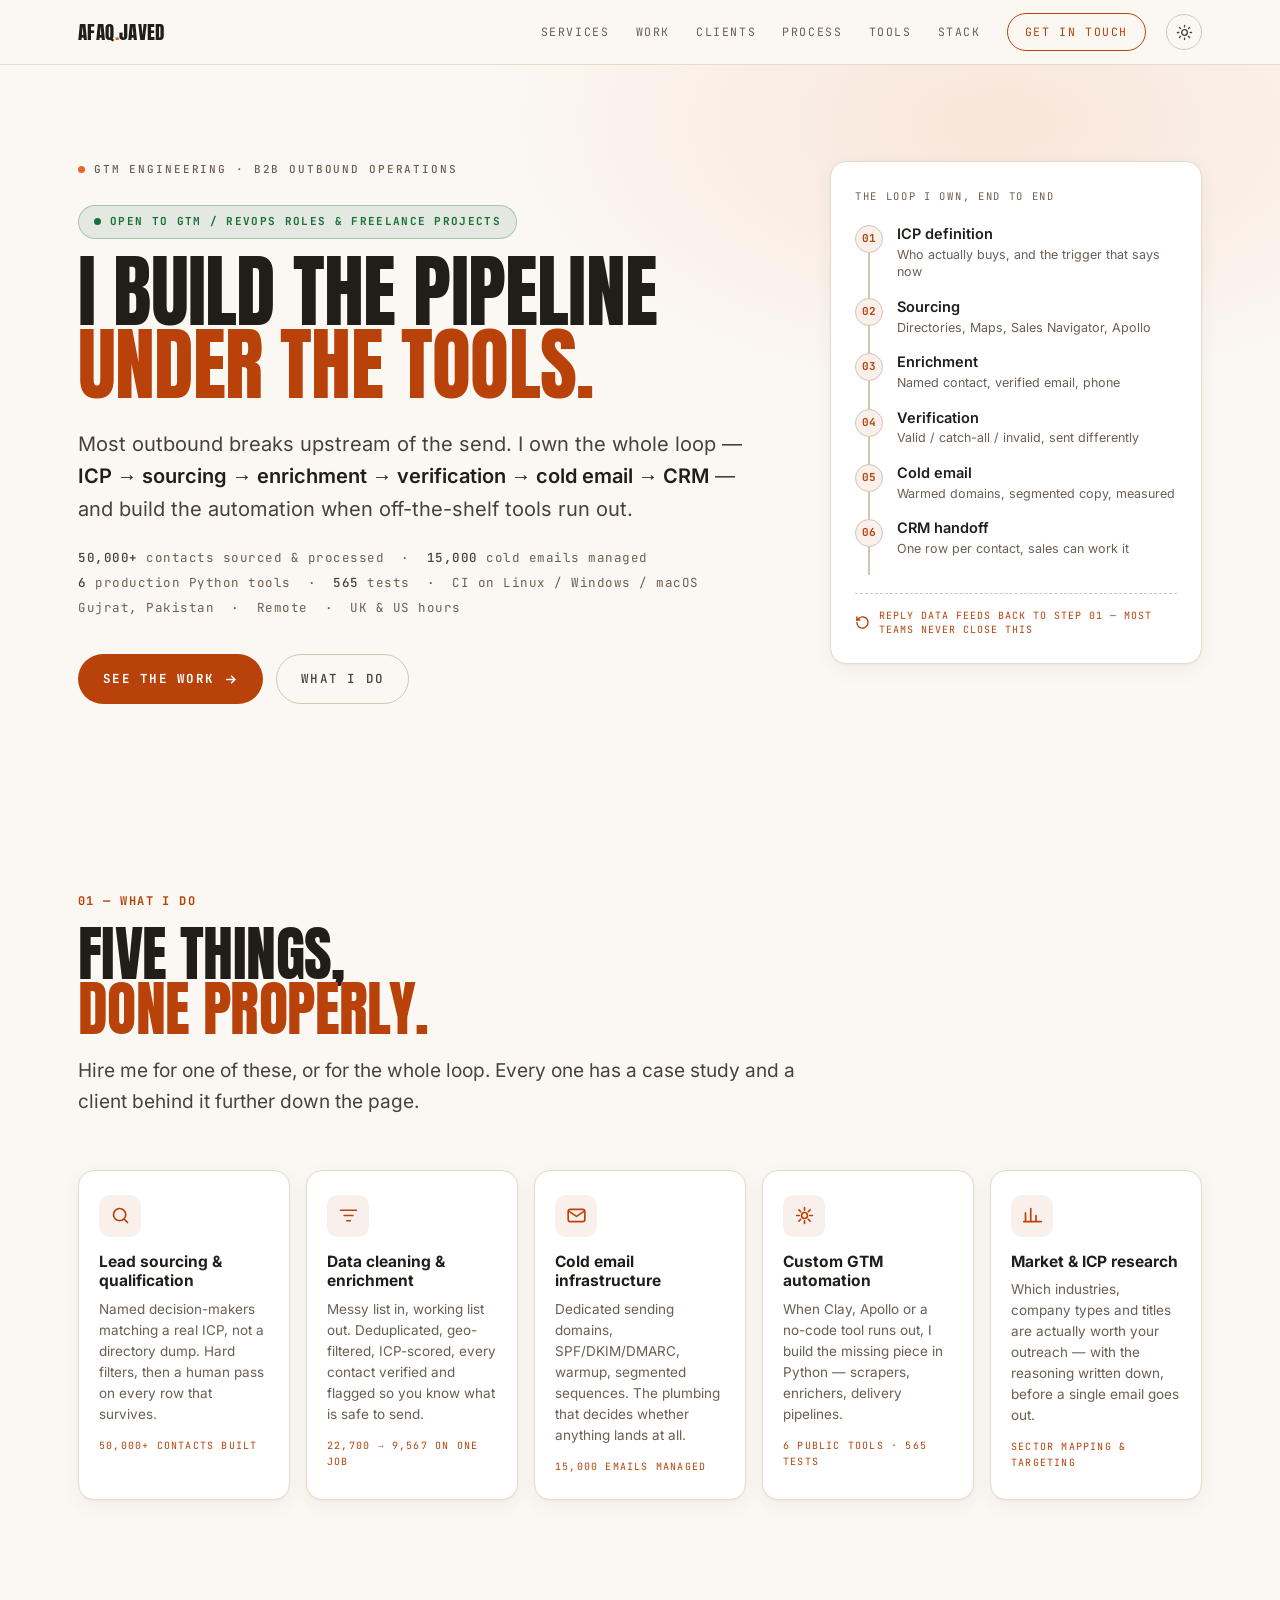
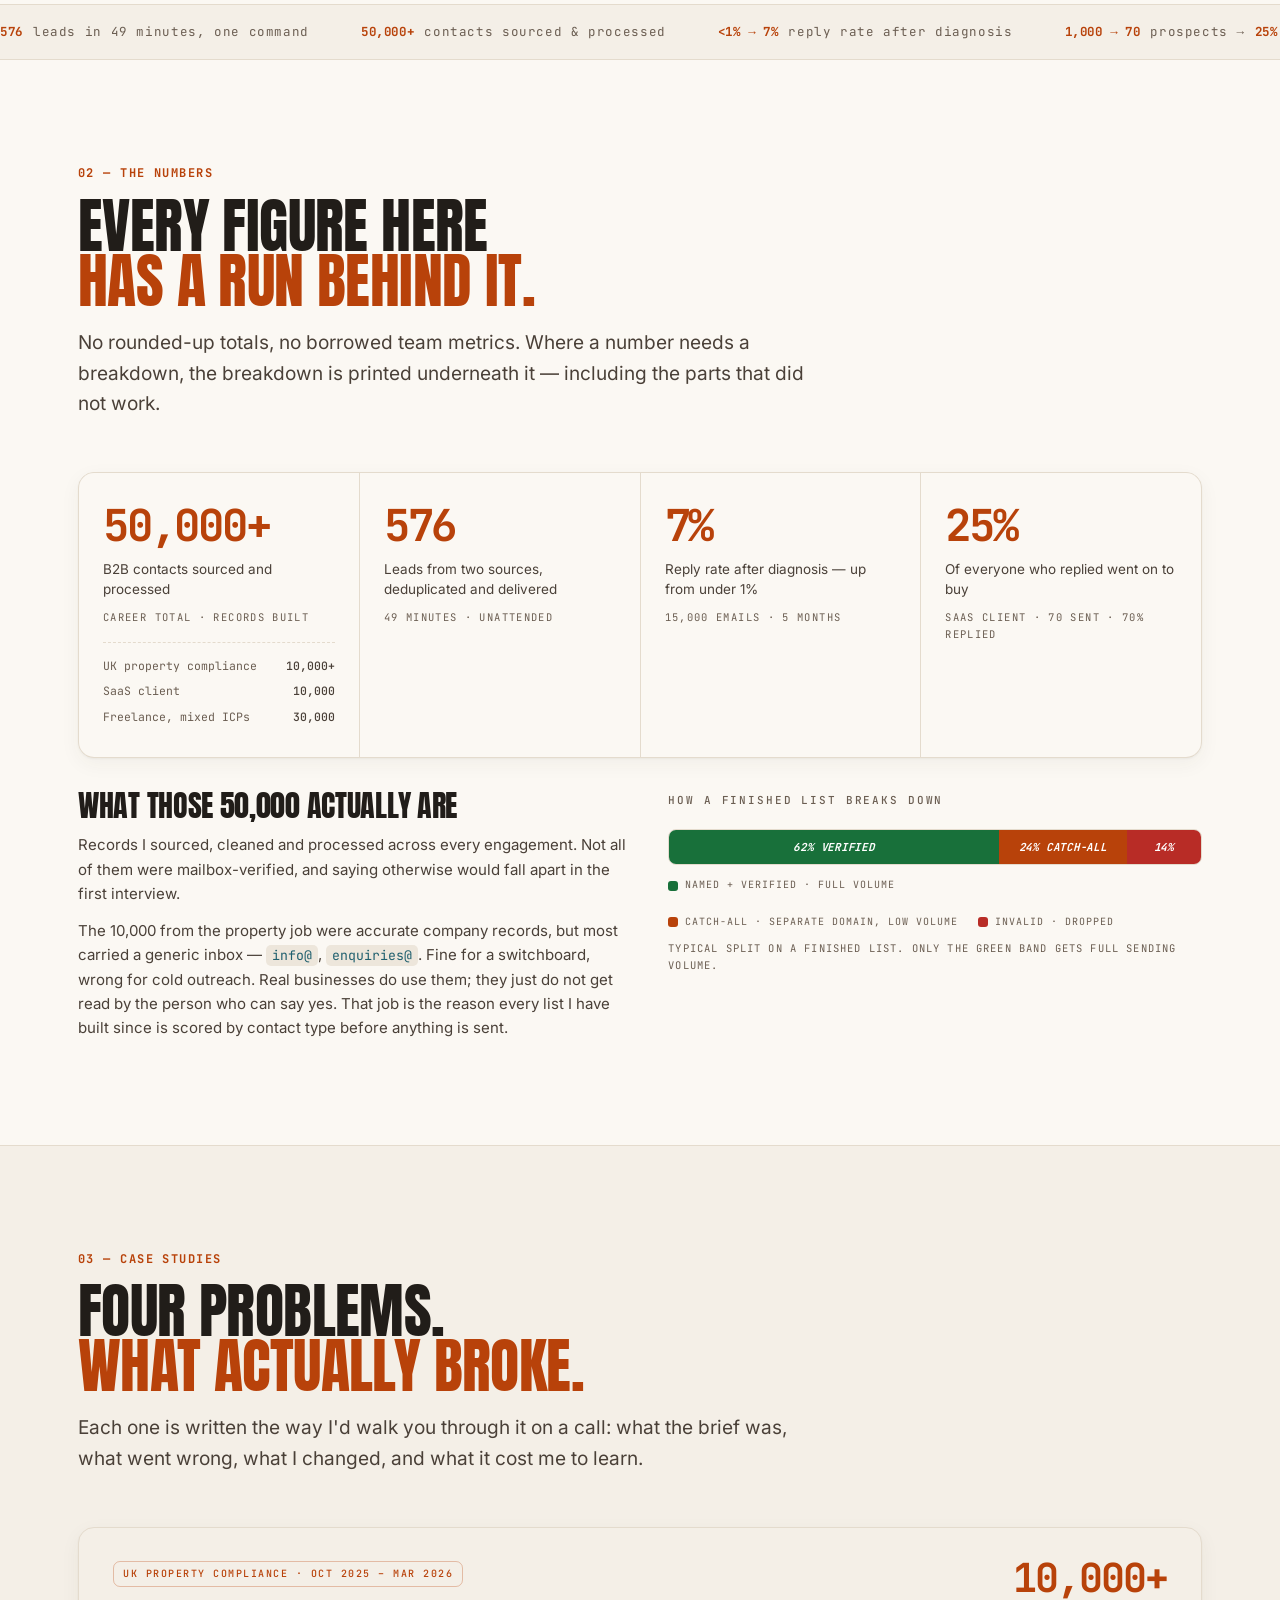
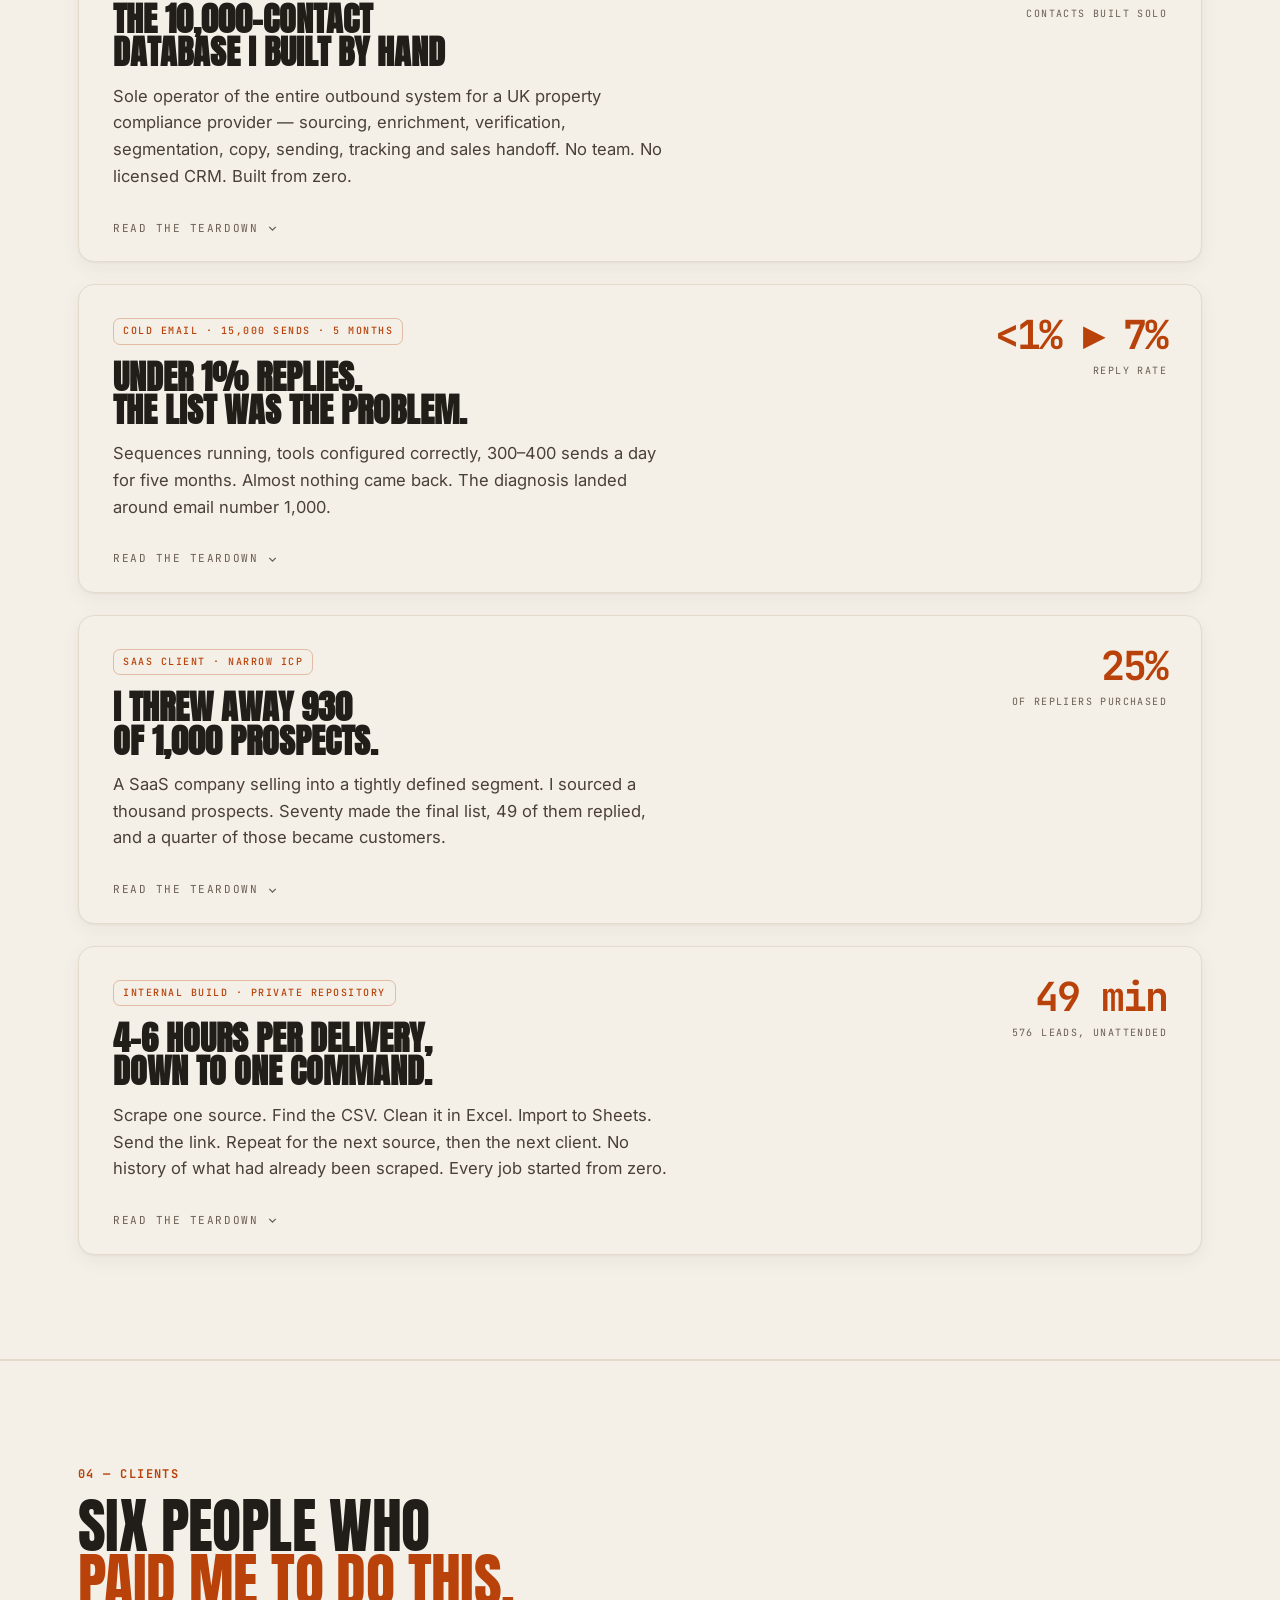
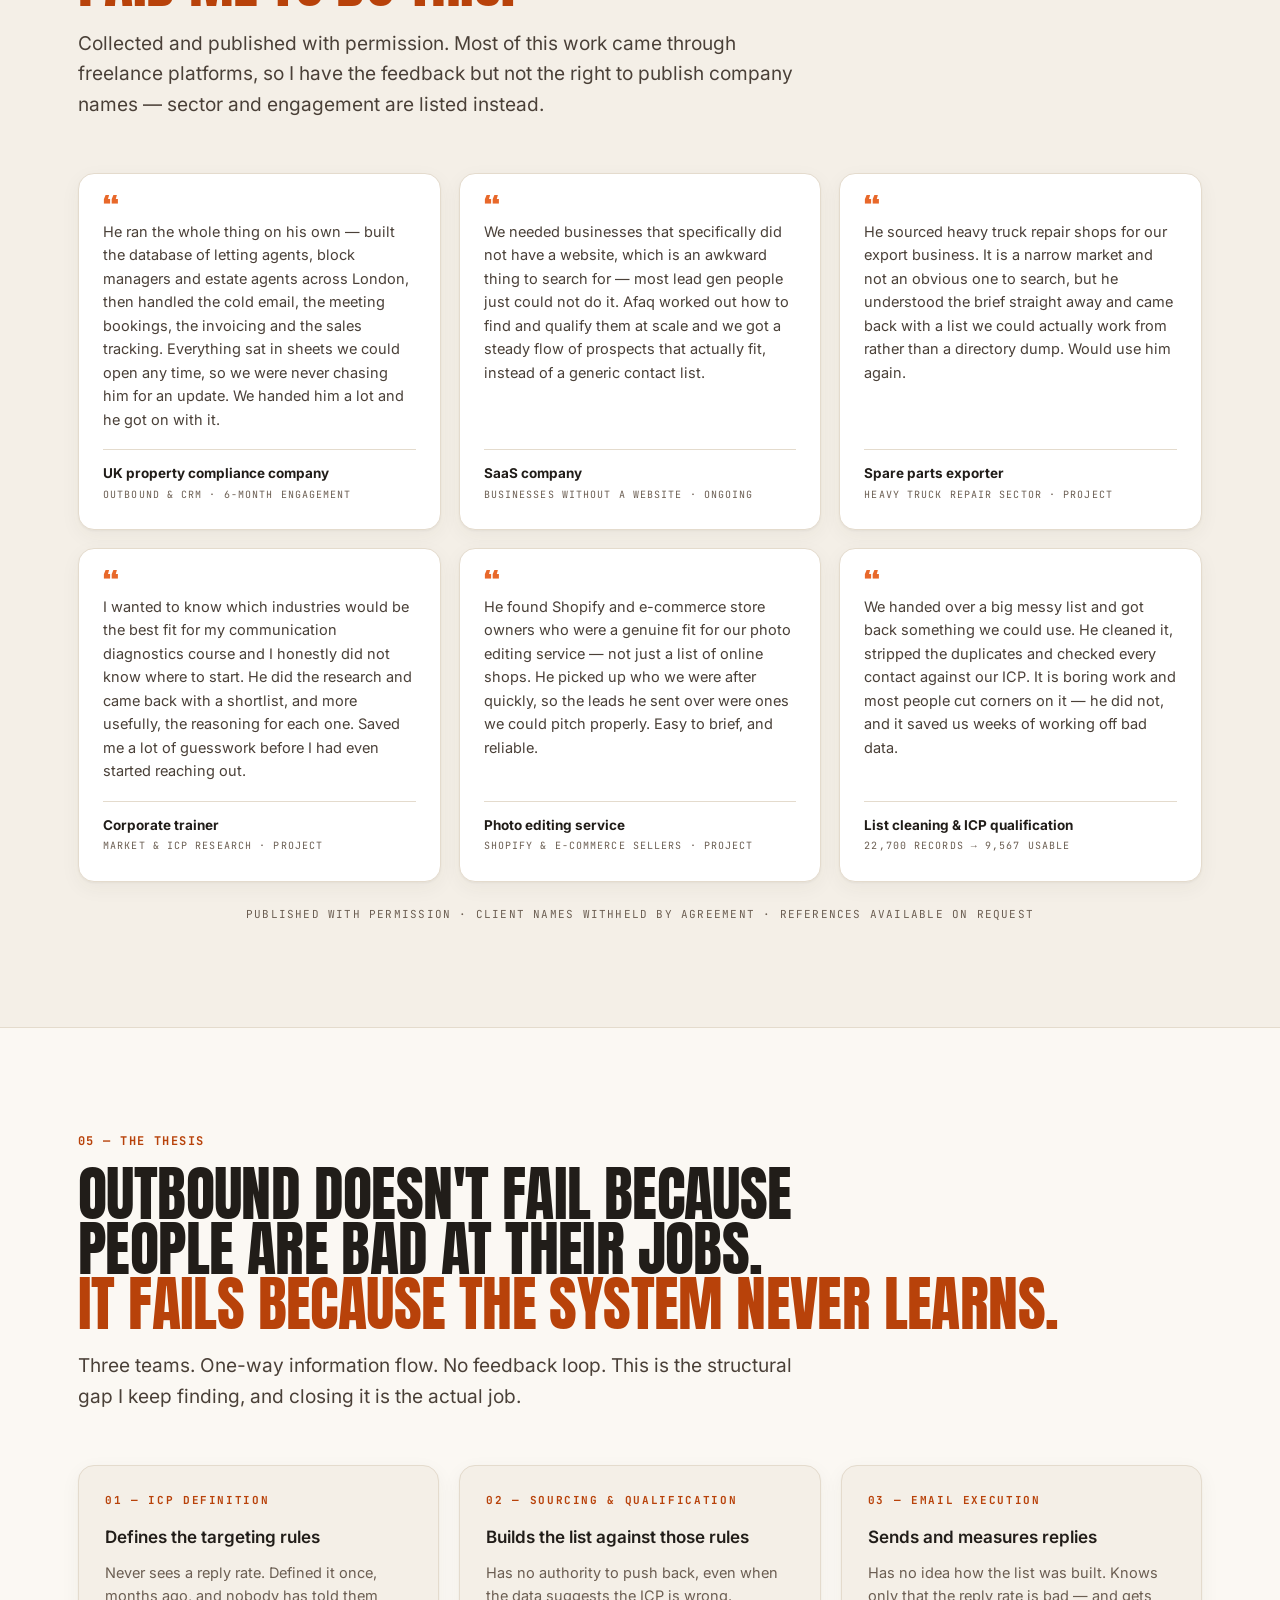
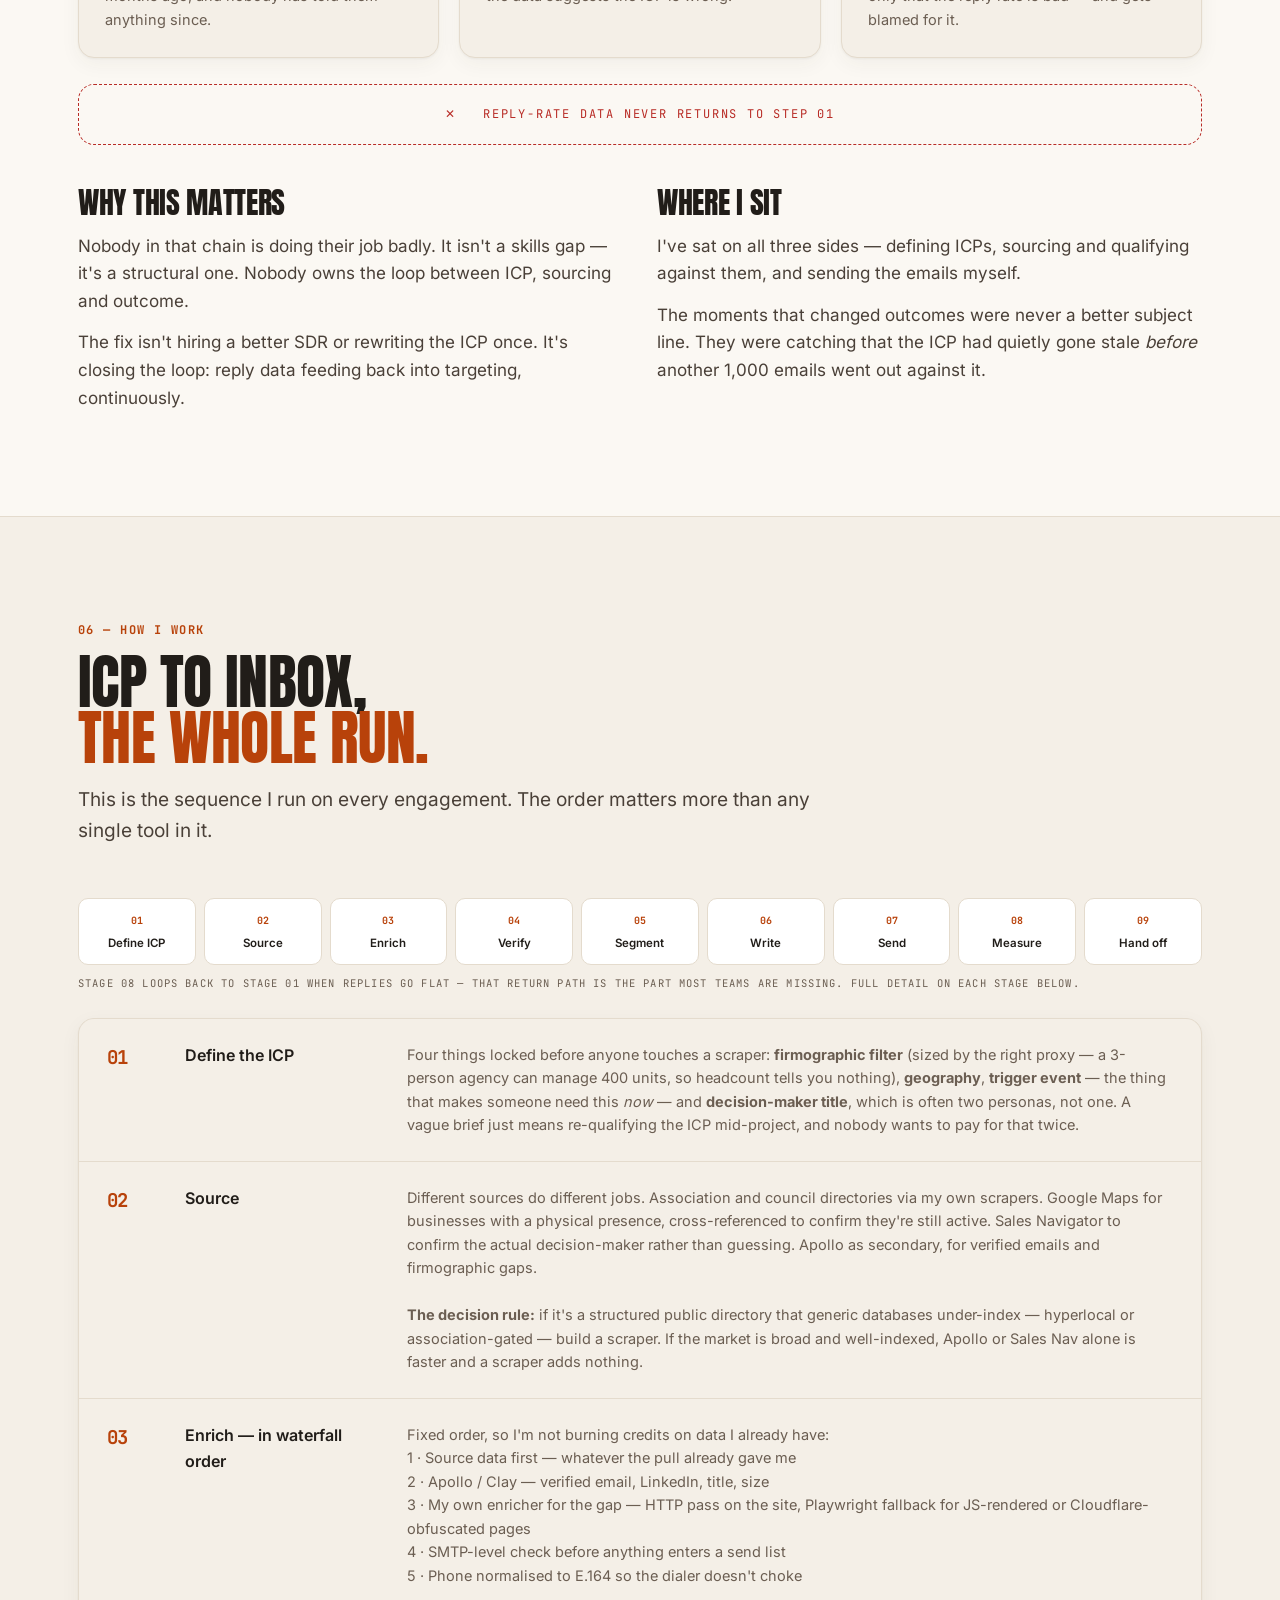
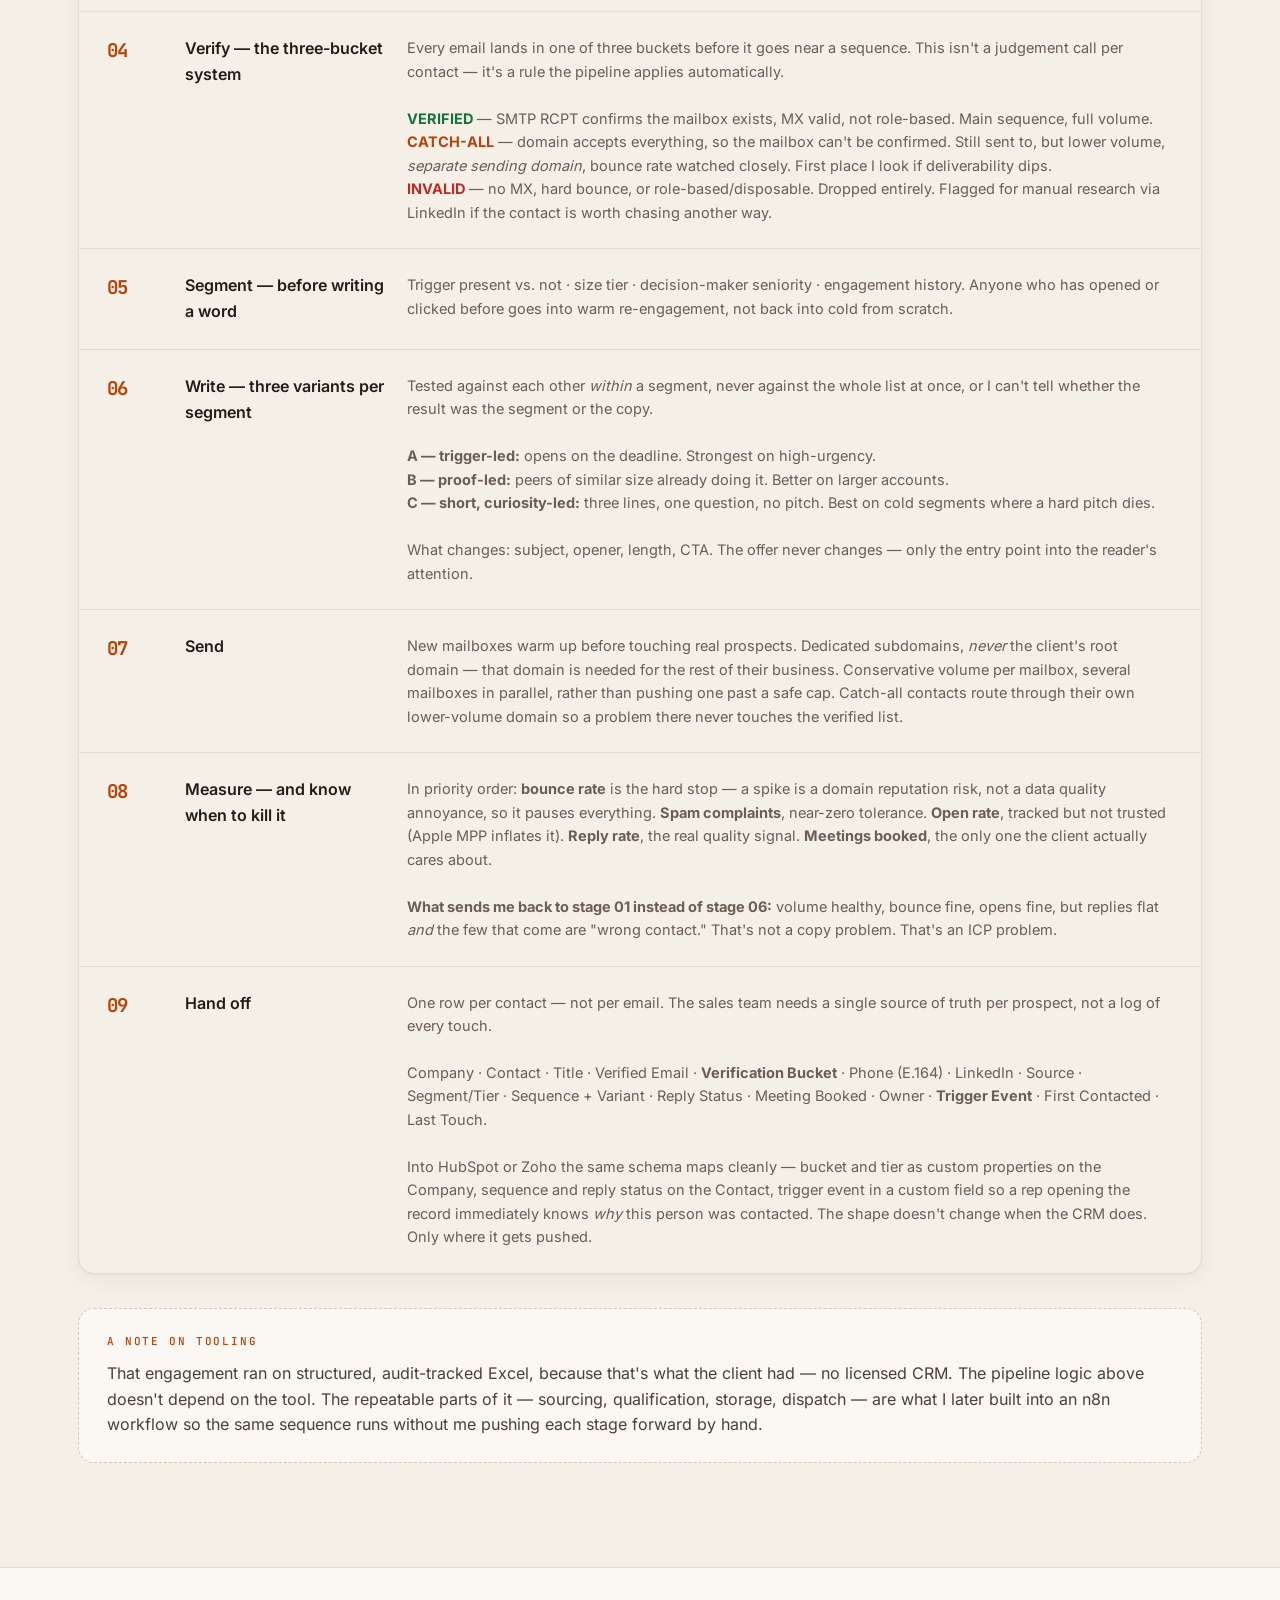
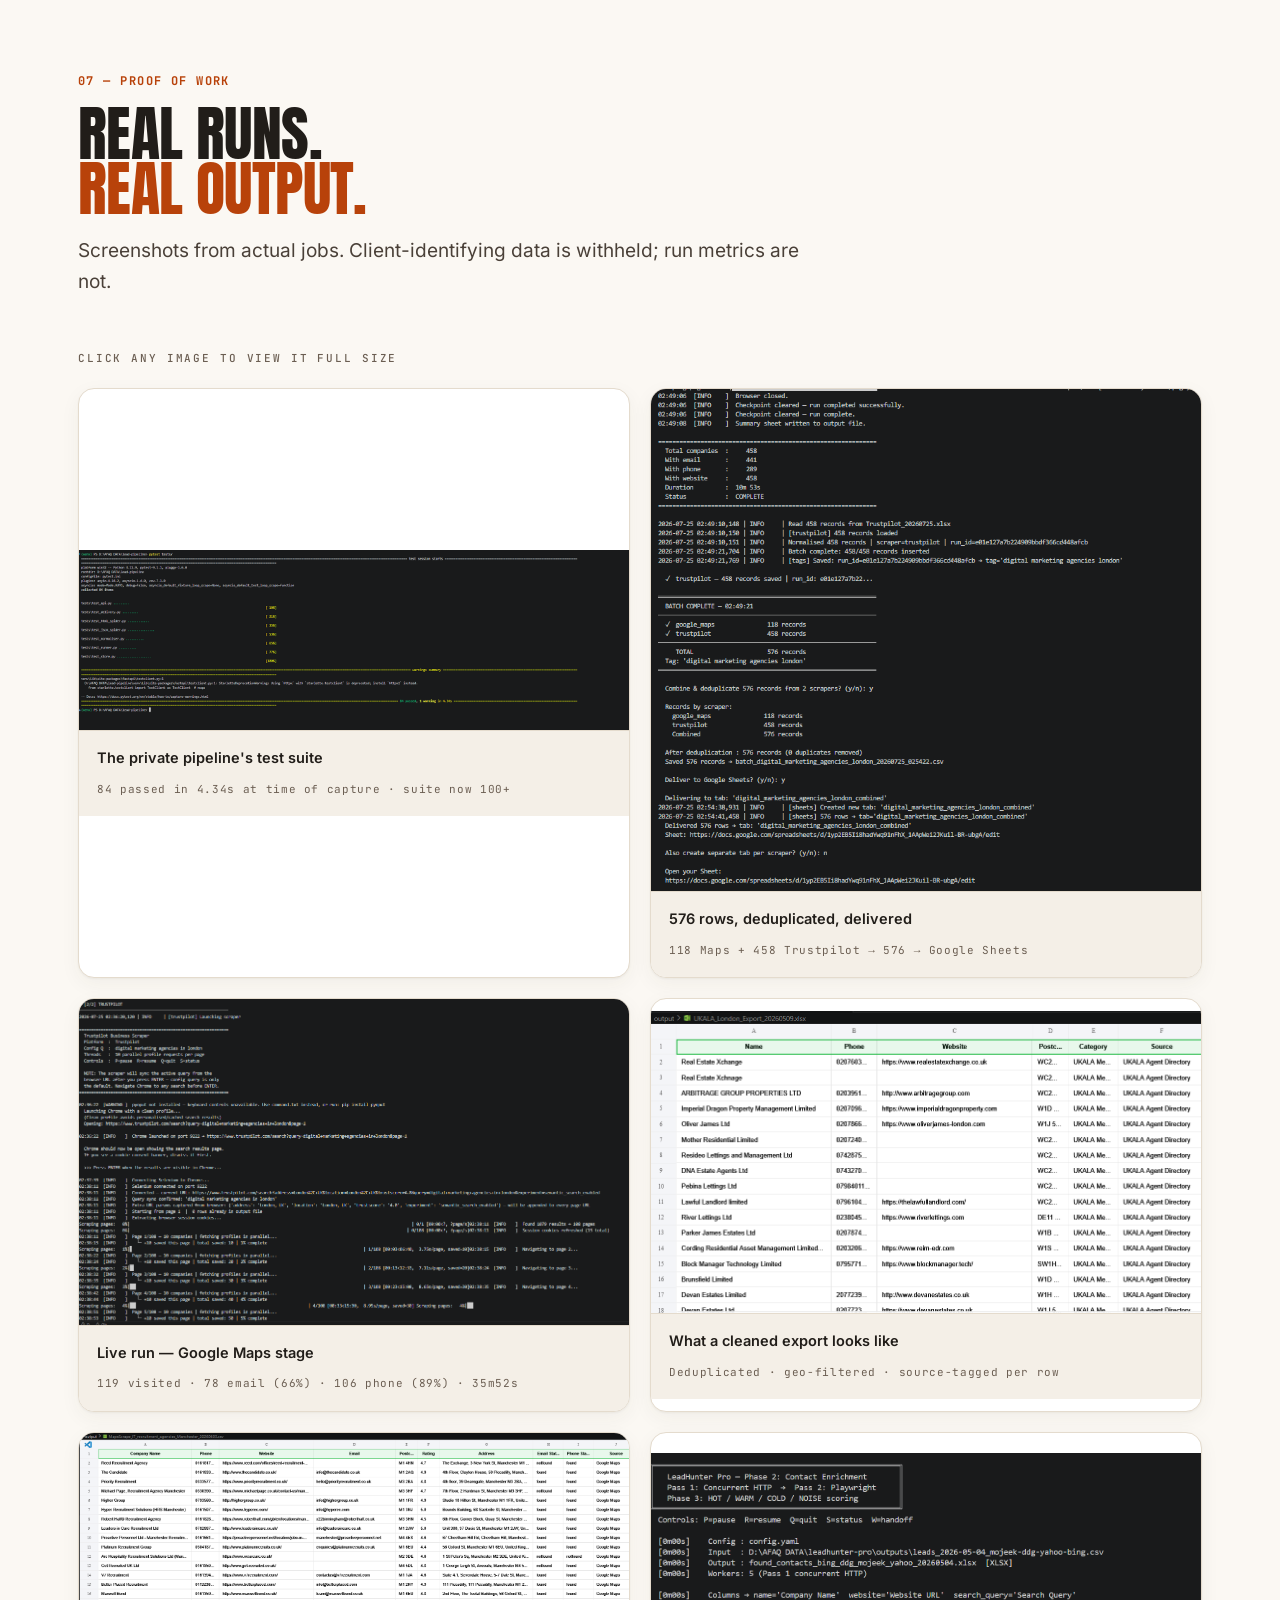
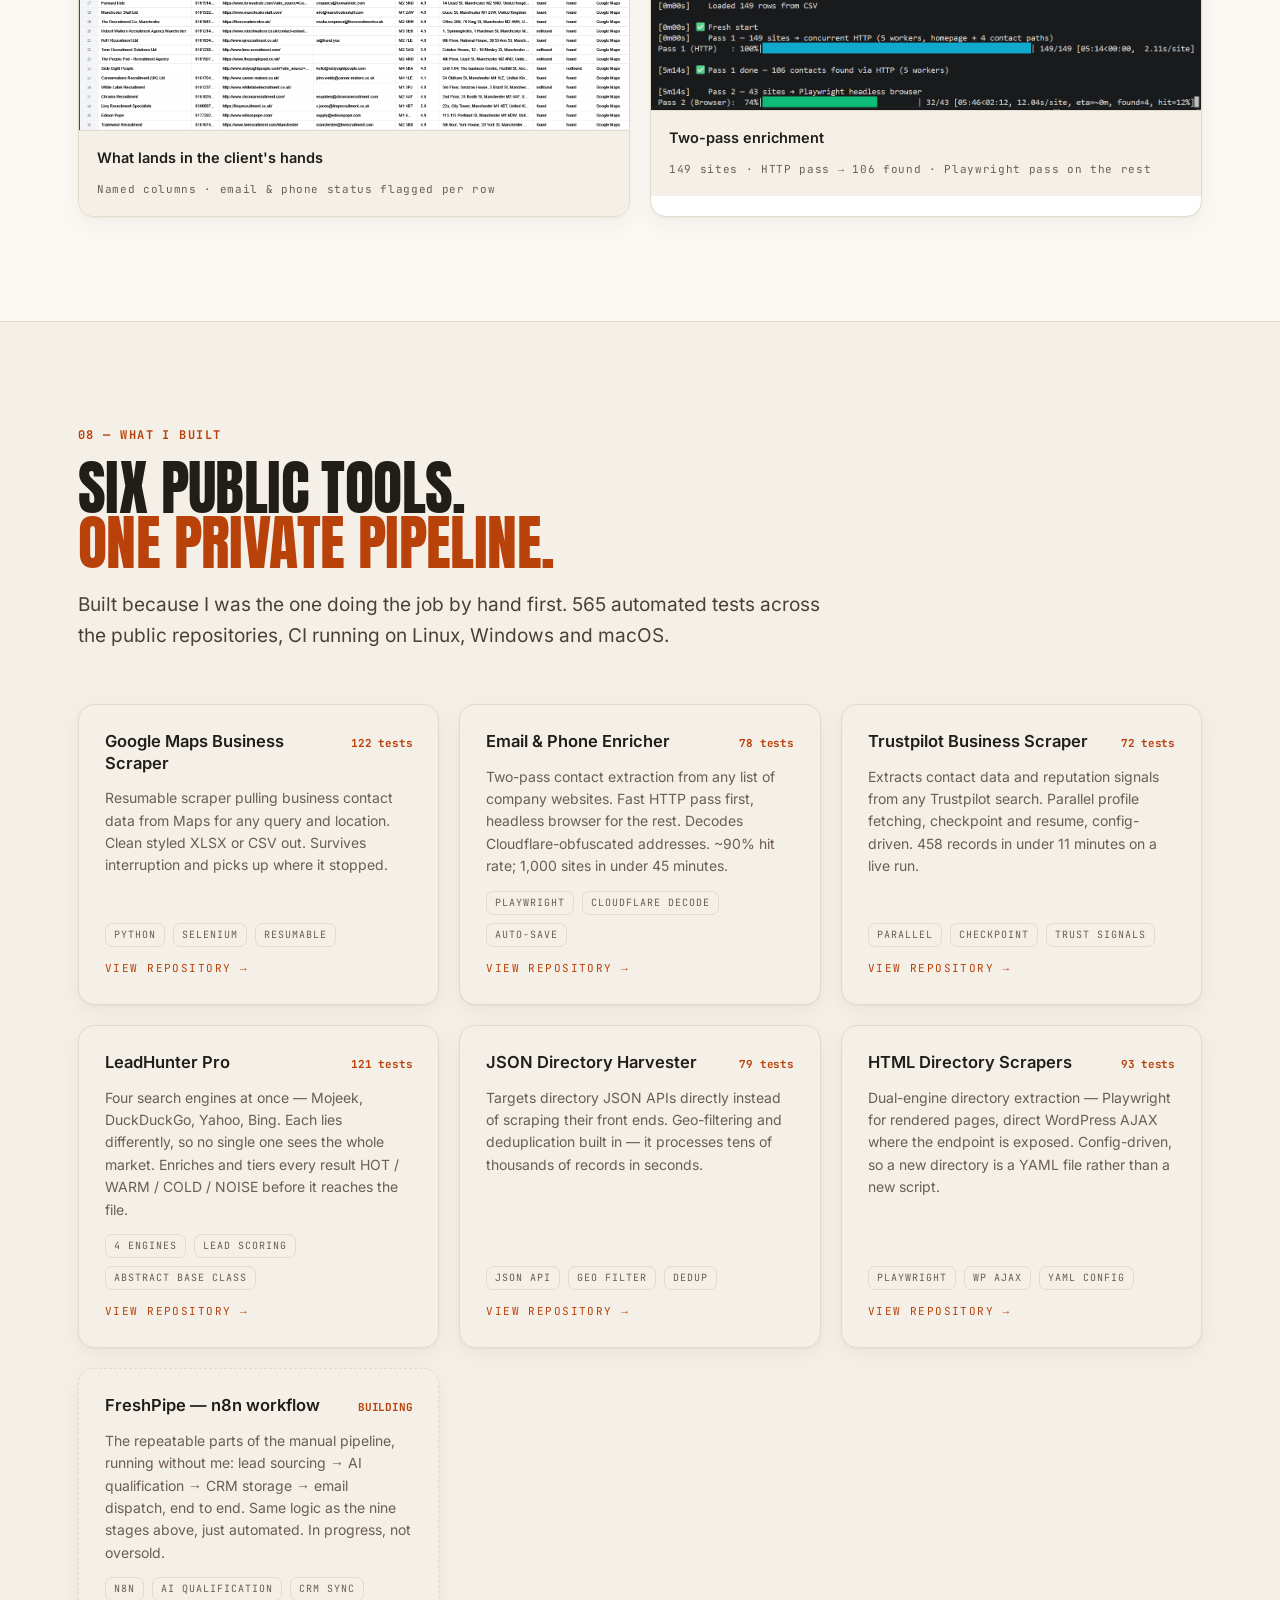
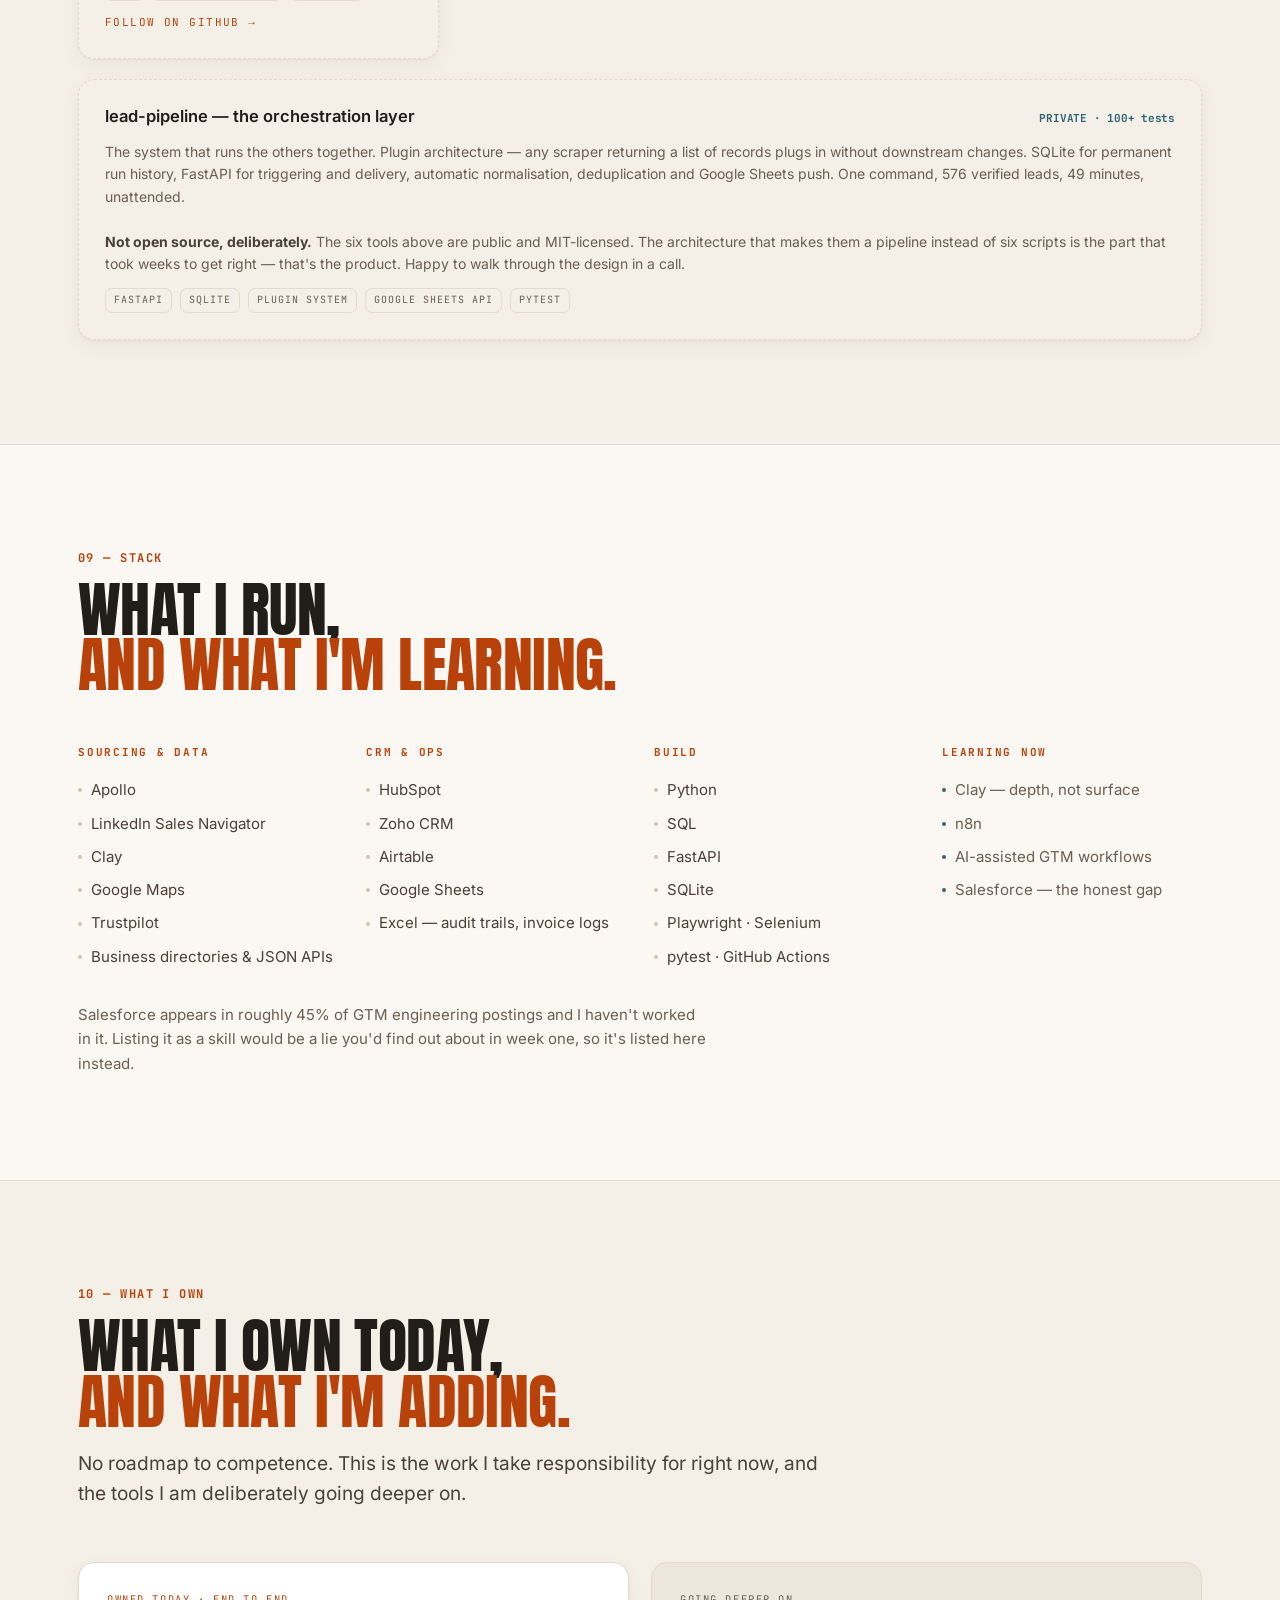
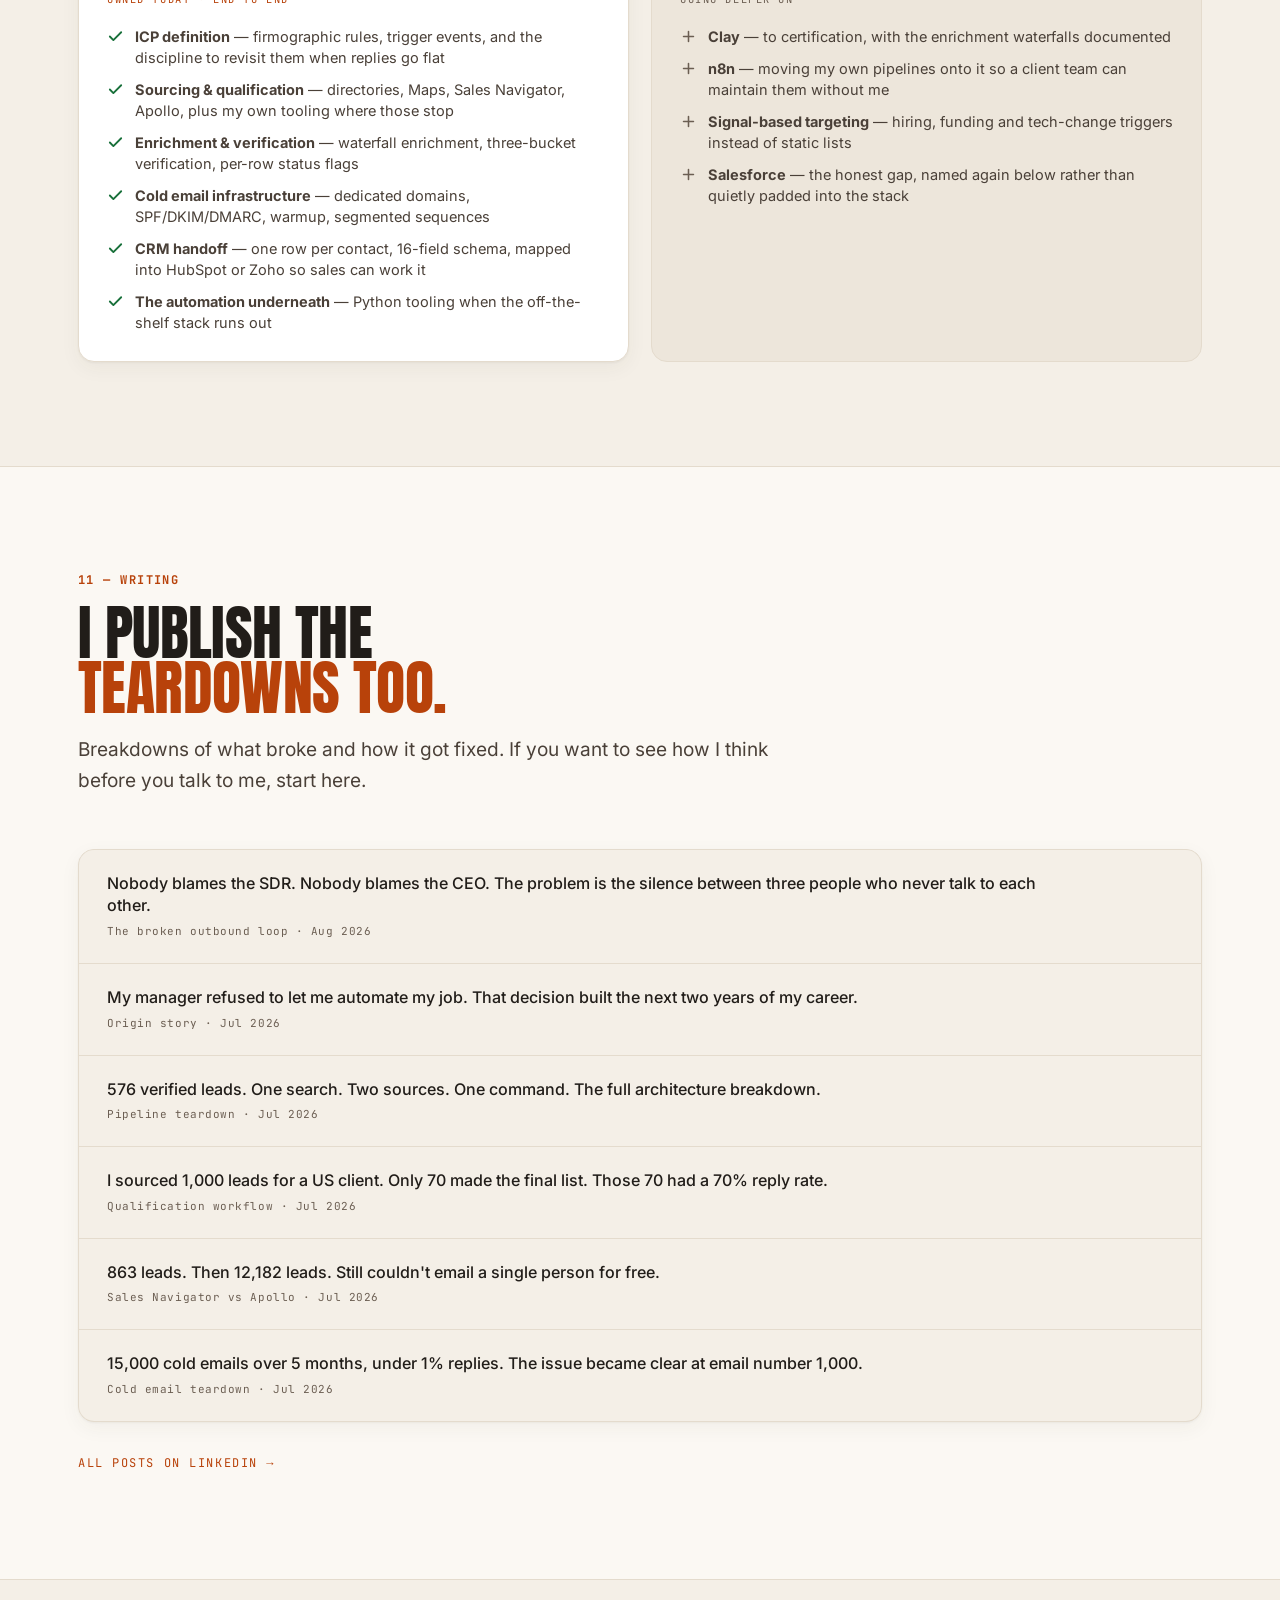
==== index.html @ 64bd9dc5 "Portfolio Updated" ====
<!DOCTYPE html>
<html lang="en" data-theme="light">
<head>
<meta charset="utf-8">
<meta name="viewport" content="width=device-width,initial-scale=1">
<title>Afaq Javed — GTM Engineer &amp; B2B Outbound Operator</title>
<meta name="description" content="I build B2B outbound pipelines end to end — ICP, sourcing, enrichment, verification, cold email, CRM. 50,000+ contacts sourced. 1,000 prospects cut to 70: 70% replied, 25% of those bought. Python, Apollo, HubSpot, Clay.">
<meta name="author" content="Afaq Javed">
<link rel="canonical" href="https://faaqjaved.github.io/Portfolio/">

<meta property="og:type" content="website">
<meta property="og:url" content="https://faaqjaved.github.io/Portfolio/">
<meta property="og:title" content="Afaq Javed — GTM Engineer &amp; B2B Outbound Operator">
<meta property="og:description" content="50,000+ B2B contacts sourced. 15,000 cold emails: &lt;1% → 7%. 1,000 prospects cut to 70 → 70% replied, 25% of them bought. I build the pipeline underneath the tools.">
<meta property="og:image" content="https://faaqjaved.github.io/Portfolio/assets/img/og.png">
<meta name="twitter:card" content="summary_large_image">

<link rel="preload" href="assets/fonts/anton-400.woff2" as="font" type="font/woff2" crossorigin>
<link rel="preload" href="assets/fonts/inter-400.woff2" as="font" type="font/woff2" crossorigin>
<link rel="stylesheet" href="assets/css/main.css">
<meta name="theme-color" content="#FBF8F3">
<script>
/* set theme before first paint — no flash on reload */
(function(){try{
  /* Light is the default for everyone. Dark only if the visitor chose it. */
  var t = localStorage.getItem('theme') === 'dark' ? 'dark' : 'light';
  document.documentElement.setAttribute('data-theme',t);
  var m=document.querySelector('meta[name=theme-color]');
  if(m) m.setAttribute('content', t==='dark' ? '#16181E' : '#FBF8F3');
}catch(e){}})();
</script>

<script type="application/ld+json">
{"@context":"https://schema.org","@type":"Person","name":"Afaq Javed",
"jobTitle":"GTM Engineer / B2B Outbound Operations Specialist",
"email":"mailto:faaqjaved@gmail.com","telephone":"+923120783268",
"url":"https://faaqjaved.github.io/Portfolio/",
"address":{"@type":"PostalAddress","addressLocality":"Gujrat","addressRegion":"Punjab","addressCountry":"PK"},
"sameAs":["https://www.linkedin.com/in/faaqjaved/","https://github.com/FAAQJAVED"],
"knowsAbout":["B2B Lead Generation","Outbound Sales","Data Enrichment","GTM Engineering","Revenue Operations","Python","Apollo","HubSpot","Clay"]}
</script>
</head>
<body>

<!-- ============ NAV ============ -->
<nav class="nav">
  <div class="nav-in">
    <a href="#top" class="brand">AFAQ<i>.</i>JAVED</a>
    <button class="burger" id="burger" aria-label="Menu" aria-expanded="false">
      <svg width="22" height="22" viewBox="0 0 24 24" fill="none" stroke="currentColor" stroke-width="2">
        <path d="M3 6h18M3 12h18M3 18h18"/></svg>
    </button>
    <div class="nav-links" id="navlinks">
      <a href="#services">Services</a>
      <a href="#work">Work</a>
      <a href="#clients">Clients</a>
      <a href="#process">Process</a>
      <a href="#tools">Tools</a>
      <a href="#stack">Stack</a>
      <a href="#contact" class="nav-cta">Get in touch</a>
    </div>
    <button class="tt" id="tt" aria-label="Switch to dark theme" title="Switch theme">
      <svg class="sun" viewBox="0 0 24 24" fill="none" stroke="currentColor" stroke-width="1.9" stroke-linecap="round">
        <circle cx="12" cy="12" r="4"/><path d="M12 2v2M12 20v2M4.9 4.9l1.4 1.4M17.7 17.7l1.4 1.4M2 12h2M20 12h2M4.9 19.1l1.4-1.4M17.7 6.3l1.4-1.4"/></svg>
      <svg class="moon" viewBox="0 0 24 24" fill="none" stroke="currentColor" stroke-width="1.9" stroke-linecap="round" stroke-linejoin="round">
        <path d="M21 12.8A9 9 0 1 1 11.2 3a7 7 0 0 0 9.8 9.8Z"/></svg>
    </button>

  </div>
</nav>

<!-- ============ HERO ============ -->
<header class="hero" id="top">
  <div class="wrap hero-grid">
    <div>
      <div class="eyebrow">
        <span class="dot live"></span>
        <span class="lab">GTM Engineering · B2B Outbound Operations</span>
      </div>

      <div class="opento"><b></b> Open to GTM / RevOps roles &amp; freelance projects</div>

      <h1 class="disp">I build the pipeline<br><span class="em">under the tools.</span></h1>

      <p class="hero-sub">
        Most outbound breaks upstream of the send. I own the whole loop —
        <strong>ICP → sourcing → enrichment → verification → cold email → CRM</strong> —
        and build the automation when off-the-shelf tools run out.
      </p>

      <p class="hero-meta">
        <b>50,000+</b> contacts sourced &amp; processed &nbsp;·&nbsp; <b>15,000</b> cold emails managed<br>
        <b>6</b> production Python tools &nbsp;·&nbsp; <b>565</b> tests &nbsp;·&nbsp; CI on Linux / Windows / macOS<br>
        Gujrat, Pakistan &nbsp;·&nbsp; Remote &nbsp;·&nbsp; UK &amp; US hours
      </p>

      <div class="btns">
        <a href="#work" class="btn btn-1">
          See the work
          <svg viewBox="0 0 24 24" fill="none" stroke="currentColor" stroke-width="2.4"><path d="M5 12h14M13 6l6 6-6 6"/></svg>
        </a>
        <a href="#services" class="btn btn-2">What I do</a>
      </div>
    </div>

    <!-- the loop I own — operator object, not a terminal -->
    <aside class="pipe">
      <div class="pipe-t">The loop I own, end to end</div>

      <div class="pipe-s">
        <div class="pipe-n">01</div>
        <div><div class="pipe-x">ICP definition</div><div class="pipe-d">Who actually buys, and the trigger that says now</div></div>
      </div>
      <div class="pipe-s">
        <div class="pipe-n">02</div>
        <div><div class="pipe-x">Sourcing</div><div class="pipe-d">Directories, Maps, Sales Navigator, Apollo</div></div>
      </div>
      <div class="pipe-s">
        <div class="pipe-n">03</div>
        <div><div class="pipe-x">Enrichment</div><div class="pipe-d">Named contact, verified email, phone</div></div>
      </div>
      <div class="pipe-s">
        <div class="pipe-n">04</div>
        <div><div class="pipe-x">Verification</div><div class="pipe-d">Valid / catch-all / invalid, sent differently</div></div>
      </div>
      <div class="pipe-s">
        <div class="pipe-n">05</div>
        <div><div class="pipe-x">Cold email</div><div class="pipe-d">Warmed domains, segmented copy, measured</div></div>
      </div>
      <div class="pipe-s">
        <div class="pipe-n">06</div>
        <div><div class="pipe-x">CRM handoff</div><div class="pipe-d">One row per contact, sales can work it</div></div>
      </div>

      <div class="pipe-fb">
        <svg viewBox="0 0 24 24" fill="none" stroke="currentColor" stroke-width="2.2" stroke-linecap="round"><path d="M3 12a9 9 0 1 0 3-6.7L3 8"/><path d="M3 3v5h5"/></svg>
        <span>Reply data feeds back to step 01 — most teams never close this</span>
      </div>
    </aside>
  </div>
</header>

<!-- ============ SERVICES ============ -->
<section id="services">
  <div class="wrap">
    <div class="sec-head rv">
      <span class="sec-num">01 — WHAT I DO</span>
      <h2 class="disp">Five things,<br><span class="em">done properly.</span></h2>
      <p class="lede">Hire me for one of these, or for the whole loop. Every one has a case study and a client behind it further down the page.</p>
    </div>

    <div class="svcs rv">
      <div class="svc">
        <div class="svc-i"><svg viewBox="0 0 24 24" fill="none" stroke="currentColor" stroke-width="1.9" stroke-linecap="round" stroke-linejoin="round"><circle cx="11" cy="11" r="7"/><path d="M20 20l-3.5-3.5"/></svg></div>
        <h3>Lead sourcing &amp; qualification</h3>
        <p>Named decision-makers matching a real ICP, not a directory dump. Hard filters, then a human pass on every row that survives.</p>
        <div class="svc-m">50,000+ contacts built</div>
      </div>

      <div class="svc">
        <div class="svc-i"><svg viewBox="0 0 24 24" fill="none" stroke="currentColor" stroke-width="1.9" stroke-linecap="round" stroke-linejoin="round"><path d="M3 6h18M7 12h10M10 18h4"/></svg></div>
        <h3>Data cleaning &amp; enrichment</h3>
        <p>Messy list in, working list out. Deduplicated, geo-filtered, ICP-scored, every contact verified and flagged so you know what is safe to send.</p>
        <div class="svc-m">22,700 → 9,567 on one job</div>
      </div>

      <div class="svc">
        <div class="svc-i"><svg viewBox="0 0 24 24" fill="none" stroke="currentColor" stroke-width="1.9" stroke-linecap="round" stroke-linejoin="round"><rect x="2.5" y="5" width="19" height="14" rx="2.5"/><path d="M3 7l9 6 9-6"/></svg></div>
        <h3>Cold email infrastructure</h3>
        <p>Dedicated sending domains, SPF/DKIM/DMARC, warmup, segmented sequences. The plumbing that decides whether anything lands at all.</p>
        <div class="svc-m">15,000 emails managed</div>
      </div>

      <div class="svc">
        <div class="svc-i"><svg viewBox="0 0 24 24" fill="none" stroke="currentColor" stroke-width="1.9" stroke-linecap="round" stroke-linejoin="round"><path d="M12 3v3M12 18v3M3 12h3M18 12h3M5.6 5.6l2.1 2.1M16.3 16.3l2.1 2.1M18.4 5.6l-2.1 2.1M7.7 16.3l-2.1 2.1"/><circle cx="12" cy="12" r="3.4"/></svg></div>
        <h3>Custom GTM automation</h3>
        <p>When Clay, Apollo or a no-code tool runs out, I build the missing piece in Python — scrapers, enrichers, delivery pipelines.</p>
        <div class="svc-m">6 public tools · 565 tests</div>
      </div>

      <div class="svc">
        <div class="svc-i"><svg viewBox="0 0 24 24" fill="none" stroke="currentColor" stroke-width="1.9" stroke-linecap="round" stroke-linejoin="round"><path d="M4 19V9M10 19V4M16 19v-7M22 19H2"/></svg></div>
        <h3>Market &amp; ICP research</h3>
        <p>Which industries, company types and titles are actually worth your outreach — with the reasoning written down, before a single email goes out.</p>
        <div class="svc-m">Sector mapping &amp; targeting</div>
      </div>
    </div>
  </div>
</section>

<!-- ============ TICKER ============ -->
<div class="ticker" aria-hidden="true">
  <div class="tick-track" id="tick">
    <span class="tick"><b>576</b> leads in 49 minutes, one command</span>
    <span class="tick"><b>50,000+</b> contacts sourced &amp; processed</span>
    <span class="tick"><b>&lt;1% → 7%</b> reply rate after diagnosis</span>
    <span class="tick"><b>1,000 → 70</b> prospects → <b>25%</b> of repliers bought</span>
    <span class="tick"><b>565</b> automated tests, 6 tools</span>
    <span class="tick"><b>22,700 → 9,567</b> messy list, cleaned and ICP-qualified</span>
    <span class="tick"><b>3</b> operating systems in CI</span>
  </div>
</div>

<!-- ============ STATS ============ -->
<section id="numbers">
  <div class="wrap">
    <div class="sec-head rv">
      <span class="sec-num">02 — THE NUMBERS</span>
      <h2 class="disp">Every figure here<br><span class="em">has a run behind it.</span></h2>
      <p class="lede">No rounded-up totals, no borrowed team metrics. Where a number needs a breakdown, the breakdown is printed underneath it — including the parts that did not work.</p>
    </div>

    <div class="stats rv">
      <div class="stat">
        <div class="stat-n">50,000+</div>
        <div class="stat-l">B2B contacts sourced and processed</div>
        <div class="stat-s">Career total · records built</div>
        <div class="brk">
          <div class="brk-r"><span>UK property compliance</span><b>10,000+</b></div>
          <div class="brk-r"><span>SaaS client</span><b>10,000</b></div>
          <div class="brk-r"><span>Freelance, mixed ICPs</span><b>30,000</b></div>
        </div>
      </div>
      <div class="stat">
        <div class="stat-n">576</div>
        <div class="stat-l">Leads from two sources, deduplicated and delivered</div>
        <div class="stat-s">49 minutes · unattended</div>
      </div>
      <div class="stat">
        <div class="stat-n">7%</div>
        <div class="stat-l">Reply rate after diagnosis — up from under 1%</div>
        <div class="stat-s">15,000 emails · 5 months</div>
      </div>
      <div class="stat">
        <div class="stat-n">25%</div>
        <div class="stat-l">Of everyone who replied went on to buy</div>
        <div class="stat-s">SaaS client · 70 sent · 70% replied</div>
      </div>
    </div>

    <!-- honesty note: what 'sourced' means vs 'verified' -->
    <div class="rv" style="margin-top:34px;display:grid;grid-template-columns:1.05fr 1fr;gap:30px;align-items:start">
      <div>
        <h3 class="disp" style="margin-bottom:14px">What those 50,000 actually are</h3>
        <p style="color:var(--mid);font-size:15px">Records I sourced, cleaned and processed across every engagement. Not all of them were mailbox-verified, and saying otherwise would fall apart in the first interview.</p>
        <p style="color:var(--mid);font-size:15px;margin-top:13px">The 10,000 from the property job were accurate company records, but most carried a generic inbox — <code class="c">info@</code>, <code class="c">enquiries@</code>. Fine for a switchboard, wrong for cold outreach. Real businesses do use them; they just do not get read by the person who can say yes. That job is the reason every list I have built since is scored by contact type before anything is sent.</p>
      </div>
      <div>
        <div class="lab" style="margin-bottom:4px">How a finished list breaks down</div>
        <div class="stk" role="img" aria-label="Verification split: 62 percent named and verified, 24 percent catch-all, 14 percent invalid and dropped">
          <i style="width:62%;background:var(--green)">62% VERIFIED</i>
          <i style="width:24%;background:var(--ember-fill)">24% CATCH-ALL</i>
          <i style="width:14%;background:var(--red)">14%</i>
        </div>
        <div class="stk-k">
          <span><b style="background:var(--green)"></b> Named + verified · full volume</span>
          <span><b style="background:var(--ember-fill)"></b> Catch-all · separate domain, low volume</span>
          <span><b style="background:var(--red)"></b> Invalid · dropped</span>
        </div>
        <p class="chart-cap">Typical split on a finished list. Only the green band gets full sending volume.</p>
      </div>
    </div>
  </div>
</section>

<!-- ============ CASE STUDIES ============ -->
<section id="work" style="background:var(--bg-2);border-top:1px solid var(--line);border-bottom:1px solid var(--line)">
  <div class="wrap">
    <div class="sec-head rv">
      <span class="sec-num">03 — CASE STUDIES</span>
      <h2 class="disp">Four problems.<br><span class="em">What actually broke.</span></h2>
      <p class="lede">Each one is written the way I'd walk you through it on a call: what the brief was, what went wrong, what I changed, and what it cost me to learn.</p>
    </div>

    <div class="cases">

      <!-- CASE 1 -->
      <article class="case rv">
        <div class="case-head">
          <div>
            <span class="case-tag">UK Property Compliance · Oct 2025 – Mar 2026</span>
            <h3 class="case-h">The 10,000-contact<br>database I built by hand</h3>
            <p class="case-sub">Sole operator of the entire outbound system for a UK property compliance provider — sourcing, enrichment, verification, segmentation, copy, sending, tracking and sales handoff. No team. No licensed CRM. Built from zero.</p>
          </div>
          <div class="case-kpi"><div class="n">10,000+</div><div class="l">Contacts built solo</div></div>
        </div>
        <button class="case-toggle" aria-expanded="false">
          <span>Read the teardown</span>
          <svg class="chev" viewBox="0 0 24 24" fill="none" stroke="currentColor" stroke-width="2.4"><path d="M6 9l6 6 6-6"/></svg>
        </button>
        <div class="case-body">
          <div class="psr">
            <div class="psr-b">
              <div class="psr-k">The ask</div>
              <div class="psr-v"><p>One person to run the entire outbound function. Build the contact database, run the campaigns, keep the CRM straight, maintain sales sheets and invoice logs. No team, no existing list, no tooling budget.</p></div>
            </div>
            <div class="psr-b">
              <div class="psr-k">Why it took six months</div>
              <div class="psr-v">
                <p>Because I was the scraper. <strong>150 websites a day.</strong> Open site, find contact page, copy email, copy phone, paste into the spreadsheet, repeat. Eight hours a day. Eyes sore by noon.</p>
                <p>London property is fragmented and hyperlocal — letting agents, block managers, estate agents, care homes, restaurants — spread across every borough with no single directory covering them, and badly under-indexed by Apollo and Sales Navigator precisely <em>because</em> it's niche. Each borough was its own manual sweep.</p>
                <p>The one thing working in my favour: compliance has a natural <strong>trigger event</strong> built in. Certificates expire on a schedule. A prospect with an expiry coming up is a fundamentally different lead from one without — and targeting on that beat any static "owns property in London" list I could have built.</p>
              </div>
            </div>
            <div class="psr-b">
              <div class="psr-k">What broke</div>
              <div class="psr-v">
                <p><strong>Almost every email I collected started with <code class="c">info@</code>.</strong></p>
                <p>That's what a website's contact page gives you. Generic inboxes, watched by a receptionist or an auto-responder, nobody with buying authority behind them. I'd built a 10,000-row database that was technically accurate and commercially close to useless for cold outreach. The outreach failed, and for a long time I assumed it was the copy.</p>
              </div>
            </div>
            <div class="psr-b">
              <div class="psr-k">The fix</div>
              <div class="psr-v">
                <p>Two changes. First, stop treating "an email exists" as the finish line — the record isn't done until there's a <strong>named person with a title</strong> attached. Second, source contacts where names actually live: Apollo, company team pages, LinkedIn — not the contact form.</p>
                <p>That's also where the <strong>three-bucket verification standard</strong> came from. Role-based addresses stopped being "a contact with a slightly worse email" and became their own category — dropped from sends entirely, flagged for a different channel if the account was worth chasing another way. Everything in section 04 is the formalised version of what I learned here the hard way.</p>
                <p>I asked to automate the sourcing so I could spend that time on qualification instead of copy-paste. The answer was no.</p>
              </div>
            </div>
            <div class="psr-b">
              <div class="psr-k">The outcome</div>
              <div class="psr-v">
                <p>They ended up with a 10,000+ contact database segmented by borough, business type and portfolio size, plus a full audit trail across sales sheets, invoice logs and service records — one row per prospect, not per email, so the sales team had a single source of truth rather than a touch log.</p>
                <div class="callout">
                  <div class="lab lab-em">What I actually took from it</div>
                  <p>Living the manual version is why the tools I built later are shaped the way they are. I didn't automate a process I'd read about. I automated the one that had been wrecking my eyes for six months — which is why the first thing my enricher does is go past the contact page.</p>
                </div>
              </div>
            </div>
          </div>
        </div>
      </article>

      <!-- CASE 2 -->
      <article class="case rv">
        <div class="case-head">
          <div>
            <span class="case-tag">Cold email · 15,000 sends · 5 months</span>
            <h3 class="case-h">Under 1% replies.<br>The list was the problem.</h3>
            <p class="case-sub">Sequences running, tools configured correctly, 300–400 sends a day for five months. Almost nothing came back. The diagnosis landed around email number 1,000.</p>
          </div>
          <div class="case-kpi"><div class="n">&lt;1% ▸ 7%</div><div class="l">Reply rate</div></div>
        </div>
        <button class="case-toggle" aria-expanded="false">
          <span>Read the teardown</span>
          <svg class="chev" viewBox="0 0 24 24" fill="none" stroke="currentColor" stroke-width="2.4"><path d="M6 9l6 6 6-6"/></svg>
        </button>
        <div class="case-body">
          <div class="psr">
            <div class="psr-b">
              <div class="psr-k">The symptom</div>
              <div class="psr-v"><p>Volume was fine. Deliverability looked fine on the surface. The sequences were built properly and going out on schedule. The replies just weren't there — and the few that came were almost all out-of-office.</p></div>
            </div>
            <div class="psr-b">
              <div class="psr-k">Why I checked at email 1,000</div>
              <div class="psr-v">
                <p>A thousand sends is enough that "bad luck" stops being an explanation. At a normal 2–3% you'd expect twenty-odd replies. I had a handful. So I stopped optimising the copy and went back through the list itself.</p>
              </div>
            </div>
            <div class="psr-b">
              <div class="psr-k">The diagnosis</div>
              <div class="psr-v">
                <p><strong>99% of those emails were landing in generic inboxes</strong> — <code class="c">info@</code>, contact forms, auto-responders. Not real inboxes. Filters, managed by people with no budget authority and every incentive to mark an unsolicited email as spam.</p>
                <p>I proved it by segmenting the sent list by address type. Every reply I'd received — every single one — came from a named contact at a <code class="c">person@company.com</code> address. Same campaign, same product, same period, same copy. Only the recipient type differed.</p>
                <p>Underneath that, a second problem: <strong>no SPF, DKIM or DMARC checks in place.</strong> Every send into a generic inbox that got marked as spam was quietly training filters against the sending domain. Volume wasn't neutral — it was actively making things worse.</p>
              </div>
            </div>
            <div class="psr-b">
              <div class="psr-k">The fix</div>
              <div class="psr-v">
                <ul>
                  <li>Strip every generic address out of the list before a campaign goes live</li>
                  <li>Re-source named contacts by title and company size through Apollo and company sites</li>
                  <li>Verify SPF, DKIM and DMARC before sending anything</li>
                  <li>Segment generic vs named — never send the same sequence to both</li>
                  <li>Personalise by role, company size and a specific pain point, not by mail-merge token</li>
                </ul>
                <p style="margin-top:16px">Reply rate on named, personalised contacts: <strong>around 7%.</strong> Roughly seven times the generic-inbox result.</p>

                <div class="bars" role="img" aria-label="Reply rate comparison: generic inboxes under 1 percent, named and verified contacts around 7 percent, industry benchmark for well-targeted sends 8 to 10 percent">
                  <div class="bar-r">
                    <div class="bar-l">Generic<br>inboxes</div>
                    <div class="bar-t"><i class="bad" style="width:10%"></i></div>
                    <div class="bar-v">&lt;1%</div>
                  </div>
                  <div class="bar-r">
                    <div class="bar-l">Named +<br>verified</div>
                    <div class="bar-t"><i class="good" style="width:70%"></i></div>
                    <div class="bar-v">~7%</div>
                  </div>
                  <div class="bar-r">
                    <div class="bar-l">Industry<br>benchmark</div>
                    <div class="bar-t"><i style="width:90%;background:var(--line-hi)"></i></div>
                    <div class="bar-v" style="color:var(--muted)">8–10%</div>
                  </div>
                </div>
                <p class="chart-cap">Same copy. Same tools. Same sender. The only variable that changed was who was on the list.</p>
              </div>
            </div>
            <div class="psr-b">
              <div class="psr-k">Context on the number</div>
              <div class="psr-v">
                <p>For reference, my standing benchmark is <strong>8–10% on properly targeted, personalised sends versus 2–3% on bulk</strong> — roughly a 3–4× spread. The 7% here is the recovery from a broken campaign, not a best case.</p>
                <div class="callout">
                  <div class="lab lab-em">The one-line version</div>
                  <p>Data quality isn't a nice-to-have, it's the whole campaign. Fix the list before you touch the copy. I burned five months and 15,000 sends learning that.</p>
                </div>
              </div>
            </div>
          </div>
        </div>
      </article>

      <!-- CASE 3 -->
      <article class="case rv">
        <div class="case-head">
          <div>
            <span class="case-tag">SaaS client · Narrow ICP</span>
            <h3 class="case-h">I threw away 930<br>of 1,000 prospects.</h3>
            <p class="case-sub">A SaaS company selling into a tightly defined segment. I sourced a thousand prospects. Seventy made the final list, 49 of them replied, and a quarter of those became customers.</p>
          </div>
          <div class="case-kpi"><div class="n">25%</div><div class="l">Of repliers purchased</div></div>
        </div>
        <button class="case-toggle" aria-expanded="false">
          <span>Read the teardown</span>
          <svg class="chev" viewBox="0 0 24 24" fill="none" stroke="currentColor" stroke-width="2.4"><path d="M6 9l6 6 6-6"/></svg>
        </button>
        <div class="case-body">
          <div class="psr">
            <div class="psr-b">
              <div class="psr-k">Sourcing</div>
              <div class="psr-v">
                <p>Directories and Google Maps for ground-level coverage, because a good part of this segment barely exists on LinkedIn — a Sales Navigator-only approach would have missed it. Then cross-referenced through Sales Navigator and Apollo to attach names and titles.</p>
                <p><strong>1,000 raw prospects in the pool.</strong> Then the real work started.</p>
                <div class="fun" role="img" aria-label="Qualification funnel: 1,000 raw prospects, 420 after hard filters, 180 with a named contact, 70 after manual review, 49 replied, and a quarter of those who replied purchased">
                  <div class="fun-r"><div class="fun-l">Raw pool</div><div class="fun-b mut" style="width:100%">1,000 <small>sourced</small></div></div>
                  <div class="fun-r"><div class="fun-l">Pass 1 — filters</div><div class="fun-b mut" style="width:42%">420</div></div>
                  <div class="fun-r"><div class="fun-l">Pass 2 — named</div><div class="fun-b" style="width:18%">180</div></div>
                  <div class="fun-r"><div class="fun-l">Pass 3 — reviewed</div><div class="fun-b" style="width:12%">70 <small>sent</small></div></div>
                  <div class="fun-r"><div class="fun-l">Replied</div><div class="fun-b g" style="width:9%">49 <small>70%</small></div></div>
                  <div class="fun-r"><div class="fun-l">Purchased</div><div class="fun-b g" style="width:6%">25% <small>of repliers</small></div></div>
                </div>
                <p class="chart-cap">Every stage removed prospects. The reply rate is high because the list is small, not the other way round.</p>
              </div>
            </div>
            <div class="psr-b">
              <div class="psr-k">Three passes</div>
              <div class="psr-v">
                <ul>
                  <li><strong>Pass 1 — hard filters.</strong> Remove everyone outside the 5–50 employee range, wrong title, wrong geography.</li>
                  <li><strong>Pass 2 — named contact or out.</strong> A real person with a real email. Not <code class="c">info@</code>. Not <code class="c">contact@</code>.</li>
                  <li><strong>Pass 3 — manual review.</strong> Every remaining contact read individually against the full ICP. Decision-maker title confirmed, company size confirmed, location confirmed.</li>
                </ul>
                <p style="margin-top:16px"><strong>70 passed.</strong> A 7% survival rate.</p>
              </div>
            </div>
            <div class="psr-b">
              <div class="psr-k">Why 70 beats 1,000</div>
              <div class="psr-v">
                <p>Because a thousand-row list isn't an asset, it's a liability with a spreadsheet around it. Every unqualified send is a chance to get marked as spam, and that damage lands on the sending domain — which then degrades the sends to the contacts who <em>were</em> qualified.</p>
                <p>Volume doesn't just waste effort. It actively taxes the part of the list that would have worked.</p>
              </div>
            </div>
            <div class="psr-b">
              <div class="psr-k">The result</div>
              <div class="psr-v">
                <p>Those 70 got a personalised, well-structured email — written against a tight enough ICP that the same pain point was genuinely true for all of them, which is only possible <em>because</em> the list was small.</p>
                <p><strong>49 of the 70 replied — 70%.</strong> Of the people who replied, <strong>a quarter went on to buy.</strong> The client was selling a SaaS product, so the purchase rate is the number that mattered to him, and it is the one worth judging the work on.</p>
                <div class="callout">
                  <div class="lab lab-em">What counts as a reply here</div>
                  <p>A human response from the person I emailed. Out-of-office replies, bounces and automated acknowledgements are excluded. A "no thanks" from a real person counts — turning down a relevant offer is still a reply; an autoresponder is not.</p>
                </div>
                <div class="callout">
                  <div class="lab lab-em">The pattern</div>
                  <p>Most outbound problems are not copy problems. They are not tool problems. They are list problems. Fix the list first.</p>
                </div>
              </div>
            </div>
          </div>
        </div>
      </article>

      <!-- CASE 4 -->
      <article class="case rv">
        <div class="case-head">
          <div>
            <span class="case-tag">Internal build · Private repository</span>
            <h3 class="case-h">4–6 hours per delivery,<br>down to one command.</h3>
            <p class="case-sub">Scrape one source. Find the CSV. Clean it in Excel. Import to Sheets. Send the link. Repeat for the next source, then the next client. No history of what had already been scraped. Every job started from zero.</p>
          </div>
          <div class="case-kpi"><div class="n">49 min</div><div class="l">576 leads, unattended</div></div>
        </div>
        <button class="case-toggle" aria-expanded="false">
          <span>Read the teardown</span>
          <svg class="chev" viewBox="0 0 24 24" fill="none" stroke="currentColor" stroke-width="2.4"><path d="M6 9l6 6 6-6"/></svg>
        </button>
        <div class="case-body">
          <div class="psr">
            <div class="psr-b">
              <div class="psr-k">Before</div>
              <div class="psr-v"><p><strong>Four to six hours to deliver a single lead list to one client.</strong> Most of it wasn't scraping — it was the cleaning, merging, reformatting and delivering afterwards. And because nothing was stored, I couldn't answer "did we already scrape this?" without opening old folders.</p></div>
            </div>
            <div class="psr-b">
              <div class="psr-k">Now</div>
              <div class="psr-v">
                <pre class="cmd">python run_batch.py --tag "digital marketing agencies london" \
       --scrapers google_maps trustpilot</pre>
                <p style="margin-top:14px">Both scrapers run simultaneously in the background. <strong>118 leads</strong> from Google Maps (66% with email, 89% with phone), <strong>458</strong> from Trustpilot (96% with email). Normalised, merged and deduplicated automatically. <strong>576 rows delivered to Google Sheets in 49 minutes, completely unattended.</strong></p>
              </div>
            </div>
            <div class="psr-b">
              <div class="psr-k">Architecture</div>
              <div class="psr-v">
                <ul>
                  <li><strong>Plugin system</strong> — any scraper that returns a list of records connects to the pipeline without touching downstream code. Adding a source is one new file.</li>
                  <li><strong>SQLite storage</strong> — every run saved with a unique <code class="c">run_id</code>, scraper name and timestamp. Permanent searchable history.</li>
                  <li><strong>FastAPI layer</strong> — four endpoints to trigger runs, query results and push to any Sheet.</li>
                  <li><strong>Schema-flexible</strong> — Maps returns <code class="c">Rating</code>, Trustpilot returns <code class="c">Trust Score</code>, Yell returns <code class="c">review_count</code>. None of them have to match. The pipeline stores all of them.</li>
                  <li><strong>100+ automated tests</strong> covering the API layer, storage, normalisation and delivery. The captured run in the proof section shows 84 passing in 4.34s — that was the suite at the time of the screenshot; it has grown since.</li>
                </ul>
              </div>
            </div>
            <div class="psr-b">
              <div class="psr-k">What broke while building it</div>
              <div class="psr-v">
                <p>The hardest bug wasn't in the scraping — it was a session-timing problem in the multi-engine search tool that feeds this pipeline.</p>
                <p>DuckDuckGo uses a POST endpoint. A cold session returns <strong>HTTP 202</strong> — not a ban, not an error, just silence. Zero results, no exception, nothing in the logs to tell you anything went wrong.</p>
                <p>The first version warmed up every session at startup, then ran Mojeek — which takes 10–15 minutes on a large file. By the time DuckDuckGo's turn came, its session had expired. I was silently losing an entire engine's worth of leads on every run and the tool reported success.</p>
                <p><strong>Fix: move the warmup inside the engine loop</strong>, immediately before that engine's first request. One line moved. It's in the CHANGELOG.</p>
                <p>Second one worth naming: <code class="c">requests.get(url, timeout=10)</code> sets a socket inactivity timeout, not a wall-clock limit. A server that accepts the TCP connection then goes silent will hang the thread indefinitely. On a 1,000-site run, three or four of those stall everything. No error, no exception. The fix is running the request in a daemon thread and joining with a hard wall-clock limit.</p>
              </div>
            </div>
            <div class="psr-b">
              <div class="psr-k">Why it stays private</div>
              <div class="psr-v">
                <p>The six tools it orchestrates are public and MIT-licensed. The pipeline that runs them together is not.</p>
                <p>It took weeks to get the architecture right and it's the thing that makes a delivery take 49 minutes instead of six hours. That's the product, not a portfolio piece.</p>
                <div class="callout">
                  <div class="lab lab-em">The lesson</div>
                  <p>The bottleneck in most outbound operations is not sourcing. It's everything after the scrape — cleaning, merging, delivering. Build the pipeline around <em>that</em>, and sourcing becomes almost free.</p>
                </div>
              </div>
            </div>
          </div>
        </div>
      </article>

    </div>
  </div>
</section>

<!-- ============ TESTIMONIALS ============ -->
<section id="clients" style="background:var(--bg-2);border-top:1px solid var(--line);border-bottom:1px solid var(--line)">
  <div class="wrap">
    <div class="sec-head rv">
      <span class="sec-num">04 — CLIENTS</span>
      <h2 class="disp">Six people who<br><span class="em">paid me to do this.</span></h2>
      <p class="lede">Collected and published with permission. Most of this work came through freelance platforms, so I have the feedback but not the right to publish company names — sector and engagement are listed instead.</p>
    </div>

    <div class="tqs rv">
      <div class="tq">
        <span class="tq-q">&ldquo;</span>
        <p class="tq-m">He ran the whole thing on his own — built the database of letting agents, block managers and estate agents across London, then handled the cold email, the meeting bookings, the invoicing and the sales tracking. Everything sat in sheets we could open any time, so we were never chasing him for an update. We handed him a lot and he got on with it.</p>
        <div class="tq-w">
          <div class="tq-n">UK property compliance company</div>
          <div class="tq-r">Outbound &amp; CRM · 6-month engagement</div>
        </div>
      </div>

      <div class="tq">
        <span class="tq-q">&ldquo;</span>
        <p class="tq-m">We needed businesses that specifically did not have a website, which is an awkward thing to search for — most lead gen people just could not do it. Afaq worked out how to find and qualify them at scale and we got a steady flow of prospects that actually fit, instead of a generic contact list.</p>
        <div class="tq-w">
          <div class="tq-n">SaaS company</div>
          <div class="tq-r">Businesses without a website · Ongoing</div>
        </div>
      </div>

      <div class="tq">
        <span class="tq-q">&ldquo;</span>
        <p class="tq-m">He sourced heavy truck repair shops for our export business. It is a narrow market and not an obvious one to search, but he understood the brief straight away and came back with a list we could actually work from rather than a directory dump. Would use him again.</p>
        <div class="tq-w">
          <div class="tq-n">Spare parts exporter</div>
          <div class="tq-r">Heavy truck repair sector · Project</div>
        </div>
      </div>

      <div class="tq">
        <span class="tq-q">&ldquo;</span>
        <p class="tq-m">I wanted to know which industries would be the best fit for my communication diagnostics course and I honestly did not know where to start. He did the research and came back with a shortlist, and more usefully, the reasoning for each one. Saved me a lot of guesswork before I had even started reaching out.</p>
        <div class="tq-w">
          <div class="tq-n">Corporate trainer</div>
          <div class="tq-r">Market &amp; ICP research · Project</div>
        </div>
      </div>

      <div class="tq">
        <span class="tq-q">&ldquo;</span>
        <p class="tq-m">He found Shopify and e-commerce store owners who were a genuine fit for our photo editing service — not just a list of online shops. He picked up who we were after quickly, so the leads he sent over were ones we could pitch properly. Easy to brief, and reliable.</p>
        <div class="tq-w">
          <div class="tq-n">Photo editing service</div>
          <div class="tq-r">Shopify &amp; e-commerce sellers · Project</div>
        </div>
      </div>

      <div class="tq">
        <span class="tq-q">&ldquo;</span>
        <p class="tq-m">We handed over a big messy list and got back something we could use. He cleaned it, stripped the duplicates and checked every contact against our ICP. It is boring work and most people cut corners on it — he did not, and it saved us weeks of working off bad data.</p>
        <div class="tq-w">
          <div class="tq-n">List cleaning &amp; ICP qualification</div>
          <div class="tq-r">22,700 records → 9,567 usable</div>
        </div>
      </div>
    </div>

    <p class="tq-note">Published with permission · Client names withheld by agreement · References available on request</p>
  </div>
</section>

<!-- ============ THE LOOP ============ -->
<section id="loop">
  <div class="wrap">
    <div class="sec-head rv">
      <span class="sec-num">05 — THE THESIS</span>
      <h2 class="disp">Outbound doesn't fail because<br>people are bad at their jobs.<br><span class="em">It fails because the system never learns.</span></h2>
      <p class="lede">Three teams. One-way information flow. No feedback loop. This is the structural gap I keep finding, and closing it is the actual job.</p>
    </div>

    <div class="loop rv">
      <div class="loop-c">
        <div class="n">01 — ICP DEFINITION</div>
        <h4>Defines the targeting rules</h4>
        <p>Never sees a reply rate. Defined it once, months ago, and nobody has told them anything since.</p>
      </div>
      <div class="loop-c">
        <div class="n">02 — SOURCING &amp; QUALIFICATION</div>
        <h4>Builds the list against those rules</h4>
        <p>Has no authority to push back, even when the data suggests the ICP is wrong.</p>
      </div>
      <div class="loop-c">
        <div class="n">03 — EMAIL EXECUTION</div>
        <h4>Sends and measures replies</h4>
        <p>Has no idea how the list was built. Knows only that the reply rate is bad — and gets blamed for it.</p>
      </div>
    </div>

    <div class="loop-break rv">✕ &nbsp; Reply-rate data never returns to step 01</div>

    <div class="rv" style="margin-top:44px;display:grid;grid-template-columns:1fr 1fr;gap:34px">
      <div>
        <h3 class="disp" style="margin-bottom:16px">Why this matters</h3>
        <p style="color:var(--mid)">Nobody in that chain is doing their job badly. It isn't a skills gap — it's a structural one. Nobody owns the loop between ICP, sourcing and outcome.</p>
        <p style="color:var(--mid);margin-top:14px">The fix isn't hiring a better SDR or rewriting the ICP once. It's closing the loop: reply data feeding back into targeting, continuously.</p>
      </div>
      <div>
        <h3 class="disp" style="margin-bottom:16px">Where I sit</h3>
        <p style="color:var(--mid)">I've sat on all three sides — defining ICPs, sourcing and qualifying against them, and sending the emails myself.</p>
        <p style="color:var(--mid);margin-top:14px">The moments that changed outcomes were never a better subject line. They were catching that the ICP had quietly gone stale <em>before</em> another 1,000 emails went out against it.</p>
      </div>
    </div>
  </div>
</section>

<!-- ============ PROCESS ============ -->
<section id="process" style="background:var(--bg-2);border-top:1px solid var(--line);border-bottom:1px solid var(--line)">
  <div class="wrap">
    <div class="sec-head rv">
      <span class="sec-num">06 — HOW I WORK</span>
      <h2 class="disp">ICP to inbox,<br><span class="em">the whole run.</span></h2>
      <p class="lede">This is the sequence I run on every engagement. The order matters more than any single tool in it.</p>
    </div>

        <div class="pflow rv" role="img" aria-label="Nine stage process: define ICP, source, enrich, verify, segment, write, send, measure, hand off">
      <div class="pf"><div class="pf-n">01</div><div class="pf-t">Define ICP</div></div>
      <div class="pf"><div class="pf-n">02</div><div class="pf-t">Source</div></div>
      <div class="pf"><div class="pf-n">03</div><div class="pf-t">Enrich</div></div>
      <div class="pf"><div class="pf-n">04</div><div class="pf-t">Verify</div></div>
      <div class="pf"><div class="pf-n">05</div><div class="pf-t">Segment</div></div>
      <div class="pf"><div class="pf-n">06</div><div class="pf-t">Write</div></div>
      <div class="pf"><div class="pf-n">07</div><div class="pf-t">Send</div></div>
      <div class="pf"><div class="pf-n">08</div><div class="pf-t">Measure</div></div>
      <div class="pf"><div class="pf-n">09</div><div class="pf-t">Hand off</div></div>
    </div>
    <p class="chart-cap rv" style="margin-bottom:26px">Stage 08 loops back to stage 01 when replies go flat — that return path is the part most teams are missing. Full detail on each stage below.</p>

<div class="steps rv">
      <div class="step"><div class="step-n">01</div><div class="step-t">Define the ICP</div><div class="step-d">Four things locked before anyone touches a scraper: <b>firmographic filter</b> (sized by the right proxy — a 3-person agency can manage 400 units, so headcount tells you nothing), <b>geography</b>, <b>trigger event</b> — the thing that makes someone need this <em>now</em> — and <b>decision-maker title</b>, which is often two personas, not one. A vague brief just means re-qualifying the ICP mid-project, and nobody wants to pay for that twice.</div></div>

      <div class="step"><div class="step-n">02</div><div class="step-t">Source</div><div class="step-d">Different sources do different jobs. Association and council directories via my own scrapers. Google Maps for businesses with a physical presence, cross-referenced to confirm they're still active. Sales Navigator to confirm the actual decision-maker rather than guessing. Apollo as secondary, for verified emails and firmographic gaps.<br><br><b>The decision rule:</b> if it's a structured public directory that generic databases under-index — hyperlocal or association-gated — build a scraper. If the market is broad and well-indexed, Apollo or Sales Nav alone is faster and a scraper adds nothing.</div></div>

      <div class="step"><div class="step-n">03</div><div class="step-t">Enrich — in waterfall order</div><div class="step-d">Fixed order, so I'm not burning credits on data I already have:<br>1 · Source data first — whatever the pull already gave me<br>2 · Apollo / Clay — verified email, LinkedIn, title, size<br>3 · My own enricher for the gap — HTTP pass on the site, Playwright fallback for JS-rendered or Cloudflare-obfuscated pages<br>4 · SMTP-level check before anything enters a send list<br>5 · Phone normalised to E.164 so the dialer doesn't choke</div></div>

      <div class="step"><div class="step-n">04</div><div class="step-t">Verify — the three-bucket system</div><div class="step-d">Every email lands in one of three buckets before it goes near a sequence. This isn't a judgement call per contact — it's a rule the pipeline applies automatically.<br><br><b class="st-ok">VERIFIED</b> — SMTP RCPT confirms the mailbox exists, MX valid, not role-based. Main sequence, full volume.<br><b class="st-warn">CATCH-ALL</b> — domain accepts everything, so the mailbox can't be confirmed. Still sent to, but lower volume, <em>separate sending domain</em>, bounce rate watched closely. First place I look if deliverability dips.<br><b class="st-bad">INVALID</b> — no MX, hard bounce, or role-based/disposable. Dropped entirely. Flagged for manual research via LinkedIn if the contact is worth chasing another way.</div></div>

      <div class="step"><div class="step-n">05</div><div class="step-t">Segment — before writing a word</div><div class="step-d">Trigger present vs. not · size tier · decision-maker seniority · engagement history. Anyone who has opened or clicked before goes into warm re-engagement, not back into cold from scratch.</div></div>

      <div class="step"><div class="step-n">06</div><div class="step-t">Write — three variants per segment</div><div class="step-d">Tested against each other <em>within</em> a segment, never against the whole list at once, or I can't tell whether the result was the segment or the copy.<br><br><b>A — trigger-led:</b> opens on the deadline. Strongest on high-urgency.<br><b>B — proof-led:</b> peers of similar size already doing it. Better on larger accounts.<br><b>C — short, curiosity-led:</b> three lines, one question, no pitch. Best on cold segments where a hard pitch dies.<br><br>What changes: subject, opener, length, CTA. The offer never changes — only the entry point into the reader's attention.</div></div>

      <div class="step"><div class="step-n">07</div><div class="step-t">Send</div><div class="step-d">New mailboxes warm up before touching real prospects. Dedicated subdomains, <em>never</em> the client's root domain — that domain is needed for the rest of their business. Conservative volume per mailbox, several mailboxes in parallel, rather than pushing one past a safe cap. Catch-all contacts route through their own lower-volume domain so a problem there never touches the verified list.</div></div>

      <div class="step"><div class="step-n">08</div><div class="step-t">Measure — and know when to kill it</div><div class="step-d">In priority order: <b>bounce rate</b> is the hard stop — a spike is a domain reputation risk, not a data quality annoyance, so it pauses everything. <b>Spam complaints</b>, near-zero tolerance. <b>Open rate</b>, tracked but not trusted (Apple MPP inflates it). <b>Reply rate</b>, the real quality signal. <b>Meetings booked</b>, the only one the client actually cares about.<br><br><b>What sends me back to stage 01 instead of stage 06:</b> volume healthy, bounce fine, opens fine, but replies flat <em>and</em> the few that come are "wrong contact." That's not a copy problem. That's an ICP problem.</div></div>

      <div class="step"><div class="step-n">09</div><div class="step-t">Hand off</div><div class="step-d">One row per contact — not per email. The sales team needs a single source of truth per prospect, not a log of every touch.<br><br>Company · Contact · Title · Verified Email · <b>Verification Bucket</b> · Phone (E.164) · LinkedIn · Source · Segment/Tier · Sequence + Variant · Reply Status · Meeting Booked · Owner · <b>Trigger Event</b> · First Contacted · Last Touch.<br><br>Into HubSpot or Zoho the same schema maps cleanly — bucket and tier as custom properties on the Company, sequence and reply status on the Contact, trigger event in a custom field so a rep opening the record immediately knows <em>why</em> this person was contacted. The shape doesn't change when the CRM does. Only where it gets pushed.</div></div>
    </div>

    <div class="rv" style="margin-top:34px;padding:24px 28px;border:1px dashed var(--line-hi);border-radius:var(--r-card);background:var(--bg)">
      <div class="lab lab-em" style="margin-bottom:10px">A note on tooling</div>
      <p style="color:var(--mid);font-size:16px">That engagement ran on structured, audit-tracked Excel, because that's what the client had — no licensed CRM. The pipeline logic above doesn't depend on the tool. The repeatable parts of it — sourcing, qualification, storage, dispatch — are what I later built into an n8n workflow so the same sequence runs without me pushing each stage forward by hand.</p>
    </div>
    </div>
  </div>
</section>

<!-- ============ PROOF ============ -->
<section id="proof">
  <div class="wrap">
    <div class="sec-head rv">
      <span class="sec-num">07 — PROOF OF WORK</span>
      <h2 class="disp">Real runs.<br><span class="em">Real output.</span></h2>
      <p class="lede">Screenshots from actual jobs. Client-identifying data is withheld; run metrics are not.</p>
    </div>

    <p class="lab rv" style="margin-bottom:20px">Click any image to view it full size</p>

    <div class="shots rv">
      <button class="shot" data-full="assets/img/proof-tests.png">
        <img src="assets/img/proof-tests.png" alt="pytest run collecting 84 items across test_api, test_delivery, test_html_spider, test_json_spider, test_normaliser, test_runner and test_store — 84 passed in 4.34 seconds" loading="lazy">
        <div class="shot-cap"><b>The private pipeline's test suite</b><span>84 passed in 4.34s at time of capture · suite now 100+</span></div>
      </button>
      <button class="shot" data-full="assets/img/proof-batch-done.png">
        <img src="assets/img/proof-batch-done.png" alt="Batch complete summary: google_maps 118 records, trustpilot 458 records, total 576, deduplicated and delivered to a Google Sheets tab" loading="lazy">
        <div class="shot-cap"><b>576 rows, deduplicated, delivered</b><span>118 Maps + 458 Trustpilot → 576 → Google Sheets</span></div>
      </button>
      <button class="shot" data-full="assets/img/proof-batch-run.png">
        <img src="assets/img/proof-batch-run.png" alt="Live Google Maps scraper stage: 119 places visited, 118 new leads, 78 with email (66%), 106 with phone (89%), 35 minutes 52 seconds" loading="lazy">
        <div class="shot-cap"><b>Live run — Google Maps stage</b><span>119 visited · 78 email (66%) · 106 phone (89%) · 35m52s</span></div>
      </button>
      <button class="shot" data-full="assets/img/proof-harvester.png">
        <img src="assets/img/proof-harvester.png" alt="Directory harvester output: a cleaned, deduplicated export of UK letting and estate agency records with name, phone, website, postcode, category and source columns" loading="lazy">
        <div class="shot-cap"><b>What a cleaned export looks like</b><span>Deduplicated · geo-filtered · source-tagged per row</span></div>
      </button>
      <button class="shot" data-full="assets/img/proof-maps-csv.png">
        <img src="assets/img/proof-maps-csv.png" alt="Spreadsheet of scraped Manchester IT recruitment agencies with company name, phone, website, email, postcode, rating, address and per-row email and phone verification status" loading="lazy">
        <div class="shot-cap"><b>What lands in the client's hands</b><span>Named columns · email &amp; phone status flagged per row</span></div>
      </button>
      <button class="shot" data-full="assets/img/proof-leadhunter.png">
        <img src="assets/img/proof-leadhunter.png" alt="LeadHunter Pro phase 2 contact enrichment: pass 1 concurrent HTTP across 149 sites finding 106 contacts, pass 2 Playwright headless browser on the remaining 43" loading="lazy">
        <div class="shot-cap"><b>Two-pass enrichment</b><span>149 sites · HTTP pass → 106 found · Playwright pass on the rest</span></div>
      </button>
    </div>
  </div>
</section>

<!-- ============ TOOLS ============ -->
<section id="tools" style="background:var(--bg-2);border-top:1px solid var(--line);border-bottom:1px solid var(--line)">
  <div class="wrap">
    <div class="sec-head rv">
      <span class="sec-num">08 — WHAT I BUILT</span>
      <h2 class="disp">Six public tools.<br><span class="em">One private pipeline.</span></h2>
      <p class="lede">Built because I was the one doing the job by hand first. 565 automated tests across the public repositories, CI running on Linux, Windows and macOS.</p>
    </div>

    <div class="tools rv">
      <div class="tool">
        <div class="tool-h"><div class="tool-n">Google Maps Business Scraper</div><div class="tool-t">122 tests</div></div>
        <p class="tool-d">Resumable scraper pulling business contact data from Maps for any query and location. Clean styled XLSX or CSV out. Survives interruption and picks up where it stopped.</p>
        <div class="tool-f"><span class="chip">Python</span><span class="chip">Selenium</span><span class="chip">Resumable</span></div>
        <a class="tool-link" href="https://github.com/FAAQJAVED/Google-Maps-Business-Scraper" target="_blank" rel="noopener">View repository →</a>
      </div>

      <div class="tool">
        <div class="tool-h"><div class="tool-n">Email &amp; Phone Enricher</div><div class="tool-t">78 tests</div></div>
        <p class="tool-d">Two-pass contact extraction from any list of company websites. Fast HTTP pass first, headless browser for the rest. Decodes Cloudflare-obfuscated addresses. ~90% hit rate; 1,000 sites in under 45 minutes.</p>
        <div class="tool-f"><span class="chip">Playwright</span><span class="chip">Cloudflare decode</span><span class="chip">Auto-save</span></div>
        <a class="tool-link" href="https://github.com/FAAQJAVED/Email-Phone-Number-Enrichment-Tool" target="_blank" rel="noopener">View repository →</a>
      </div>

      <div class="tool">
        <div class="tool-h"><div class="tool-n">Trustpilot Business Scraper</div><div class="tool-t">72 tests</div></div>
        <p class="tool-d">Extracts contact data and reputation signals from any Trustpilot search. Parallel profile fetching, checkpoint and resume, config-driven. 458 records in under 11 minutes on a live run.</p>
        <div class="tool-f"><span class="chip">Parallel</span><span class="chip">Checkpoint</span><span class="chip">Trust signals</span></div>
        <a class="tool-link" href="https://github.com/FAAQJAVED/Trustpilot-Business-Scraper" target="_blank" rel="noopener">View repository →</a>
      </div>

      <div class="tool">
        <div class="tool-h"><div class="tool-n">LeadHunter Pro</div><div class="tool-t">121 tests</div></div>
        <p class="tool-d">Four search engines at once — Mojeek, DuckDuckGo, Yahoo, Bing. Each lies differently, so no single one sees the whole market. Enriches and tiers every result HOT / WARM / COLD / NOISE before it reaches the file.</p>
        <div class="tool-f"><span class="chip">4 engines</span><span class="chip">Lead scoring</span><span class="chip">Abstract base class</span></div>
        <a class="tool-link" href="https://github.com/FAAQJAVED/Leadhunter_Pro" target="_blank" rel="noopener">View repository →</a>
      </div>

      <div class="tool">
        <div class="tool-h"><div class="tool-n">JSON Directory Harvester</div><div class="tool-t">79 tests</div></div>
        <p class="tool-d">Targets directory JSON APIs directly instead of scraping their front ends. Geo-filtering and deduplication built in — it processes tens of thousands of records in seconds.</p>
        <div class="tool-f"><span class="chip">JSON API</span><span class="chip">Geo filter</span><span class="chip">Dedup</span></div>
        <a class="tool-link" href="https://github.com/FAAQJAVED/json-directory-harvester" target="_blank" rel="noopener">View repository →</a>
      </div>

      <div class="tool">
        <div class="tool-h"><div class="tool-n">HTML Directory Scrapers</div><div class="tool-t">93 tests</div></div>
        <p class="tool-d">Dual-engine directory extraction — Playwright for rendered pages, direct WordPress AJAX where the endpoint is exposed. Config-driven, so a new directory is a YAML file rather than a new script.</p>
        <div class="tool-f"><span class="chip">Playwright</span><span class="chip">WP AJAX</span><span class="chip">YAML config</span></div>
        <a class="tool-link" href="https://github.com/FAAQJAVED/html-directory-scrapers" target="_blank" rel="noopener">View repository →</a>
      </div>

      <div class="tool" style="border-style:dashed">
        <div class="tool-h"><div class="tool-n">FreshPipe — n8n workflow</div><div class="tool-t">BUILDING</div></div>
        <p class="tool-d">The repeatable parts of the manual pipeline, running without me: lead sourcing → AI qualification → CRM storage → email dispatch, end to end. Same logic as the nine stages above, just automated. In progress, not oversold.</p>
        <div class="tool-f"><span class="chip">n8n</span><span class="chip">AI qualification</span><span class="chip">CRM sync</span></div>
        <a class="tool-link" href="https://github.com/FAAQJAVED" target="_blank" rel="noopener">Follow on GitHub →</a>
      </div>

      <div class="tool private" style="grid-column:1/-1">
        <div class="tool-h"><div class="tool-n">lead-pipeline — the orchestration layer</div><div class="tool-t">PRIVATE · 100+ tests</div></div>
        <p class="tool-d">
          The system that runs the others together. Plugin architecture — any scraper returning a list of records plugs in without downstream changes. SQLite for permanent run history, FastAPI for triggering and delivery, automatic normalisation, deduplication and Google Sheets push. One command, 576 verified leads, 49 minutes, unattended.
          <br><br>
          <strong style="color:var(--mid)">Not open source, deliberately.</strong> The six tools above are public and MIT-licensed. The architecture that makes them a pipeline instead of six scripts is the part that took weeks to get right — that's the product. Happy to walk through the design in a call.
        </p>
        <div class="tool-f"><span class="chip">FastAPI</span><span class="chip">SQLite</span><span class="chip">Plugin system</span><span class="chip">Google Sheets API</span><span class="chip">pytest</span></div>
      </div>
    </div>
  </div>
</section>

<!-- ============ STACK ============ -->
<section id="stack">
  <div class="wrap">
    <div class="sec-head rv">
      <span class="sec-num">09 — STACK</span>
      <h2 class="disp">What I run,<br><span class="em">and what I'm learning.</span></h2>
    </div>

    <div class="stack rv">
      <div class="stack-g">
        <h4>Sourcing &amp; data</h4>
        <ul>
          <li>Apollo</li><li>LinkedIn Sales Navigator</li><li>Clay</li>
          <li>Google Maps</li><li>Trustpilot</li><li>Business directories &amp; JSON APIs</li>
        </ul>
      </div>
      <div class="stack-g">
        <h4>CRM &amp; ops</h4>
        <ul>
          <li>HubSpot</li><li>Zoho CRM</li><li>Airtable</li>
          <li>Google Sheets</li><li>Excel — audit trails, invoice logs</li>
        </ul>
      </div>
      <div class="stack-g">
        <h4>Build</h4>
        <ul>
          <li>Python</li><li>SQL</li><li>FastAPI</li><li>SQLite</li>
          <li>Playwright · Selenium</li><li>pytest · GitHub Actions</li>
        </ul>
      </div>
      <div class="stack-g">
        <h4>Learning now</h4>
        <ul>
          <li class="learn">Clay — depth, not surface</li>
          <li class="learn">n8n</li>
          <li class="learn">AI-assisted GTM workflows</li>
          <li class="learn">Salesforce — the honest gap</li>
        </ul>
      </div>
    </div>

    <p class="rv" style="margin-top:34px;color:var(--muted);font-size:15px;max-width:70ch">
      Salesforce appears in roughly 45% of GTM engineering postings and I haven't worked in it. Listing it as a skill would be a lie you'd find out about in week one, so it's listed here instead.
    </p>
  </div>
</section>

<!-- ============ TRAJECTORY ============ -->
<section id="trajectory" style="background:var(--bg-2);border-top:1px solid var(--line);border-bottom:1px solid var(--line)">
  <div class="wrap">
    <div class="sec-head rv">
      <span class="sec-num">10 — WHAT I OWN</span>
      <h2 class="disp">What I own today,<br><span class="em">and what I'm adding.</span></h2>
      <p class="lede">No roadmap to competence. This is the work I take responsibility for right now, and the tools I am deliberately going deeper on.</p>
    </div>

    <div class="own rv">
      <div class="own-c">
        <div class="own-h">Owned today · end to end</div>
        <ul class="own-l">
          <li><svg viewBox="0 0 24 24" fill="none" stroke="currentColor" stroke-width="2.6" stroke-linecap="round" stroke-linejoin="round"><path d="M20 6L9 17l-5-5"/></svg><span><strong>ICP definition</strong> — firmographic rules, trigger events, and the discipline to revisit them when replies go flat</span></li>
          <li><svg viewBox="0 0 24 24" fill="none" stroke="currentColor" stroke-width="2.6" stroke-linecap="round" stroke-linejoin="round"><path d="M20 6L9 17l-5-5"/></svg><span><strong>Sourcing &amp; qualification</strong> — directories, Maps, Sales Navigator, Apollo, plus my own tooling where those stop</span></li>
          <li><svg viewBox="0 0 24 24" fill="none" stroke="currentColor" stroke-width="2.6" stroke-linecap="round" stroke-linejoin="round"><path d="M20 6L9 17l-5-5"/></svg><span><strong>Enrichment &amp; verification</strong> — waterfall enrichment, three-bucket verification, per-row status flags</span></li>
          <li><svg viewBox="0 0 24 24" fill="none" stroke="currentColor" stroke-width="2.6" stroke-linecap="round" stroke-linejoin="round"><path d="M20 6L9 17l-5-5"/></svg><span><strong>Cold email infrastructure</strong> — dedicated domains, SPF/DKIM/DMARC, warmup, segmented sequences</span></li>
          <li><svg viewBox="0 0 24 24" fill="none" stroke="currentColor" stroke-width="2.6" stroke-linecap="round" stroke-linejoin="round"><path d="M20 6L9 17l-5-5"/></svg><span><strong>CRM handoff</strong> — one row per contact, 16-field schema, mapped into HubSpot or Zoho so sales can work it</span></li>
          <li><svg viewBox="0 0 24 24" fill="none" stroke="currentColor" stroke-width="2.6" stroke-linecap="round" stroke-linejoin="round"><path d="M20 6L9 17l-5-5"/></svg><span><strong>The automation underneath</strong> — Python tooling when the off-the-shelf stack runs out</span></li>
        </ul>
      </div>

      <div class="own-c next">
        <div class="own-h">Going deeper on</div>
        <ul class="own-l">
          <li><svg viewBox="0 0 24 24" fill="none" stroke="currentColor" stroke-width="2.2" stroke-linecap="round"><path d="M12 5v14M5 12h14"/></svg><span><strong>Clay</strong> — to certification, with the enrichment waterfalls documented</span></li>
          <li><svg viewBox="0 0 24 24" fill="none" stroke="currentColor" stroke-width="2.2" stroke-linecap="round"><path d="M12 5v14M5 12h14"/></svg><span><strong>n8n</strong> — moving my own pipelines onto it so a client team can maintain them without me</span></li>
          <li><svg viewBox="0 0 24 24" fill="none" stroke="currentColor" stroke-width="2.2" stroke-linecap="round"><path d="M12 5v14M5 12h14"/></svg><span><strong>Signal-based targeting</strong> — hiring, funding and tech-change triggers instead of static lists</span></li>
          <li><svg viewBox="0 0 24 24" fill="none" stroke="currentColor" stroke-width="2.2" stroke-linecap="round"><path d="M12 5v14M5 12h14"/></svg><span><strong>Salesforce</strong> — the honest gap, named again below rather than quietly padded into the stack</span></li>
        </ul>
      </div>
    </div>
  </div>
</section>

<!-- ============ WRITING ============ -->
<section id="writing">
  <div class="wrap">
    <div class="sec-head rv">
      <span class="sec-num">11 — WRITING</span>
      <h2 class="disp">I publish the<br><span class="em">teardowns too.</span></h2>
      <p class="lede">Breakdowns of what broke and how it got fixed. If you want to see how I think before you talk to me, start here.</p>
    </div>

    <div class="posts rv">
      <a class="post" href="https://www.linkedin.com/feed/update/urn:li:activity:7491075848968663040/" target="_blank" rel="noopener">
        <div><div class="post-t">Nobody blames the SDR. Nobody blames the CEO. The problem is the silence between three people who never talk to each other.</div>
        <div class="post-m">The broken outbound loop · Aug 2026</div></div>
      </a>
      <a class="post" href="https://www.linkedin.com/feed/update/urn:li:activity:7487799893949054977/" target="_blank" rel="noopener">
        <div><div class="post-t">My manager refused to let me automate my job. That decision built the next two years of my career.</div>
        <div class="post-m">Origin story · Jul 2026</div></div>
      </a>
      <a class="post" href="https://www.linkedin.com/feed/update/urn:li:activity:7487080260522463232/" target="_blank" rel="noopener">
        <div><div class="post-t">576 verified leads. One search. Two sources. One command. The full architecture breakdown.</div>
        <div class="post-m">Pipeline teardown · Jul 2026</div></div>
      </a>
      <a class="post" href="https://www.linkedin.com/feed/update/urn:li:activity:7486000779946823680/" target="_blank" rel="noopener">
        <div><div class="post-t">I sourced 1,000 leads for a US client. Only 70 made the final list. Those 70 had a 70% reply rate.</div>
        <div class="post-m">Qualification workflow · Jul 2026</div></div>
      </a>
      <a class="post" href="https://www.linkedin.com/feed/update/urn:li:activity:7484910116220350464/" target="_blank" rel="noopener">
        <div><div class="post-t">863 leads. Then 12,182 leads. Still couldn't email a single person for free.</div>
        <div class="post-m">Sales Navigator vs Apollo · Jul 2026</div></div>
      </a>
      <a class="post" href="https://www.linkedin.com/feed/update/urn:li:activity:7485589599365484545/" target="_blank" rel="noopener">
        <div><div class="post-t">15,000 cold emails over 5 months, under 1% replies. The issue became clear at email number 1,000.</div>
        <div class="post-m">Cold email teardown · Jul 2026</div></div>
      </a>
    </div>

    <p class="rv" style="margin-top:26px">
      <a href="https://www.linkedin.com/in/faaqjaved/recent-activity/all/" target="_blank" rel="noopener"
         style="font-family:var(--mono);font-size:12px;text-transform:uppercase;letter-spacing:.13em;color:var(--ember-text)">
        All posts on LinkedIn →</a>
    </p>
  </div>
</section>

<!-- ============ CONTACT ============ -->
<section id="contact" style="background:var(--bg-2);border-top:1px solid var(--line)">
  <div class="wrap">
    <div class="contact rv">
      <div class="c-left">
        <h3 class="disp">Tell me what's<br><span class="em">broken.</span></h3>
        <p>Whether it's a list that bounces, an ICP nobody has revisited in six months, or a delivery process eating half a day per client — describe it and I'll tell you straight whether I can help.</p>

        <div class="c-links">
          <a class="c-link" href="mailto:faaqjaved@gmail.com">
            <svg viewBox="0 0 24 24" fill="none" stroke="currentColor" stroke-width="1.8"><rect x="2" y="4" width="20" height="16" rx="2"/><path d="m22 7-10 6L2 7"/></svg>
            faaqjaved@gmail.com
          </a>
          <a class="c-link" href="https://wa.me/923120783268" target="_blank" rel="noopener">
            <svg viewBox="0 0 24 24" fill="currentColor"><path d="M17.47 14.38c-.3-.15-1.76-.87-2.03-.97-.27-.1-.47-.15-.67.15-.2.3-.77.97-.94 1.17-.17.2-.35.22-.65.07-.3-.15-1.25-.46-2.39-1.47-.88-.79-1.48-1.76-1.65-2.06-.17-.3-.02-.46.13-.61.13-.13.3-.35.45-.52.15-.17.2-.3.3-.5.1-.2.05-.37-.02-.52-.08-.15-.67-1.61-.92-2.21-.24-.58-.49-.5-.67-.51h-.57c-.2 0-.52.07-.79.37-.27.3-1.04 1.02-1.04 2.48s1.06 2.88 1.21 3.08c.15.2 2.1 3.2 5.08 4.49.71.31 1.26.49 1.69.62.71.23 1.36.19 1.87.12.57-.09 1.76-.72 2.01-1.41.25-.7.25-1.29.17-1.42-.07-.13-.27-.2-.57-.35M12 2a10 10 0 0 0-8.6 15.1L2 22l5.05-1.32A10 10 0 1 0 12 2m0 1.67a8.3 8.3 0 0 1 6.9 12.94l-.2.32.86 3.14-3.23-.85-.31.18A8.33 8.33 0 1 1 12 3.67"/></svg>
            +92 312 078 3268 · WhatsApp
          </a>
          <a class="c-link" href="https://www.linkedin.com/in/faaqjaved/" target="_blank" rel="noopener">
            <svg viewBox="0 0 24 24" fill="currentColor"><path d="M20.45 20.45h-3.56v-5.57c0-1.33-.02-3.04-1.85-3.04-1.85 0-2.14 1.45-2.14 2.94v5.67H9.35V9h3.41v1.56h.05c.48-.9 1.63-1.85 3.36-1.85 3.6 0 4.27 2.37 4.27 5.45v6.29ZM5.34 7.43a2.06 2.06 0 1 1 0-4.13 2.06 2.06 0 0 1 0 4.13ZM7.12 20.45H3.56V9h3.56v11.45ZM22.22 0H1.77C.79 0 0 .77 0 1.72v20.55C0 23.23.79 24 1.77 24h20.45c.98 0 1.78-.77 1.78-1.73V1.72C24 .77 23.2 0 22.22 0Z"/></svg>
            linkedin.com/in/faaqjaved
          </a>
          <a class="c-link" href="https://github.com/FAAQJAVED" target="_blank" rel="noopener">
            <svg viewBox="0 0 24 24" fill="currentColor"><path d="M12 .3a12 12 0 0 0-3.8 23.4c.6.1.8-.3.8-.6v-2c-3.3.7-4-1.6-4-1.6-.6-1.4-1.4-1.8-1.4-1.8-1-.7.1-.7.1-.7 1.2.1 1.8 1.2 1.8 1.2 1 1.8 2.8 1.3 3.5 1 .1-.8.4-1.3.7-1.6-2.7-.3-5.5-1.3-5.5-5.9 0-1.3.5-2.4 1.2-3.2-.1-.3-.5-1.5.1-3.2 0 0 1-.3 3.3 1.2a11.5 11.5 0 0 1 6 0c2.3-1.5 3.3-1.2 3.3-1.2.6 1.7.2 2.9.1 3.2.8.8 1.2 1.9 1.2 3.2 0 4.6-2.8 5.6-5.5 5.9.4.4.8 1.1.8 2.2v3.3c0 .3.2.7.8.6A12 12 0 0 0 12 .3"/></svg>
            github.com/FAAQJAVED
          </a>
        </div>
      </div>

      <form id="form" action="https://api.web3forms.com/submit" method="POST">
        <input type="hidden" name="access_key" value="58a3d58d-a702-419d-948e-cc8d6ce5fe0a">
        <input type="hidden" name="subject" value="New enquiry from afaqjaved portfolio">
        <input type="hidden" name="from_name" value="Portfolio contact form">
        <input type="checkbox" name="botcheck" style="display:none" tabindex="-1" autocomplete="off">

        <div class="f-row">
          <div><label for="n">Your name</label><input type="text" id="n" name="name" required></div>
          <div><label for="e">Email</label><input type="email" id="e" name="email" required></div>
        </div>
        <div><label for="c">Company <span style="text-transform:none;letter-spacing:0">(optional)</span></label><input type="text" id="c" name="company"></div>

        <div>
          <label>What is this about?</label>
          <div class="needs">
            <label class="need"><input type="checkbox" name="needs[]" value="HIRING — full-time / contract role"><span>Hiring for a role</span></label>
            <label class="need"><input type="checkbox" name="needs[]" value="Lead sourcing"><span>Lead sourcing</span></label>
            <label class="need"><input type="checkbox" name="needs[]" value="ICP definition &amp; research"><span>ICP definition</span></label>
            <label class="need"><input type="checkbox" name="needs[]" value="List cleaning &amp; verification"><span>List cleaning</span></label>
            <label class="need"><input type="checkbox" name="needs[]" value="Enrichment"><span>Enrichment</span></label>
            <label class="need"><input type="checkbox" name="needs[]" value="Cold email campaign setup"><span>Cold email setup</span></label>
            <label class="need"><input type="checkbox" name="needs[]" value="Custom scraper / automation"><span>Custom automation</span></label>
            <label class="need"><input type="checkbox" name="needs[]" value="CRM setup &amp; migration"><span>CRM setup</span></label>
            <label class="need"><input type="checkbox" name="needs[]" value="Something else"><span>Something else</span></label>
          </div>
        </div>

        <div><label for="m">Tell me about it</label><textarea id="m" name="message" placeholder="What are you trying to reach, and what's getting in the way?" required></textarea></div>

        <button type="submit" class="submit" id="sub">Send message</button>
        <div class="f-msg" id="fmsg" role="status"></div>
      </form>
    </div>
  </div>
</section>

<footer>
  <div class="wrap foot">
    <p>© 2026 Afaq Javed · Gujrat, Pakistan · Remote, UK &amp; US hours</p>
    <div class="foot-l">
      <a href="https://www.linkedin.com/in/faaqjaved/" target="_blank" rel="noopener">LinkedIn</a>
      <a href="https://github.com/FAAQJAVED" target="_blank" rel="noopener">GitHub</a>
      <a href="mailto:faaqjaved@gmail.com">Email</a>
      <a href="https://wa.me/923120783268" target="_blank" rel="noopener">WhatsApp</a>
    </div>
  </div>
</footer>

<script src="assets/js/main.js"></script>
</body>
</html>
---- assets/css/main.css ----
@import url('fonts.css');
@import url('tokens.css');

/* ===================== reset ===================== */
*,*::before,*::after{box-sizing:border-box;margin:0;padding:0}
html{scroll-behavior:smooth;-webkit-text-size-adjust:100%}
body{
  background:var(--bg);color:var(--text);
  font-family:var(--sans);font-size:17px;line-height:1.62;
  font-weight:400;-webkit-font-smoothing:antialiased;
  overflow-x:hidden;
}
img,svg{display:block;max-width:100%;height:auto}
a{color:inherit;text-decoration:none}
button{font:inherit;color:inherit;background:none;border:none;cursor:pointer}
::selection{background:var(--ember-fill);color:var(--on-ember)}

/* ===================== primitives ===================== */
.wrap{max-width:var(--maxw);margin:0 auto;padding:0 var(--gut)}

.disp{
  font-family:var(--disp);text-transform:uppercase;
  line-height:.92;letter-spacing:-.01em;font-weight:400;
}
.em{color:var(--ember-text)}
.num{
  font-family:var(--mono);font-weight:700;
  font-variant-numeric:tabular-nums;letter-spacing:-.05em;
}
.lab{
  font-family:var(--mono);font-size:11px;font-weight:500;
  text-transform:uppercase;letter-spacing:.17em;color:var(--muted);
}
.lab-em{color:var(--ember-text)}

section{padding:104px 0;position:relative;max-width:100vw;overflow-x:hidden}
.sec-head{margin-bottom:52px}
.sec-num{
  font-family:var(--mono);font-size:12px;font-weight:700;
  color:var(--ember-text);letter-spacing:.12em;margin-bottom:14px;display:block;
}
h2.disp{font-size:clamp(34px,5.2vw,60px)}
h3.disp{font-size:clamp(22px,3vw,30px)}
.lede{color:var(--mid);font-size:19px;max-width:62ch;margin-top:20px}

.rule{height:1px;background:var(--line);border:0}

/* ===================== nav ===================== */
.nav{
  position:sticky;top:0;z-index:80;
  background:var(--nav-bg);backdrop-filter:blur(14px);
  border-bottom:1px solid var(--line);
}
.nav-in{
  max-width:var(--maxw);margin:0 auto;padding:0 var(--gut);
  height:64px;display:flex;align-items:center;gap:20px;
}
.nav-in .brand{margin-right:auto}
.brand{font-family:var(--disp);text-transform:uppercase;font-size:19px;letter-spacing:.02em}
.brand i{color:var(--ember);font-style:normal}
.nav-links{display:flex;gap:26px;align-items:center}
.nav-links a{
  font-family:var(--mono);font-size:11.5px;text-transform:uppercase;
  letter-spacing:.14em;color:var(--muted);transition:color .2s var(--ease);
}
.nav-links a:hover{color:var(--text)}
.nav-cta{
  padding:9px 17px;border:1px solid var(--ember-fill);border-radius:var(--r-pill);
  color:var(--ember-text)!important;
}
.nav-cta:hover{background:var(--ember-fill);color:var(--on-ember)!important}
.burger{display:none;padding:8px;color:var(--mid)}

/* ===================== hero ===================== */
.hero{padding:96px 0 84px;position:relative}
.hero::before{
  content:'';position:absolute;inset:0;pointer-events:none;
  background:radial-gradient(760px 420px at 78% 8%,var(--ember-glow),transparent 68%);
}
.hero-grid{
  display:grid;grid-template-columns:1fr 372px;gap:60px;align-items:start;
  position:relative;
}
.eyebrow{display:flex;align-items:center;gap:9px;margin-bottom:26px}
.dot{width:7px;height:7px;border-radius:50%;background:var(--ember);flex:none}
.dot.live{animation:pulse 2.4s var(--ease) infinite}
@keyframes pulse{0%,100%{opacity:1;transform:scale(1)}50%{opacity:.42;transform:scale(.8)}}

h1.disp{font-size:clamp(42px,6.6vw,80px);margin-bottom:26px;text-wrap:balance}
.hero-sub{font-size:20px;color:var(--mid);max-width:58ch;margin-bottom:20px}
.hero-sub strong{color:var(--text);font-weight:600}
.hero-meta{
  font-family:var(--mono);font-size:12.5px;color:var(--muted);
  letter-spacing:.04em;margin-bottom:34px;line-height:2;
}
.hero-meta b{color:var(--mid);font-weight:500}

.btns{display:flex;gap:13px;flex-wrap:wrap}
.btn{
  display:inline-flex;align-items:center;gap:9px;
  padding:14px 24px;border-radius:var(--r-pill);
  font-family:var(--mono);font-size:12.5px;font-weight:500;
  text-transform:uppercase;letter-spacing:.1em;
  transition:all .24s var(--ease);border:1px solid transparent;
}
.btn-1{background:var(--ember-fill);color:var(--on-ember);font-weight:700}
.btn-1:hover{background:var(--ember-deep);transform:translateY(-2px)}
.btn-2{border-color:var(--line-hi);color:var(--mid)}
.btn-2:hover{border-color:var(--ember-fill);color:var(--ember-text)}
.btn svg{width:15px;height:15px;flex:none}

/* run card */
.runcard{
  background:var(--surface-code,var(--deep));border:1px solid var(--line);
  border-radius:var(--r-card);overflow:hidden;
  font-family:var(--mono);font-size:12.5px;
}
.rc-top{
  display:flex;align-items:center;gap:8px;
  padding:12px 16px;border-bottom:1px solid var(--line);background:var(--bg-2);
}
.rc-top span{font-size:10.5px;letter-spacing:.15em;text-transform:uppercase;color:var(--muted)}
.rc-body{padding:18px 16px;display:grid;gap:11px}
.rc-row{display:flex;justify-content:space-between;align-items:baseline;gap:14px}
.rc-k{color:var(--muted);font-size:11.5px}
.rc-v{color:var(--text);font-weight:500}
.rc-v.hi{color:var(--ember-text);font-weight:700}
.rc-bar{height:3px;background:var(--bg-3);border-radius:2px;overflow:hidden;margin-top:3px}
.rc-bar i{display:block;height:100%;background:var(--ember);border-radius:2px;animation:fill 2.2s var(--ease) forwards}
@keyframes fill{from{width:0}}
.rc-foot{
  padding:11px 16px;border-top:1px solid var(--line);background:var(--bg-2);
  color:var(--green);font-size:11.5px;
}

/* ===================== ticker ===================== */
.ticker{
  border-top:1px solid var(--line);border-bottom:1px solid var(--line);
  background:var(--bg-2);padding:17px 0;overflow:hidden;
}
.tick-track{display:flex;gap:52px;white-space:nowrap;animation:scroll 46s linear infinite;width:max-content}
.ticker:hover .tick-track{animation-play-state:paused}
@keyframes scroll{to{transform:translateX(-50%)}}
.tick{
  font-family:var(--mono);font-size:12.5px;color:var(--muted);
  letter-spacing:.05em;display:flex;align-items:center;gap:10px;
}
.tick b{color:var(--ember-text);font-weight:700;letter-spacing:-.03em}

/* ===================== stat grid ===================== */
.stats{display:grid;grid-template-columns:repeat(4,1fr);gap:1px;background:var(--line);
  border:1px solid var(--line);border-radius:var(--r-card);overflow:hidden}
.stat{background:var(--bg);padding:30px 24px;transition:background .3s var(--ease)}
.stat:hover{background:var(--bg-2)}
.stat-n{font-family:var(--mono);font-weight:700;font-size:clamp(30px,4vw,44px);
  letter-spacing:-.05em;color:var(--ember-text);line-height:1;font-variant-numeric:tabular-nums}
.stat-l{font-size:13.5px;color:var(--mid);margin-top:12px;line-height:1.5}
.stat-s{font-family:var(--mono);font-size:10.5px;color:var(--muted);
  text-transform:uppercase;letter-spacing:.13em;margin-top:9px}

/* breakdown detail */
.brk{margin-top:16px;border-top:1px dashed var(--line);padding-top:14px;display:grid;gap:7px}
.brk-r{display:flex;justify-content:space-between;font-family:var(--mono);font-size:11.5px}
.brk-r span{color:var(--muted)}
.brk-r b{color:var(--mid);font-weight:500}

/* ===================== case studies ===================== */
.cases{display:grid;gap:22px}
.case{
  background:var(--bg-2);border:1px solid var(--line);border-radius:var(--r-card);
  overflow:hidden;transition:border-color .3s var(--ease);
}
.case:hover{border-color:var(--line-hi)}
.case-head{
  padding:30px 34px;display:grid;grid-template-columns:1fr auto;
  gap:24px;align-items:start;cursor:pointer;
}
.case-tag{
  display:inline-block;font-family:var(--mono);font-size:10px;font-weight:500;
  text-transform:uppercase;letter-spacing:.15em;color:var(--ember-text);
  border:1px solid var(--ember-line,rgba(184,66,10,.30));border-radius:var(--r-chip);
  padding:4px 9px;margin-bottom:15px;
}
.case-h{font-family:var(--disp);text-transform:uppercase;font-size:clamp(23px,3.3vw,34px);line-height:.98}
.case-sub{color:var(--mid);margin-top:14px;font-size:16.5px;max-width:56ch}
.case-kpi{text-align:right;flex:none}
.case-kpi .n{font-family:var(--mono);font-weight:700;font-size:clamp(26px,3.6vw,40px);
  color:var(--ember-text);letter-spacing:-.05em;line-height:1;font-variant-numeric:tabular-nums}
.case-kpi .l{font-family:var(--mono);font-size:10px;text-transform:uppercase;
  letter-spacing:.14em;color:var(--muted);margin-top:8px}
.case-toggle{
  display:flex;align-items:center;gap:8px;padding:0 34px 24px;
  font-family:var(--mono);font-size:11px;text-transform:uppercase;
  letter-spacing:.14em;color:var(--muted);
}
.case-toggle:hover{color:var(--ember-text)}
.chev{transition:transform .3s var(--ease);width:13px;height:13px}
.case.open .chev{transform:rotate(180deg)}
.case-body{display:none;border-top:1px solid var(--line);padding:34px;background:var(--bg)}
.case.open .case-body{display:block;animation:fade .34s var(--ease)}
@keyframes fade{from{opacity:0;transform:translateY(-8px)}}

/* problem → system → result blocks */
.psr{display:grid;gap:26px}
.psr-b{display:grid;grid-template-columns:150px 1fr;gap:24px;align-items:start}
.psr-k{
  font-family:var(--mono);font-size:10.5px;text-transform:uppercase;
  letter-spacing:.15em;color:var(--ember-text);padding-top:4px;
}
.psr-v{color:var(--mid);font-size:16px}
.psr-v p+p{margin-top:12px}
.psr-v strong{color:var(--text);font-weight:600}
.psr-v ul{list-style:none;display:grid;gap:9px;margin-top:12px}
.psr-v li{padding-left:20px;position:relative}
.psr-v li::before{content:'▸';position:absolute;left:0;color:var(--ember-text);font-size:13px}

.callout{
  border-left:3px solid var(--ember);background:var(--bg-2);
  padding:18px 22px;border-radius:0 var(--r-chip) var(--r-chip) 0;margin-top:6px;
}
.callout .lab{margin-bottom:8px}
.callout p{color:var(--text);font-size:16px}

/* ===================== process / the loop ===================== */
.loop{display:grid;grid-template-columns:repeat(3,1fr);gap:20px;margin-bottom:26px}
.loop-c{
  background:var(--bg-2);border:1px solid var(--line);
  border-radius:var(--r-card);padding:26px;position:relative;
}
.loop-c .n{font-family:var(--mono);font-size:11px;color:var(--ember-text);
  letter-spacing:.15em;font-weight:700;margin-bottom:14px}
.loop-c h4{font-size:17px;font-weight:600;margin-bottom:10px}
.loop-c p{color:var(--muted);font-size:14.5px;line-height:1.6}
.loop-break{
  border:1px dashed var(--red);border-radius:var(--r-card);
  padding:20px 24px;text-align:center;color:var(--red);
  font-family:var(--mono);font-size:12px;text-transform:uppercase;letter-spacing:.15em;
}

.steps{display:grid;gap:1px;background:var(--line);border:1px solid var(--line);
  border-radius:var(--r-card);overflow:hidden}
.step{
  background:var(--bg-2);padding:24px 28px;
  display:grid;grid-template-columns:56px 200px 1fr;gap:22px;align-items:start;
  transition:background .25s var(--ease);
}
.step:hover{background:var(--bg-3)}
.step-n{font-family:var(--mono);font-weight:700;font-size:19px;color:var(--ember-text);letter-spacing:-.04em}
.step-t{font-weight:600;font-size:16px}
.step-d{color:var(--muted);font-size:14.5px}
.step-d code{
  font-family:var(--mono);font-size:12.5px;color:var(--teal);
  background:var(--deep);padding:2px 6px;border-radius:4px;
}

/* ===================== proof / screenshots ===================== */
.shots{display:grid;grid-template-columns:repeat(2,1fr);gap:20px}
.shot{
  background:var(--surface-code,var(--deep));border:1px solid var(--line);
  border-radius:var(--r-card);overflow:hidden;
  padding:0;text-align:left;width:100%;cursor:zoom-in;
  transition:border-color .25s var(--ease),transform .25s var(--ease);
  display:block;font:inherit;color:inherit;
}
.shot:hover{border-color:var(--ember-fill);transform:translateY(-2px)}
.shot:focus-visible{outline:2px solid var(--ember-fill);outline-offset:3px}
.shot img{width:100%;display:block;background:var(--surface-code,var(--deep))}
.shot-cap{padding:15px 18px;border-top:1px solid var(--line);background:var(--bg-2)}
.shot-cap b{display:block;font-size:14.5px;font-weight:600;margin-bottom:4px}
.shot-cap span{font-family:var(--mono);font-size:11px;color:var(--muted);letter-spacing:.06em}

/* ===================== tools ===================== */
.tools{display:grid;grid-template-columns:repeat(3,1fr);gap:20px}
.tool{
  background:var(--bg-2);border:1px solid var(--line);border-radius:var(--r-card);
  padding:26px;display:flex;flex-direction:column;gap:13px;
  transition:transform .3s var(--ease),border-color .3s var(--ease);
}
.tool:hover{transform:translateY(-3px);border-color:var(--line-hi)}
.tool-h{display:flex;justify-content:space-between;align-items:baseline;gap:14px}
.tool-n{font-weight:600;font-size:16.5px;line-height:1.32}
.tool-t{font-family:var(--mono);font-size:11px;color:var(--ember-text);font-weight:700;flex:none;letter-spacing:-.02em}
.tool-d{color:var(--muted);font-size:14px;line-height:1.6;flex:1}
.tool-f{display:flex;gap:8px;flex-wrap:wrap;align-items:center}
.chip{
  font-family:var(--mono);font-size:10px;text-transform:uppercase;letter-spacing:.1em;
  color:var(--muted);border:1px solid var(--line);border-radius:var(--r-chip);padding:3px 8px;
}
.tool-link{
  margin-top:auto;font-family:var(--mono);font-size:11px;text-transform:uppercase;
  letter-spacing:.13em;color:var(--ember-text);display:inline-flex;gap:7px;align-items:center;
}
.tool-link:hover{gap:11px}
.tool.private{border-style:dashed}
.tool.private .tool-t{color:var(--teal)}

/* ===================== stack ===================== */
.stack{display:grid;grid-template-columns:repeat(4,1fr);gap:28px}
.stack-g h4{
  font-family:var(--mono);font-size:11px;text-transform:uppercase;
  letter-spacing:.16em;color:var(--ember-text);margin-bottom:16px;
}
.stack-g ul{list-style:none;display:grid;gap:9px}
.stack-g li{color:var(--mid);font-size:15px;display:flex;align-items:center;gap:9px}
.stack-g li::before{content:'';width:4px;height:4px;border-radius:50%;background:var(--line-hi);flex:none}
.stack-g li.learn{color:var(--muted)}
.stack-g li.learn::before{background:var(--teal)}

/* ===================== trajectory ===================== */
.traj{position:relative;padding-left:30px}
.traj::before{content:'';position:absolute;left:5px;top:8px;bottom:8px;width:1px;background:var(--line)}
.traj-i{position:relative;padding-bottom:34px}
.traj-i:last-child{padding-bottom:0}
.traj-i::before{
  content:'';position:absolute;left:-29px;top:7px;width:11px;height:11px;
  border-radius:50%;background:var(--bg);border:2px solid var(--line-hi);
}
.traj-i.now::before{background:var(--ember);border-color:var(--ember);box-shadow:0 0 0 4px var(--ember-wash)}
.traj-w{font-family:var(--mono);font-size:10.5px;text-transform:uppercase;
  letter-spacing:.15em;color:var(--muted);margin-bottom:6px}
.traj-i.now .traj-w{color:var(--ember-text)}
.traj-t{font-size:17.5px;font-weight:600}
.traj-d{color:var(--muted);font-size:14.5px;margin-top:5px}

/* ===================== writing ===================== */
.posts{display:grid;gap:1px;background:var(--line);border:1px solid var(--line);
  border-radius:var(--r-card);overflow:hidden}
.post{
  background:var(--bg-2);padding:22px 28px;display:grid;
  grid-template-columns:1fr 92px;gap:20px;align-items:center;
  transition:background .24s var(--ease);
}
.post:hover{background:var(--bg-3)}
.post-t{font-size:16px;font-weight:500;line-height:1.42}
.post-m{font-family:var(--mono);font-size:11px;color:var(--muted);margin-top:6px;letter-spacing:.05em}
.post-i{font-family:var(--mono);font-size:13px;font-weight:700;color:var(--ember-text);
  text-align:right;letter-spacing:-.03em}
.post-i span{display:block;font-size:9.5px;color:var(--muted);font-weight:400;
  letter-spacing:.14em;text-transform:uppercase;margin-top:3px}

/* ===================== contact / form ===================== */
.contact{
  background:var(--bg-2);border:1px solid var(--line);
  border-radius:var(--r-card);padding:44px;
  display:grid;grid-template-columns:1fr 1.12fr;gap:52px;
}
.c-left h3{font-family:var(--disp);text-transform:uppercase;
  font-size:clamp(26px,3.6vw,38px);line-height:.98;margin-bottom:18px}
.c-left p{color:var(--mid);margin-bottom:28px;font-size:16.5px}
.c-links{display:grid;gap:13px}
.c-link{
  display:flex;align-items:center;gap:13px;color:var(--mid);
  font-family:var(--mono);font-size:13.5px;transition:color .2s var(--ease);
}
.c-link:hover{color:var(--ember-text)}
.c-link svg{width:17px;height:17px;flex:none;color:var(--muted)}
.c-link:hover svg{color:var(--ember-text)}

form{display:grid;gap:17px}
.f-row{display:grid;grid-template-columns:1fr 1fr;gap:14px}
label{font-family:var(--mono);font-size:10.5px;text-transform:uppercase;
  letter-spacing:.14em;color:var(--muted);display:block;margin-bottom:7px}
input[type=text],input[type=email],textarea{
  width:100%;background:var(--bg);border:1px solid var(--line);
  border-radius:var(--r-chip);padding:12px 14px;color:var(--text);
  font-family:var(--sans);font-size:15px;transition:border-color .2s var(--ease);
}
input:focus,textarea:focus{outline:none;border-color:var(--ember-fill)}
textarea{resize:vertical;min-height:92px}
.needs{display:flex;flex-wrap:wrap;gap:8px}
.need{position:relative}
.need input{position:absolute;opacity:0;width:0;height:0}
.need span{
  display:inline-block;padding:8px 13px;border:1px solid var(--line);
  border-radius:var(--r-pill);font-size:13px;color:var(--mid);
  cursor:pointer;transition:all .2s var(--ease);user-select:none;
}
.need input:checked+span{background:var(--ember-fill);border-color:var(--ember-fill);color:var(--on-ember);font-weight:600}
.need input:focus-visible+span{outline:2px solid var(--ember-fill);outline-offset:2px}
.submit{
  background:var(--ember-fill);color:var(--on-ember);font-weight:700;
  padding:14px;border-radius:var(--r-pill);font-family:var(--mono);
  font-size:12.5px;text-transform:uppercase;letter-spacing:.1em;
  transition:background .2s var(--ease);
}
.submit:hover{background:var(--ember-deep)}
.submit:disabled{opacity:.55;cursor:not-allowed}
.f-msg{
  font-family:var(--mono);font-size:12.5px;padding:12px 15px;
  border-radius:var(--r-chip);display:none;
}
.f-msg.ok{display:block;background:var(--green-wash);color:var(--green);border:1px solid var(--green-line)}
.f-msg.err{display:block;background:var(--red-wash);color:var(--red);border:1px solid var(--red-line)}

/* ===================== footer ===================== */
footer{border-top:1px solid var(--line);padding:38px 0;background:var(--bg-2)}
.foot{display:flex;justify-content:space-between;align-items:center;gap:20px;flex-wrap:wrap}
.foot p{font-family:var(--mono);font-size:11.5px;color:var(--muted);letter-spacing:.05em}
.foot-l{display:flex;gap:20px}
.foot-l a{font-family:var(--mono);font-size:11.5px;color:var(--muted);letter-spacing:.09em}
.foot-l a:hover{color:var(--ember-text)}

/* ===================== reveal ===================== */
.rv{opacity:0;transform:translateY(20px);transition:opacity .68s var(--ease),transform .68s var(--ease)}
.rv.in{opacity:1;transform:none}

/* ===================== responsive ===================== */
@media(max-width:1000px){
  .hero-grid{grid-template-columns:1fr;gap:44px}
  .stats{grid-template-columns:repeat(2,1fr)}
  .tools,.loop{grid-template-columns:1fr 1fr}
  .stack{grid-template-columns:repeat(2,1fr)}
  .contact{grid-template-columns:1fr;gap:38px;padding:34px}
}
@media(max-width:760px){
  :root{--gut:20px}
  body{font-size:16px}
  section{padding:70px 0}
  .nav-links{display:none}
  .nav-links.open{
    display:flex;position:absolute;top:64px;left:0;right:0;
    flex-direction:column;align-items:flex-start;gap:0;
    background:var(--bg-2);border-bottom:1px solid var(--line);padding:8px 20px 16px;
  }
  .nav-links.open a{padding:11px 0;width:100%}
  .burger{display:block}
  .stats,.tools,.loop,.shots,.stack{grid-template-columns:1fr}
  .case-head{grid-template-columns:1fr;padding:24px}
  .case-kpi{text-align:left}
  .case-toggle{padding:0 24px 20px}
  .case-body{padding:24px}
  .psr-b{grid-template-columns:1fr;gap:10px}
  .step{grid-template-columns:36px 1fr;gap:14px}
  .step-d{grid-column:1/-1}
  .f-row{grid-template-columns:1fr}
  .post{grid-template-columns:1fr;gap:10px}
  .post-i{text-align:left}
  .foot{flex-direction:column;align-items:flex-start}
}

@media(prefers-reduced-motion:reduce){
  *{animation-duration:.01ms!important;animation-iteration-count:1!important;
    transition-duration:.01ms!important;scroll-behavior:auto!important}
  .rv{opacity:1;transform:none}
}

/* print */
@media print{
  .nav,.ticker,form,.burger{display:none}
  body{background:#fff;color:#000}
  .case-body{display:block!important}
}


/* ---------- lightbox ---------- */
.lb{
  position:fixed;inset:0;z-index:200;display:none;
  background:var(--lb-bg);backdrop-filter:blur(6px);
  padding:34px;overflow:auto;
}
.lb.on{display:flex;align-items:flex-start;justify-content:center}
.lb img{
  max-width:100%;height:auto;border-radius:10px;
  border:1px solid var(--line-hi);box-shadow:var(--shadow);
}
.lb-x{
  position:fixed;top:20px;right:24px;z-index:201;
  width:42px;height:42px;border-radius:50%;
  background:var(--card);border:1px solid var(--line-hi);color:var(--text);
  font-size:20px;line-height:1;display:grid;place-items:center;
}
.lb-x:hover{background:var(--ember-fill);color:var(--on-ember);border-color:var(--ember-fill)}
@media(max-width:760px){.lb{padding:14px}}


/* ===================== theme toggle ===================== */
.tt{
  display:inline-flex;align-items:center;justify-content:center;
  width:36px;height:36px;border-radius:var(--r-pill);
  border:1px solid var(--line-hi);color:var(--mid);
  transition:color .2s var(--ease),border-color .2s var(--ease),background .2s var(--ease);
  flex:none;
}
.tt:hover{color:var(--ember-text);border-color:var(--ember-fill)}
.tt:focus-visible{outline:2px solid var(--ember-fill);outline-offset:2px}
.tt svg{width:17px;height:17px}
.tt .moon{display:none}
[data-theme="dark"] .tt .sun{display:none}
[data-theme="dark"] .tt .moon{display:block}

/* light mode needs shadow to separate surfaces that dark separates with contrast */
:root:not([data-theme="dark"]) .runcard,
:root:not([data-theme="dark"]) .case,
:root:not([data-theme="dark"]) .tool,
:root:not([data-theme="dark"]) .shot,
:root:not([data-theme="dark"]) .contact,
:root:not([data-theme="dark"]) .stats,
:root:not([data-theme="dark"]) .steps,
:root:not([data-theme="dark"]) .posts,
:root:not([data-theme="dark"]) .loop-c{box-shadow:var(--card-shadow)}

/* code blocks stay dark in both themes — a terminal is a terminal */
:root:not([data-theme="dark"]) .step-d code,
:root:not([data-theme="dark"]) .psr-v code{
  background:var(--deep);color:#8FD4E8;
}

/* theme transition, but never fight reduced-motion */
@media(not (prefers-reduced-motion:reduce)){
  body,.nav,.case,.tool,.stat,.step,.post,.shot,.contact,.runcard{
    transition:background-color .35s var(--ease),border-color .35s var(--ease),color .35s var(--ease);
  }
}


/* ===================== inline-code & state text ===================== */
code.c{
  font-family:var(--mono);font-size:.88em;color:var(--code);
  background:var(--code-bg);padding:2px 6px;border-radius:5px;
  overflow-wrap:anywhere;
}
pre.cmd{
  font-family:var(--mono);font-size:13px;color:var(--code-on-dark);
  background:var(--deep);border:1px solid var(--line);border-radius:8px;
  padding:16px;overflow-x:auto;white-space:pre-wrap;word-break:break-word;
}
b.st-ok{color:var(--green)}
b.st-warn{color:var(--ember-text)}
b.st-bad{color:var(--red)}

/* ================================================================
   ROUND 5 — data graphics, services, testimonials
   ================================================================ */

/* ---- open-to-roles badge ---- */
.opento{display:inline-flex;align-items:center;gap:9px;background:var(--green-wash);
  border:1px solid var(--green-line);color:var(--green);border-radius:var(--r-pill);
  padding:7px 15px;font-family:var(--mono);font-size:11px;text-transform:uppercase;
  letter-spacing:.12em;font-weight:700;margin-bottom:16px}
.opento b{width:7px;height:7px;border-radius:50%;background:var(--green);flex:none}

/* ---- hero pipeline diagram (replaces the run card) ---- */
.pipe{background:var(--card);border:1px solid var(--line);border-radius:var(--r-card);
  padding:26px 24px;box-shadow:var(--card-shadow)}
.pipe-t{font-family:var(--mono);font-size:10.5px;text-transform:uppercase;
  letter-spacing:.16em;color:var(--muted);margin-bottom:20px}
.pipe-s{display:flex;align-items:flex-start;gap:14px;position:relative;padding-bottom:17px}
.pipe-s:last-of-type{padding-bottom:0}
.pipe-s::before{content:'';position:absolute;left:13px;top:28px;bottom:0;width:2px;background:var(--line-hi)}
.pipe-s:last-of-type::before{display:none}
.pipe-n{flex:none;width:28px;height:28px;border-radius:50%;background:var(--ember-wash);
  color:var(--ember-text);display:grid;place-items:center;font-family:var(--mono);
  font-size:11px;font-weight:700;border:1px solid var(--line-hi);position:relative;z-index:1}
.pipe-x{font-size:14.5px;font-weight:600;line-height:1.3}
.pipe-d{font-size:12.5px;color:var(--muted);margin-top:2px;line-height:1.4}
.pipe-fb{margin-top:18px;padding-top:15px;border-top:1px dashed var(--line-hi);
  display:flex;gap:9px;align-items:center;font-family:var(--mono);font-size:10px;
  text-transform:uppercase;letter-spacing:.1em;color:var(--ember-text);line-height:1.4}
.pipe-fb svg{width:15px;height:15px;flex:none}

/* ---- services ---- */
.svcs{display:grid;grid-template-columns:repeat(5,1fr);gap:16px;margin-top:34px}
.svc{background:var(--card);border:1px solid var(--line);border-radius:var(--r-card);
  padding:24px 20px;box-shadow:var(--card-shadow)}
.svc-i{width:42px;height:42px;border-radius:11px;background:var(--ember-wash);
  color:var(--ember-text);display:grid;place-items:center;margin-bottom:15px}
.svc-i svg{width:21px;height:21px}
.svc h3{font-size:15.5px;font-weight:700;margin-bottom:8px;line-height:1.28}
.svc p{font-size:13.5px;color:var(--muted);line-height:1.55}
.svc-m{margin-top:13px;font-family:var(--mono);font-size:10px;text-transform:uppercase;
  letter-spacing:.12em;color:var(--ember-text)}

/* ---- funnel chart ---- */
.fun{margin:22px 0;display:grid;gap:9px}
.fun-r{display:grid;grid-template-columns:118px 1fr;gap:14px;align-items:center}
.fun-l{font-family:var(--mono);font-size:10px;text-transform:uppercase;
  letter-spacing:.1em;color:var(--muted);text-align:right;line-height:1.3}
.fun-b{background:var(--ember-fill);color:var(--on-ember);border-radius:6px;
  padding:10px 14px;font-family:var(--mono);font-weight:700;font-size:14.5px;
  display:flex;align-items:center;justify-content:space-between;gap:10px;
  min-width:150px;white-space:nowrap}
.fun-b small{font-weight:400;opacity:.9;font-size:10.5px;text-transform:uppercase;letter-spacing:.07em}
.fun-b.g{background:var(--green);color:var(--on-solid)}
.fun-b.mut{background:var(--bg-3);color:var(--mid);border:1px solid var(--line-hi)}

/* ---- comparison bars ---- */
.bars{display:grid;gap:13px;margin:22px 0}
.bar-r{display:grid;grid-template-columns:96px 1fr 74px;gap:13px;align-items:center}
.bar-l{font-family:var(--mono);font-size:10px;text-transform:uppercase;
  letter-spacing:.1em;color:var(--muted);line-height:1.3}
.bar-t{height:26px;background:var(--bg-3);border-radius:6px;border:1px solid var(--line);overflow:hidden}
.bar-t i{display:block;height:100%;background:var(--ember-fill);border-radius:5px}
.bar-t i.bad{background:var(--red)}
.bar-t i.good{background:var(--green)}
.bar-v{font-family:var(--mono);font-weight:700;font-size:16px;letter-spacing:-.03em}

/* ---- stacked bar (verification buckets) ---- */
.stk{display:flex;height:36px;border-radius:8px;overflow:hidden;border:1px solid var(--line);margin:20px 0 12px}
.stk i{display:flex;align-items:center;justify-content:center;font-family:var(--mono);
  font-size:11px;font-weight:700;color:var(--on-solid);letter-spacing:-.02em}
.stk-k{display:flex;gap:20px;flex-wrap:wrap;font-family:var(--mono);font-size:10px;
  text-transform:uppercase;letter-spacing:.1em;color:var(--muted)}
.stk-k span{display:flex;align-items:center;gap:7px}
.stk-k b{width:10px;height:10px;border-radius:3px;display:inline-block}

.chart-cap{font-family:var(--mono);font-size:10.5px;text-transform:uppercase;
  letter-spacing:.11em;color:var(--muted);margin-top:10px}

/* ---- testimonials ---- */
.tqs{display:grid;grid-template-columns:repeat(3,1fr);gap:18px;margin-top:34px}
.tq{background:var(--card);border:1px solid var(--line);border-radius:var(--r-card);
  padding:26px 24px;box-shadow:var(--card-shadow);display:flex;flex-direction:column}
.tq-q{font-family:var(--disp);font-size:34px;color:var(--ember);line-height:.6;
  height:20px;display:block}
.tq-m{font-size:14.5px;color:var(--mid);line-height:1.62;flex:1}
.tq-w{margin-top:18px;padding-top:15px;border-top:1px solid var(--line)}
.tq-n{font-size:13.5px;font-weight:700;line-height:1.3}
.tq-r{font-family:var(--mono);font-size:10px;text-transform:uppercase;
  letter-spacing:.11em;color:var(--muted);margin-top:4px}
.tq-note{font-family:var(--mono);font-size:11px;text-transform:uppercase;
  letter-spacing:.11em;color:var(--muted);margin-top:24px;text-align:center}

/* ---- process flow strip ---- */
.pflow{display:grid;grid-template-columns:repeat(9,1fr);gap:8px;margin:30px 0 6px}
.pf{background:var(--card);border:1px solid var(--line);border-radius:10px;
  padding:14px 7px;text-align:center}
.pf-n{font-family:var(--mono);font-size:10px;color:var(--ember-text);font-weight:700}
.pf-t{font-size:11.5px;font-weight:600;margin-top:6px;line-height:1.25}

/* ---- what I own today ---- */
.own{display:grid;grid-template-columns:1fr 1fr;gap:22px;margin-top:34px}
.own-c{background:var(--card);border:1px solid var(--line);border-radius:var(--r-card);
  padding:28px;box-shadow:var(--card-shadow)}
.own-c.next{background:var(--bg-3);box-shadow:none}
.own-h{font-family:var(--mono);font-size:10.5px;text-transform:uppercase;
  letter-spacing:.15em;color:var(--ember-text);margin-bottom:18px}
.own-c.next .own-h{color:var(--muted)}
.own-l{list-style:none;display:grid;gap:11px}
.own-l li{display:flex;gap:11px;font-size:14.5px;color:var(--mid);line-height:1.45}
.own-l li svg{flex:none;width:17px;height:17px;margin-top:2px;color:var(--green)}
.own-c.next .own-l li svg{color:var(--muted)}

@media(max-width:1000px){
  .svcs{grid-template-columns:repeat(2,1fr)}
  .tqs{grid-template-columns:1fr 1fr}
  .own{grid-template-columns:1fr}
  .pflow{grid-template-columns:repeat(3,1fr)}
}
@media(max-width:640px){
  .svcs,.tqs{grid-template-columns:1fr}
  .fun-r{grid-template-columns:84px 1fr;gap:10px}
  .bar-r{grid-template-columns:70px 1fr 56px;gap:9px}
  .bar-v{font-size:14px}
  .pflow{grid-template-columns:repeat(2,1fr)}
  .stk i{font-size:9.5px}
}

/* solid-fill text colour: white on the dark light-theme fills,
   near-black on the bright dark-theme fills */
:root{--on-solid:#FFFFFF}
[data-theme="dark"]{--on-solid:#12100D}
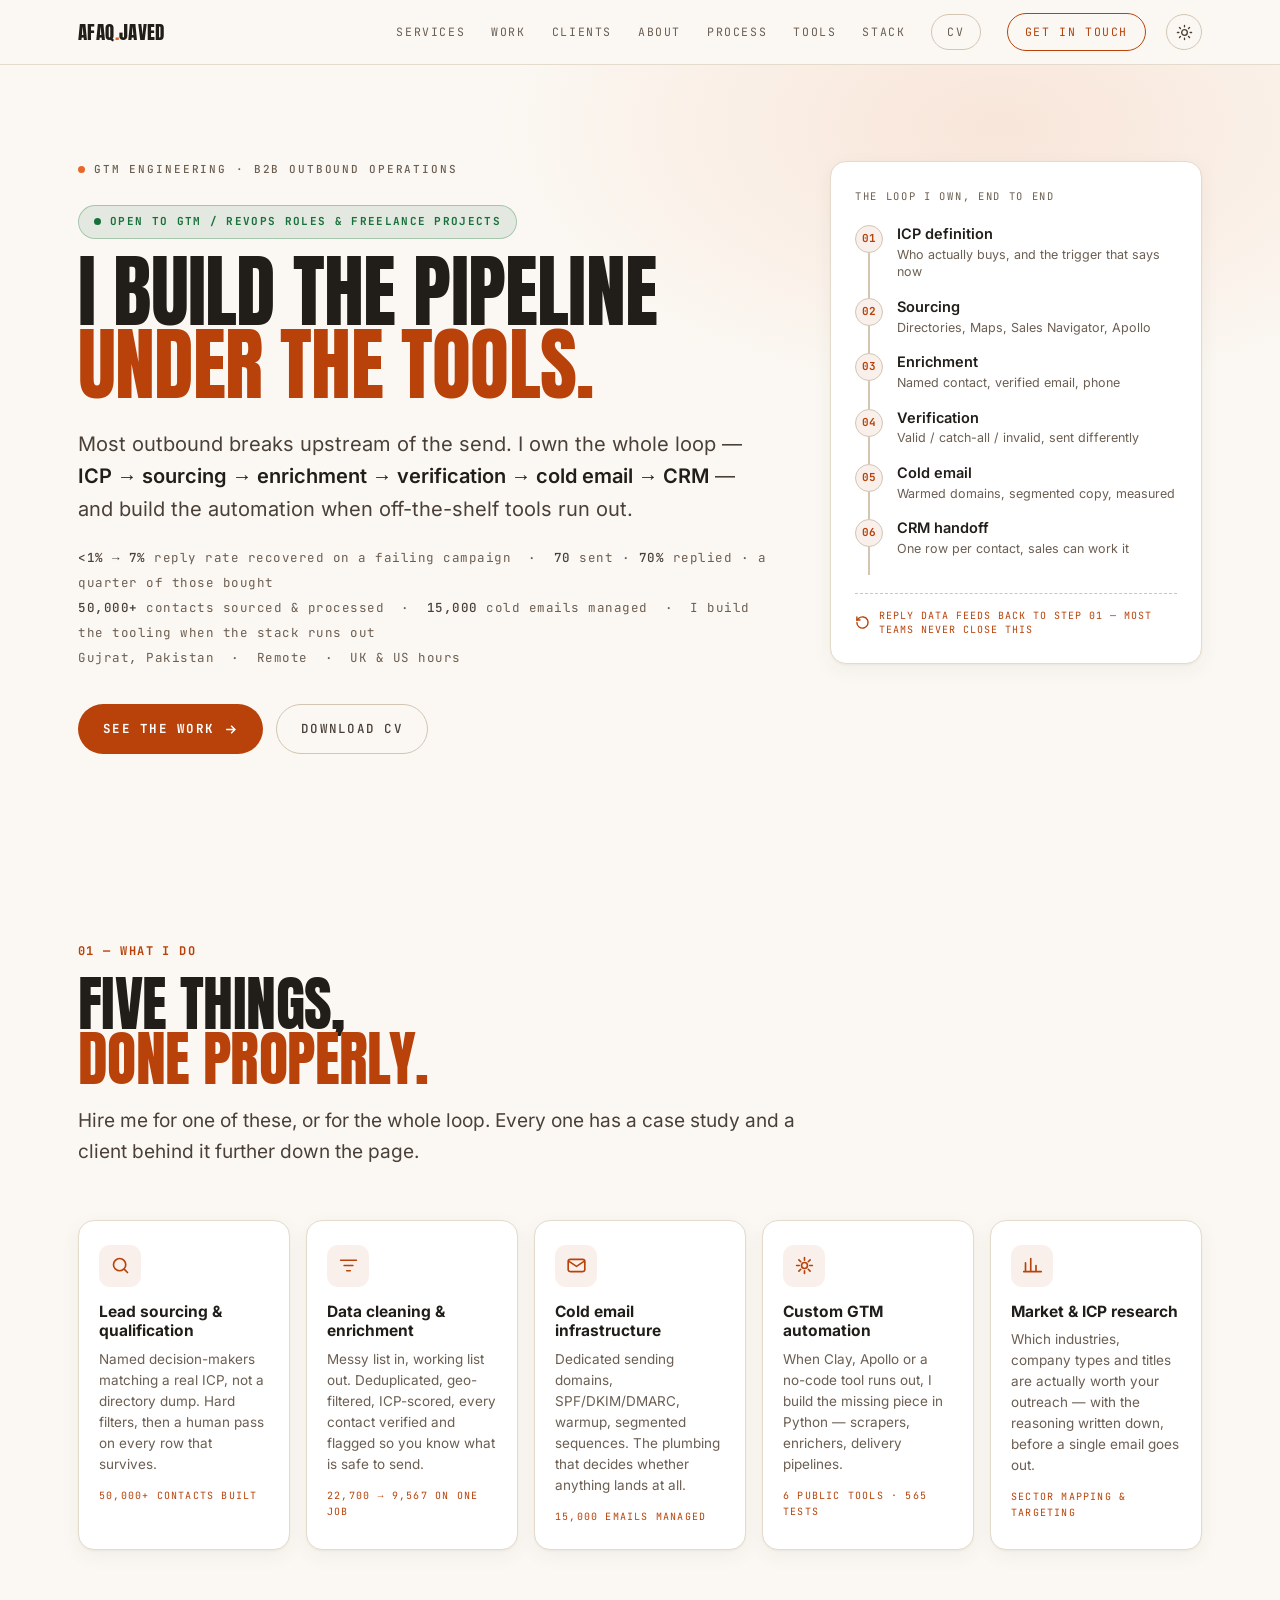
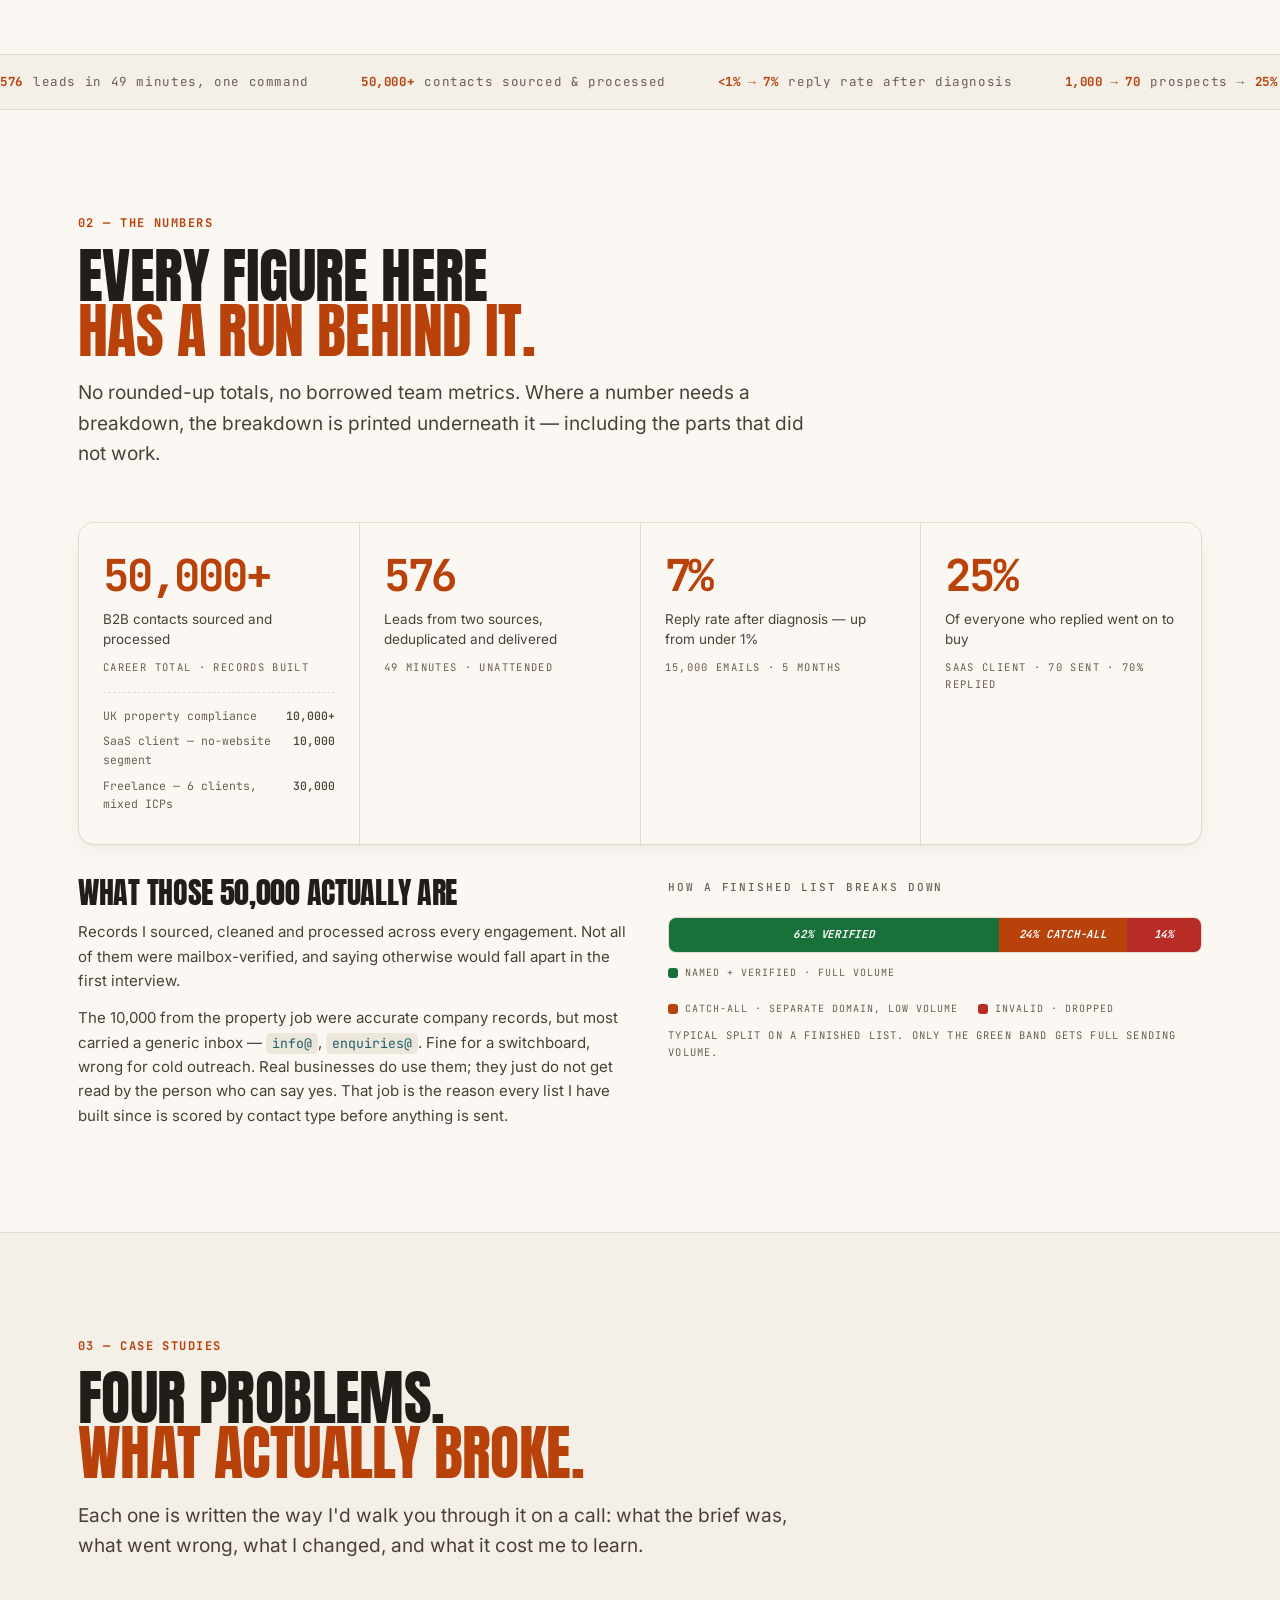
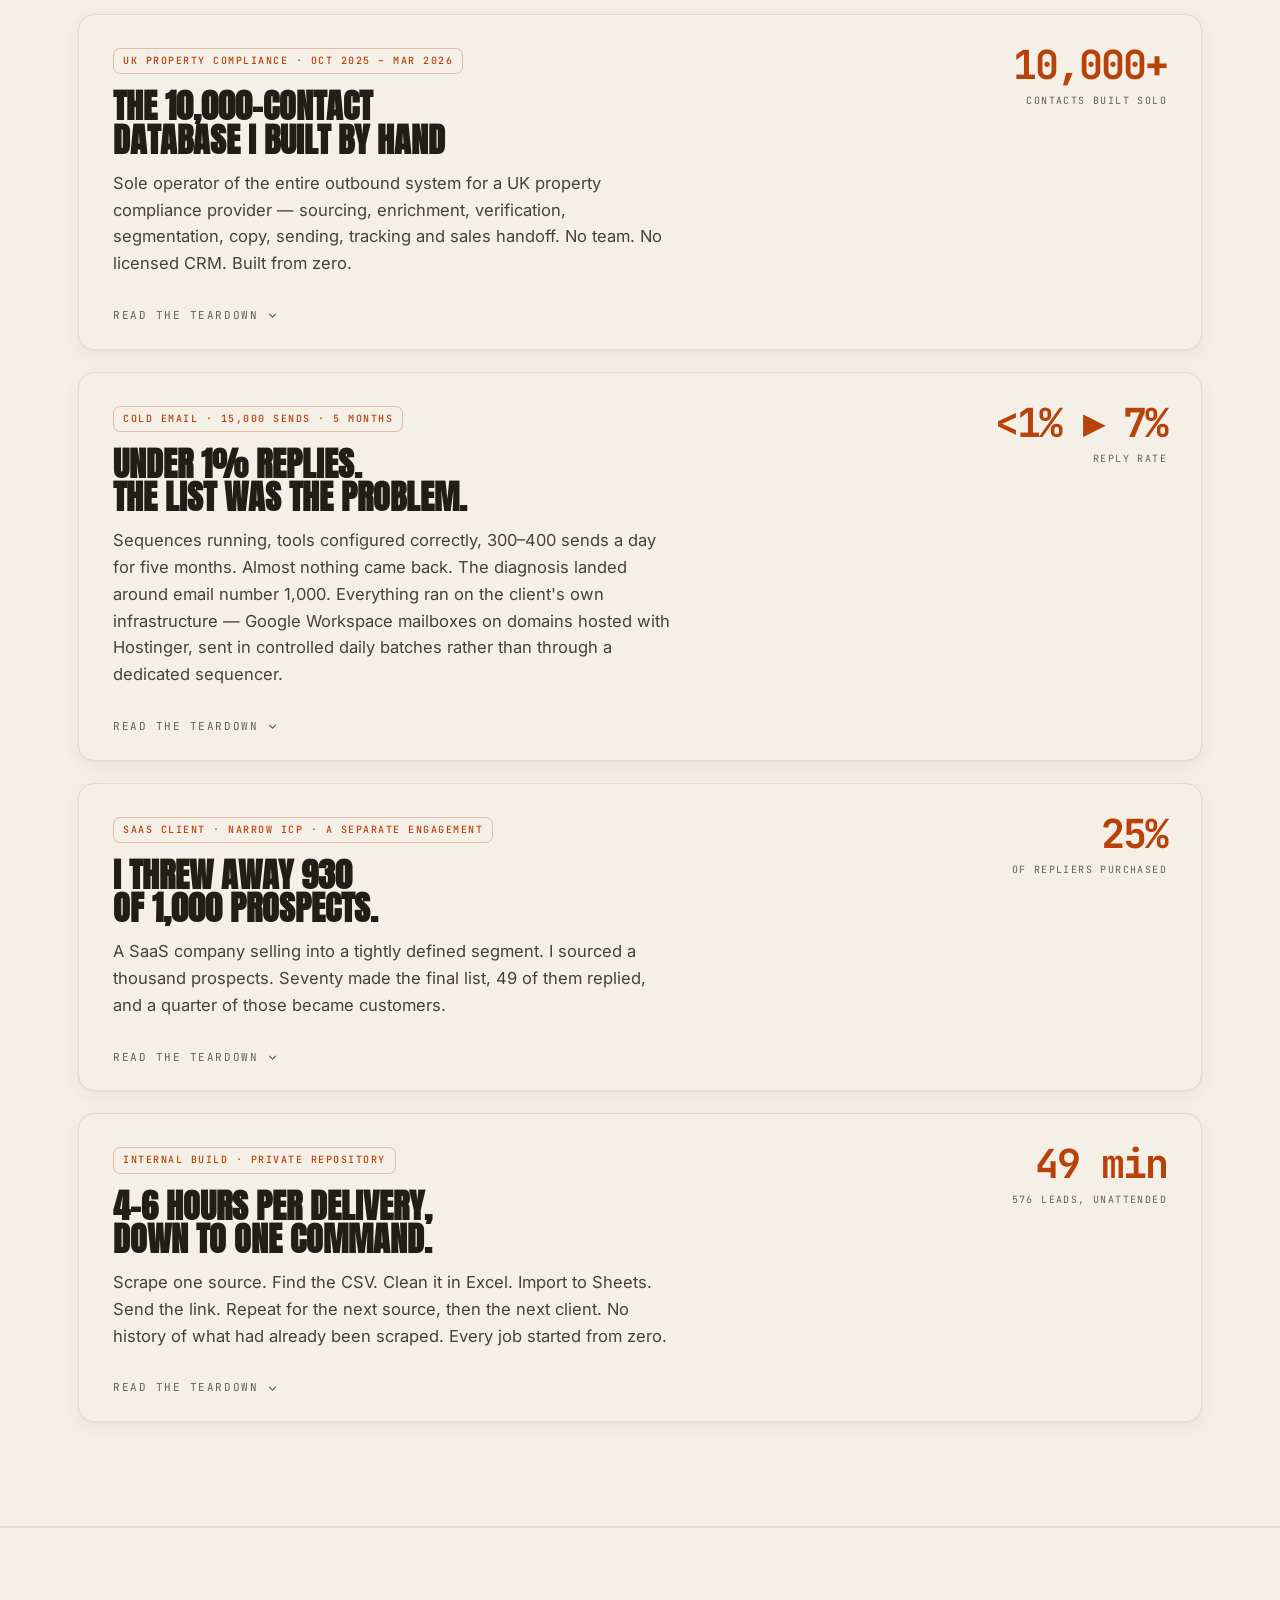
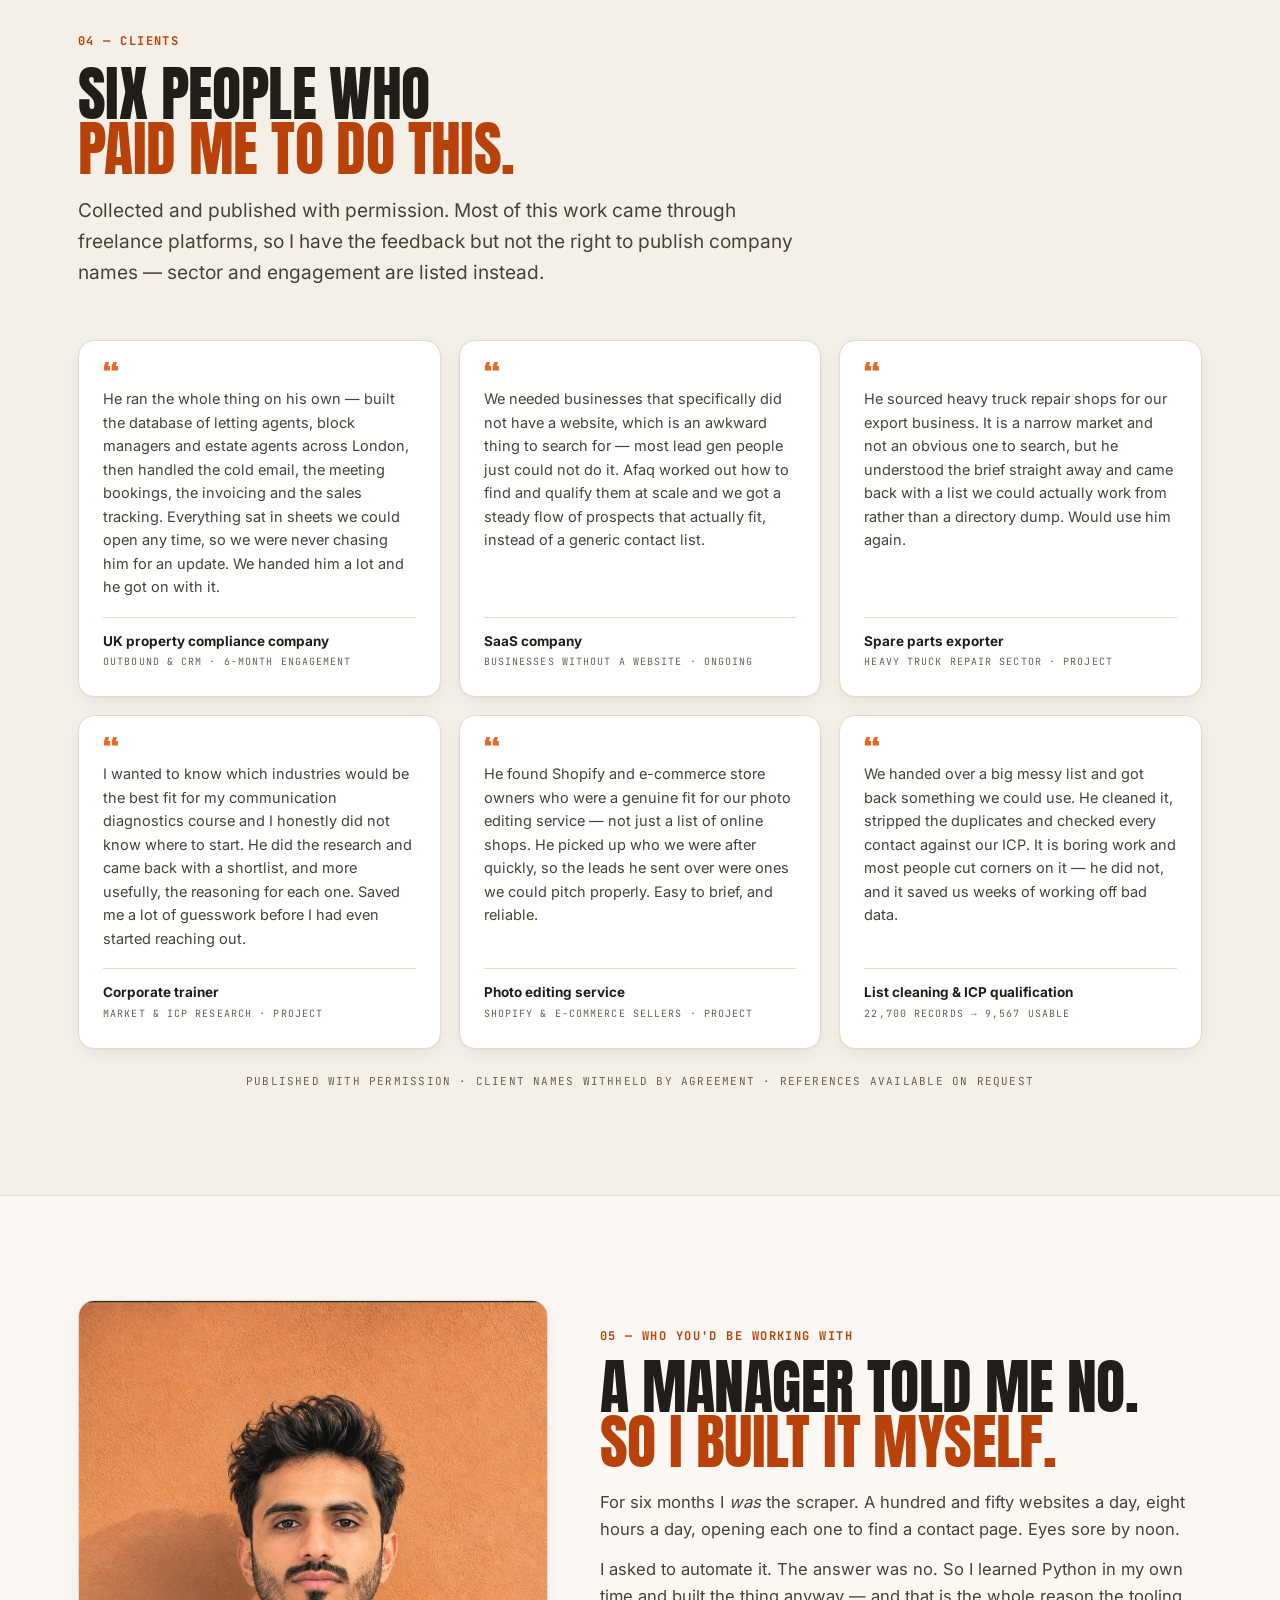
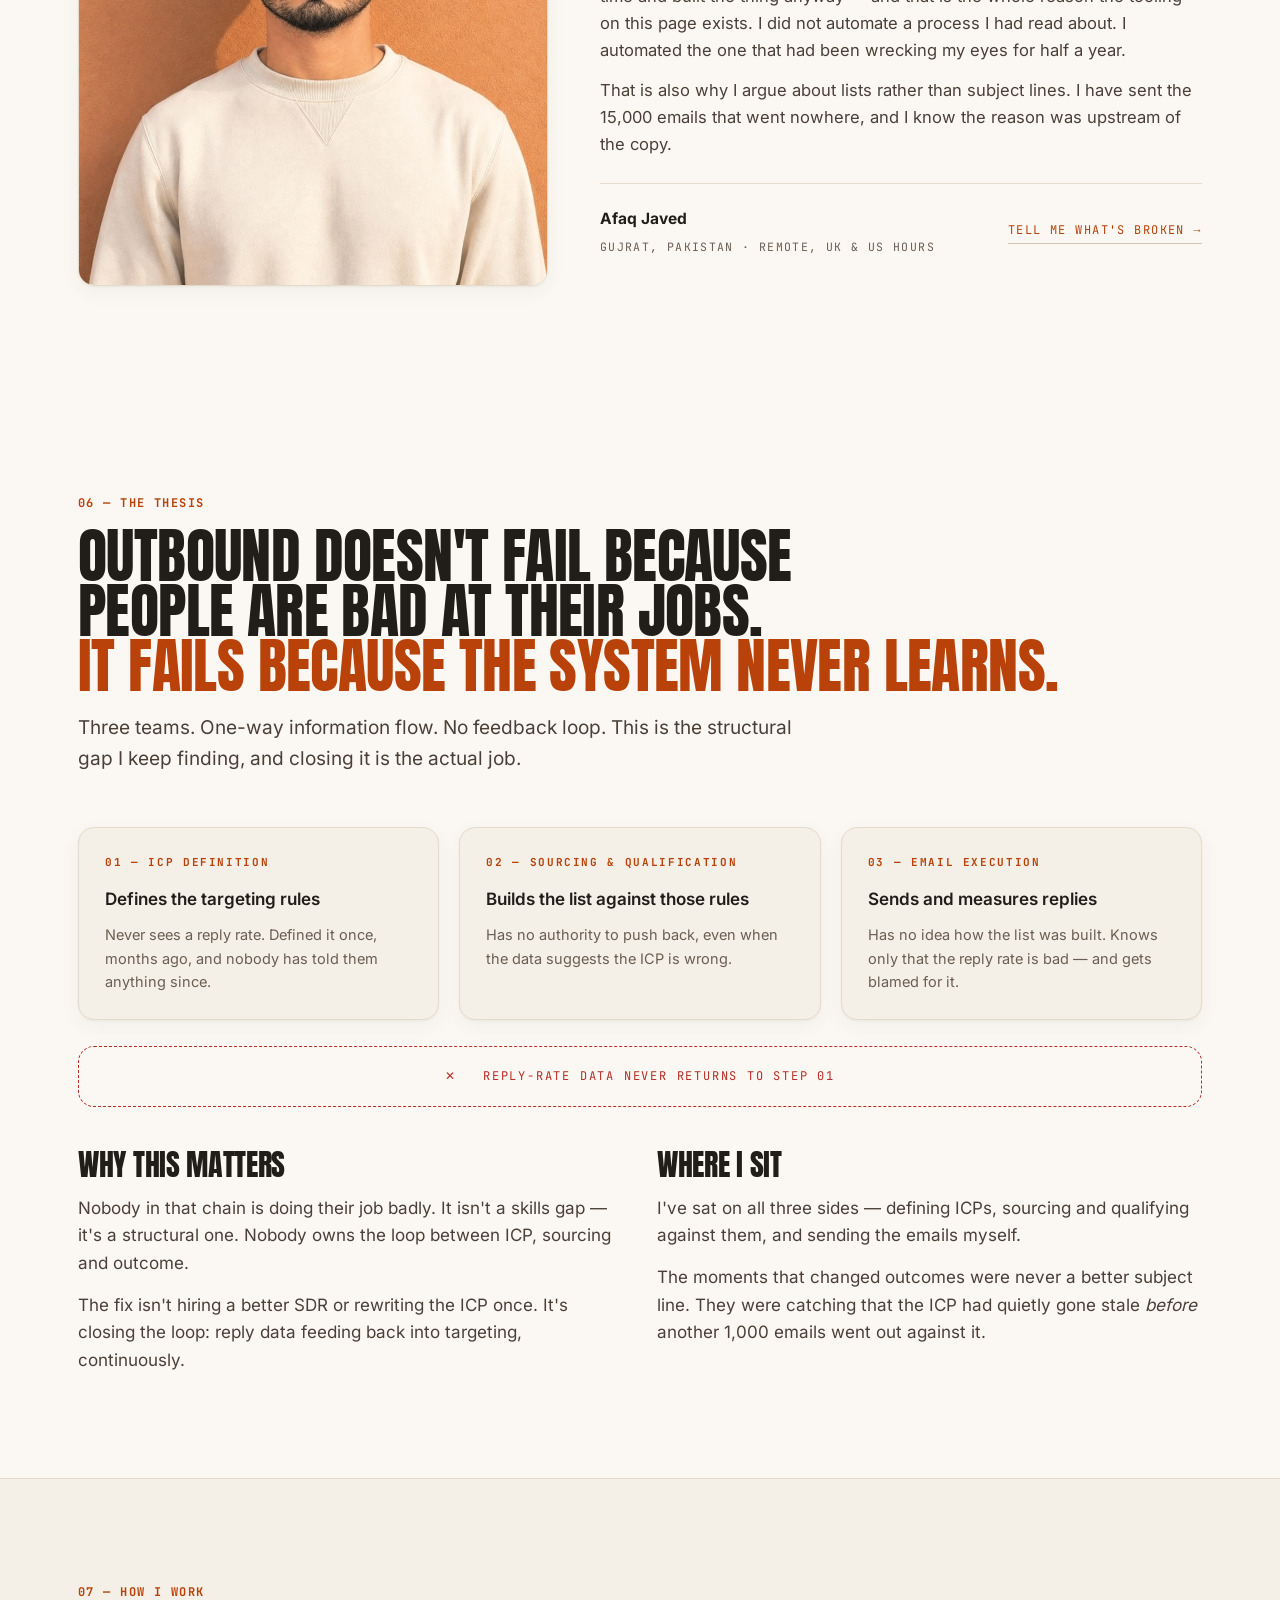
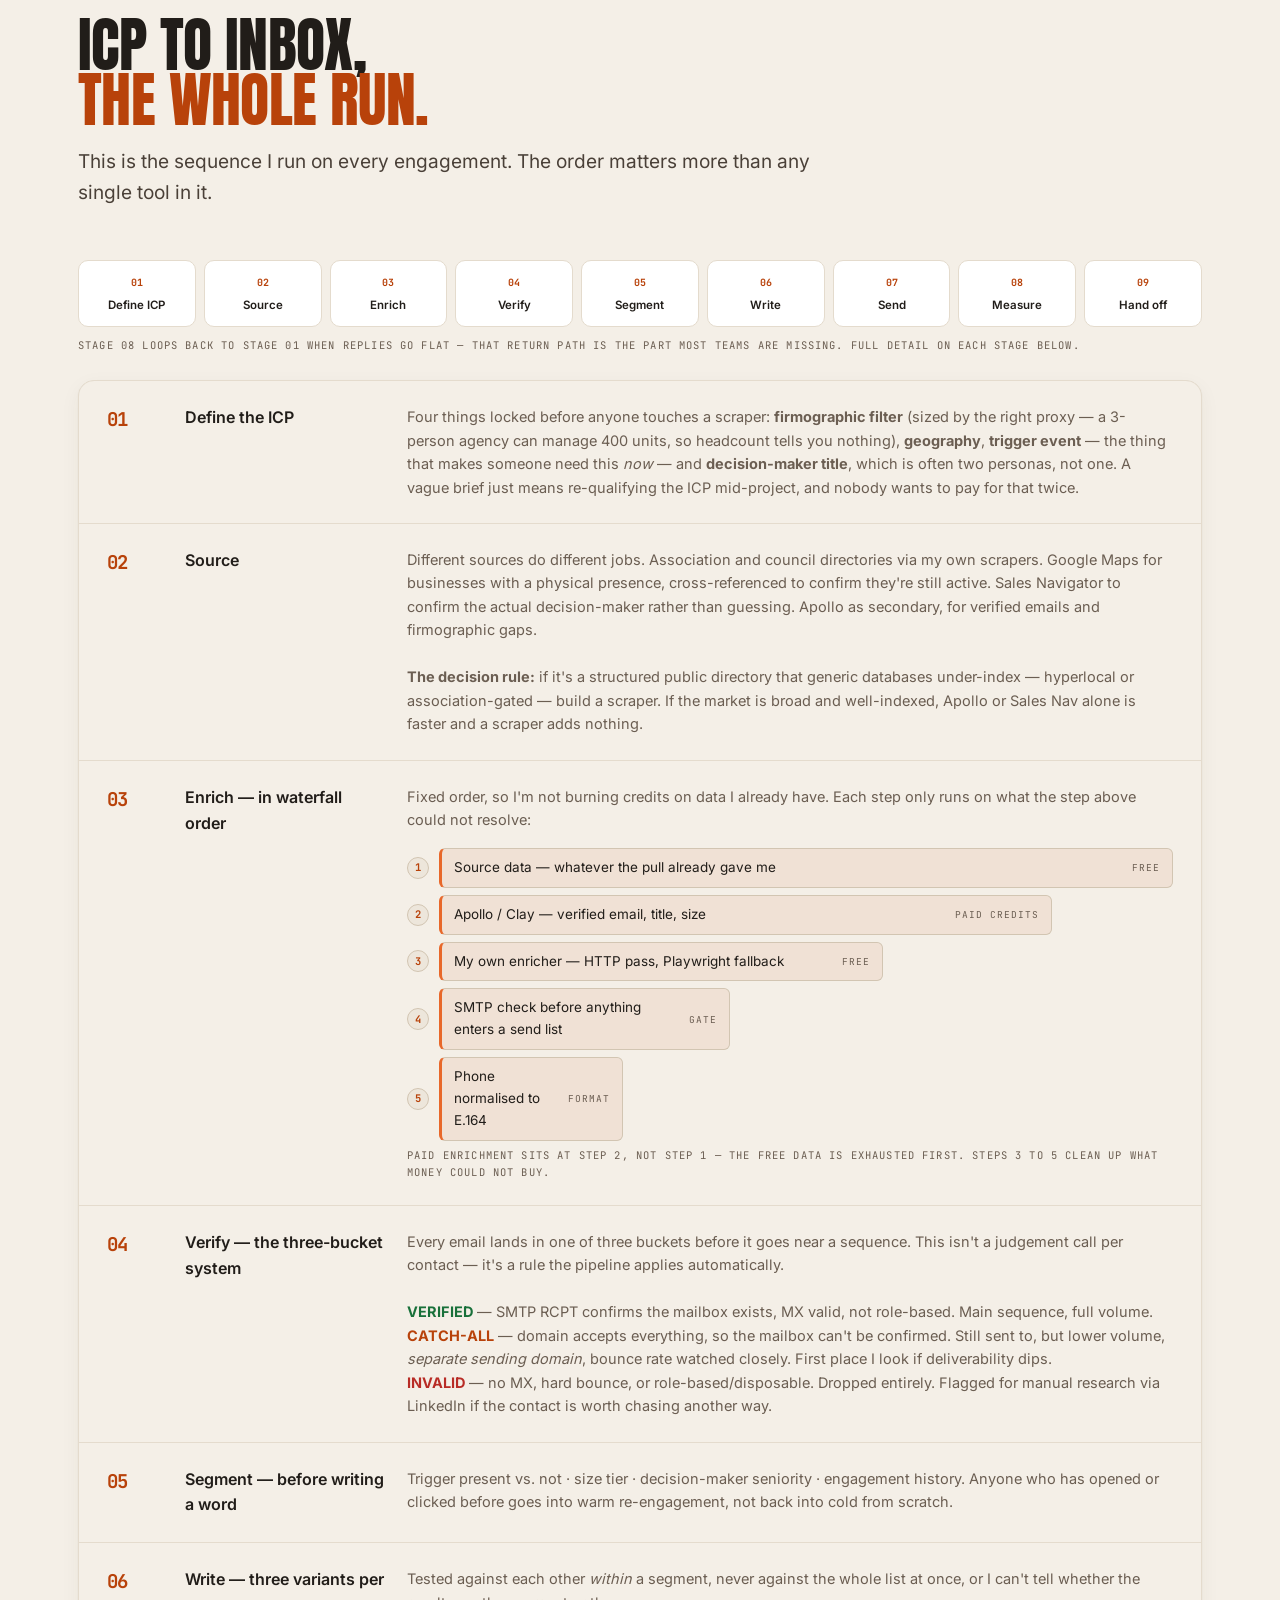
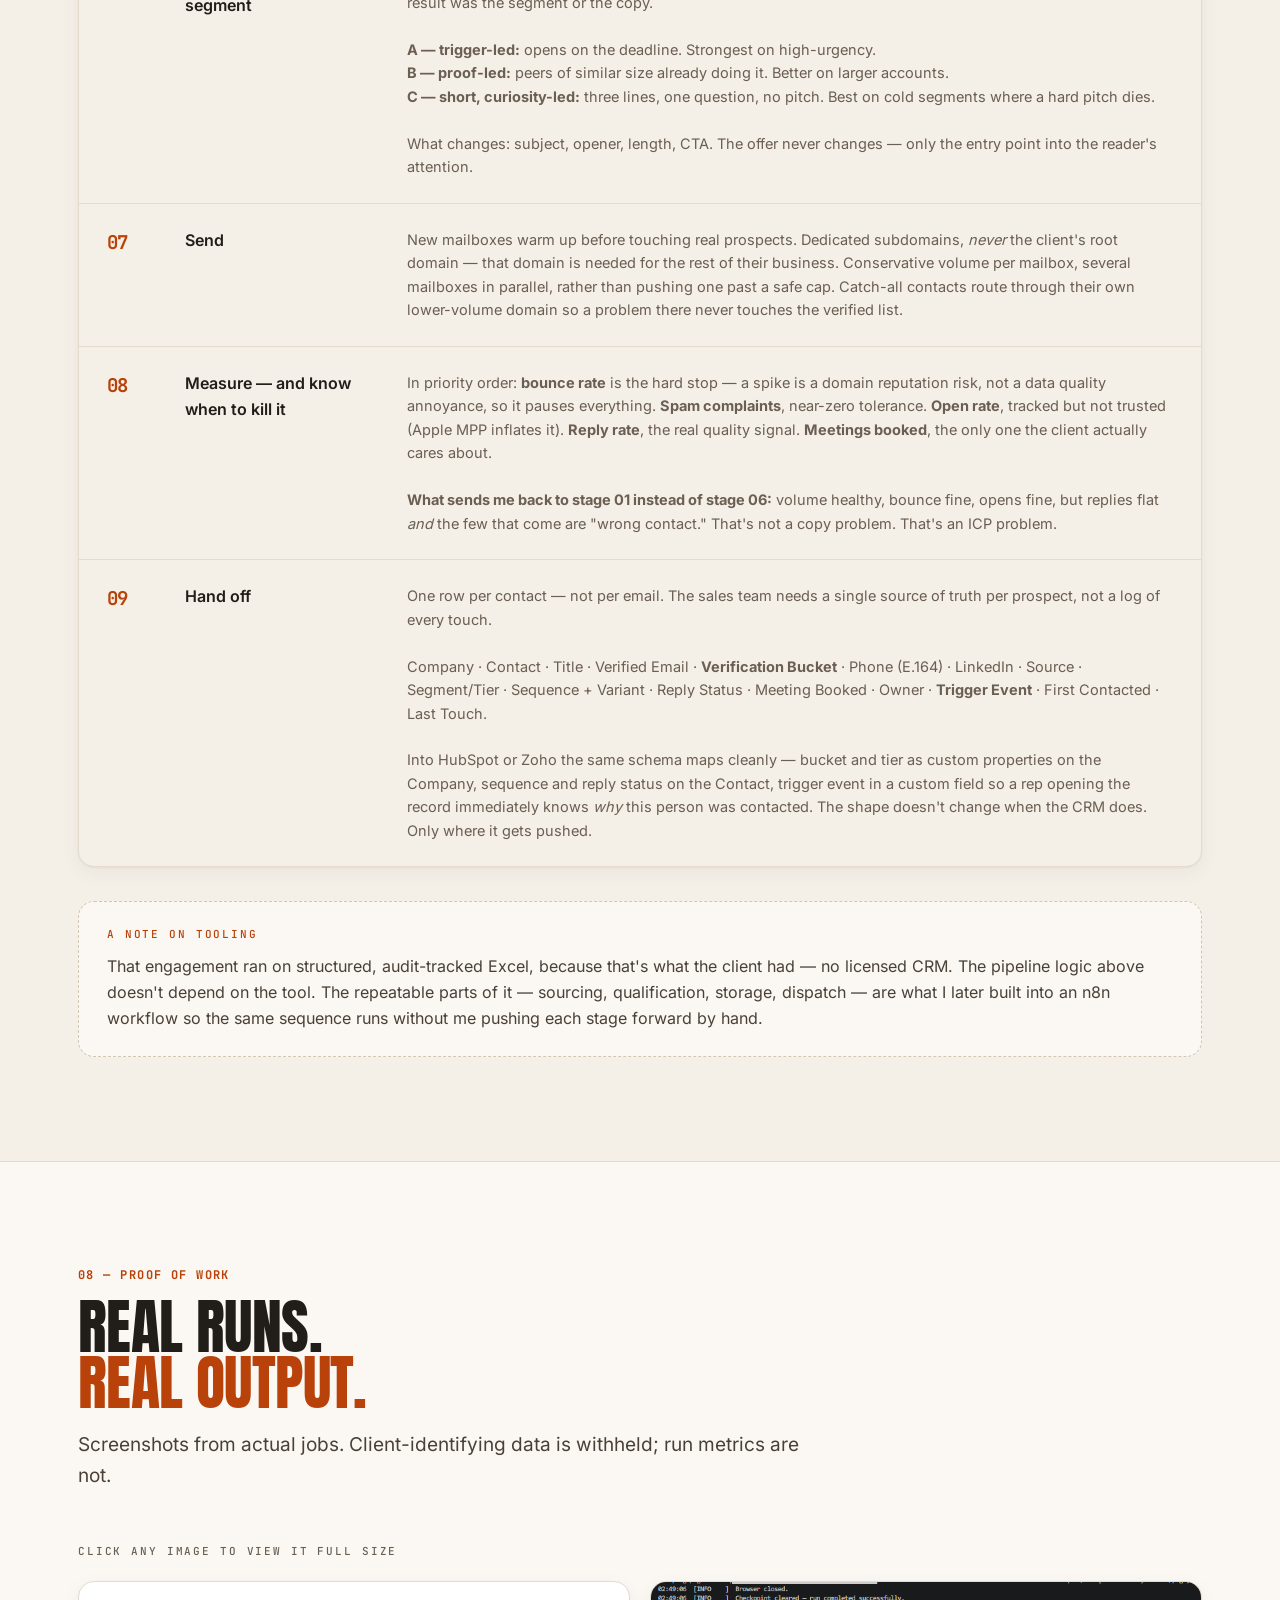
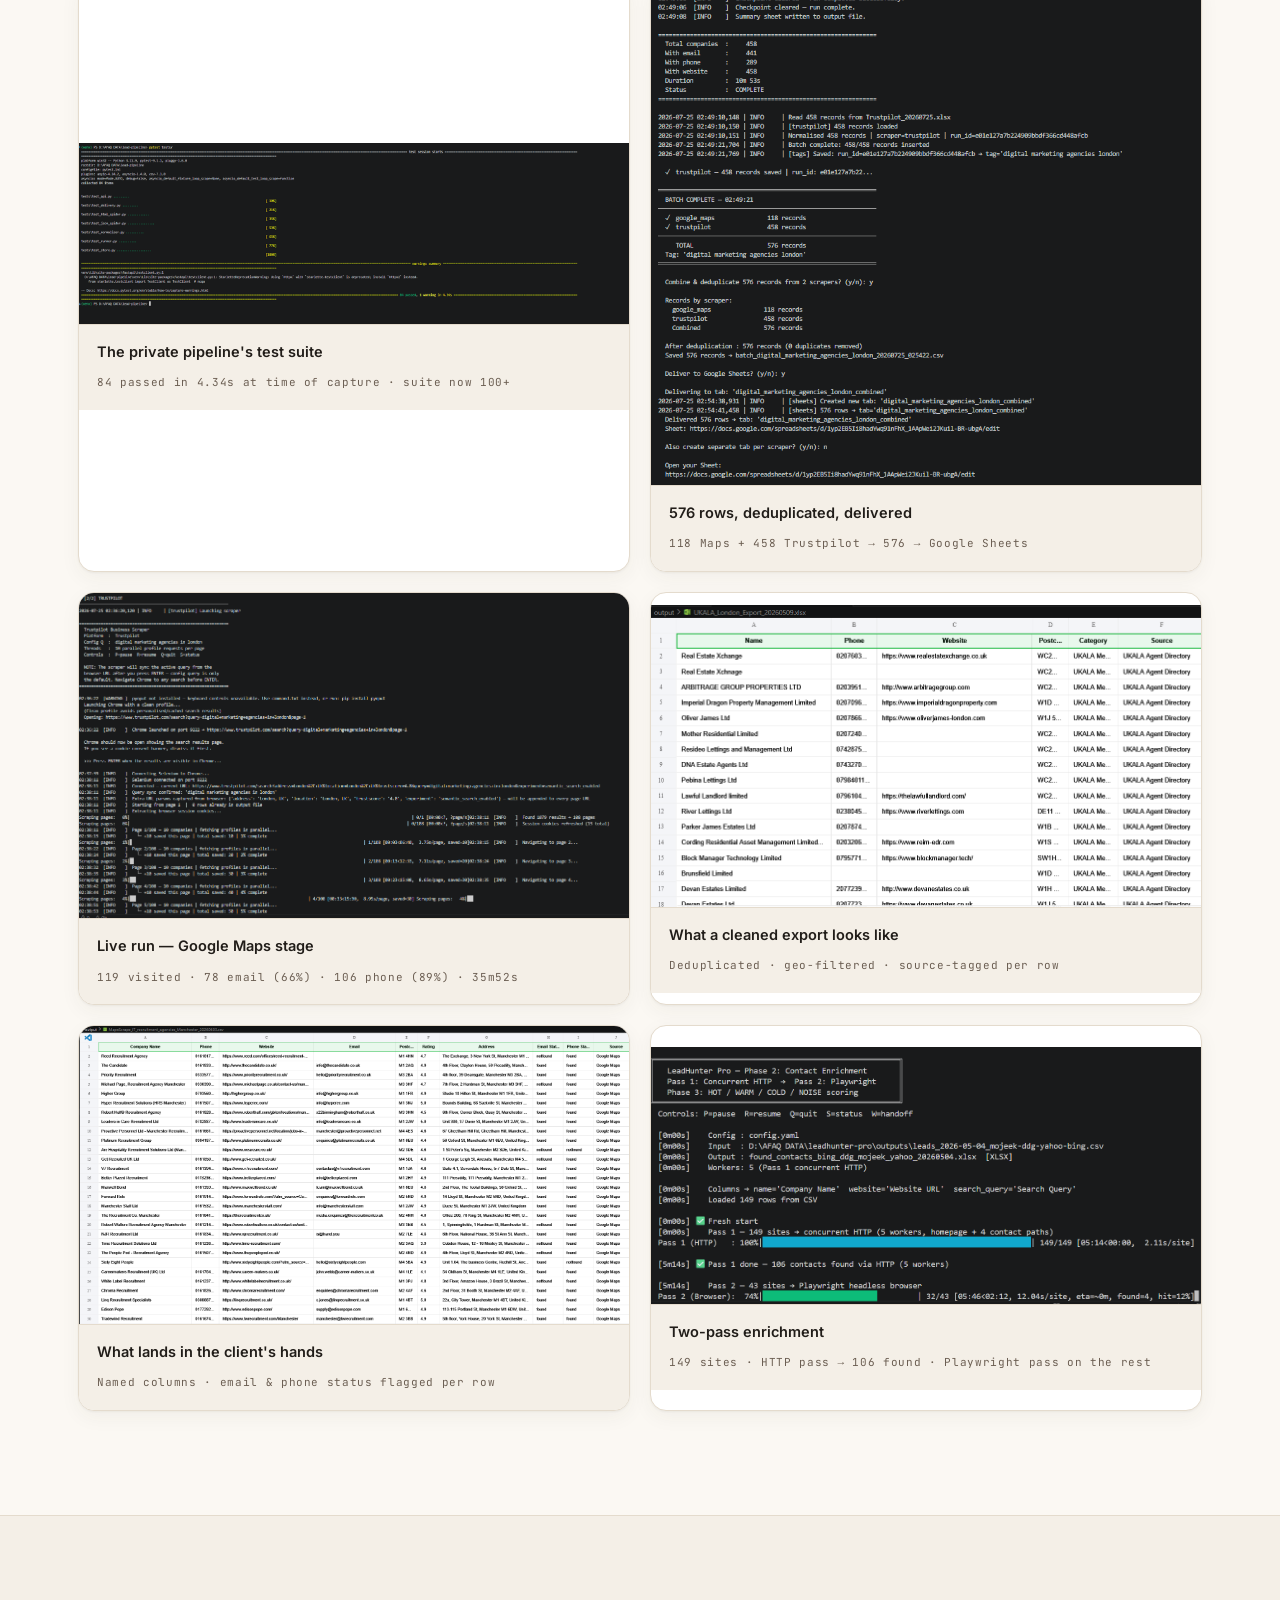
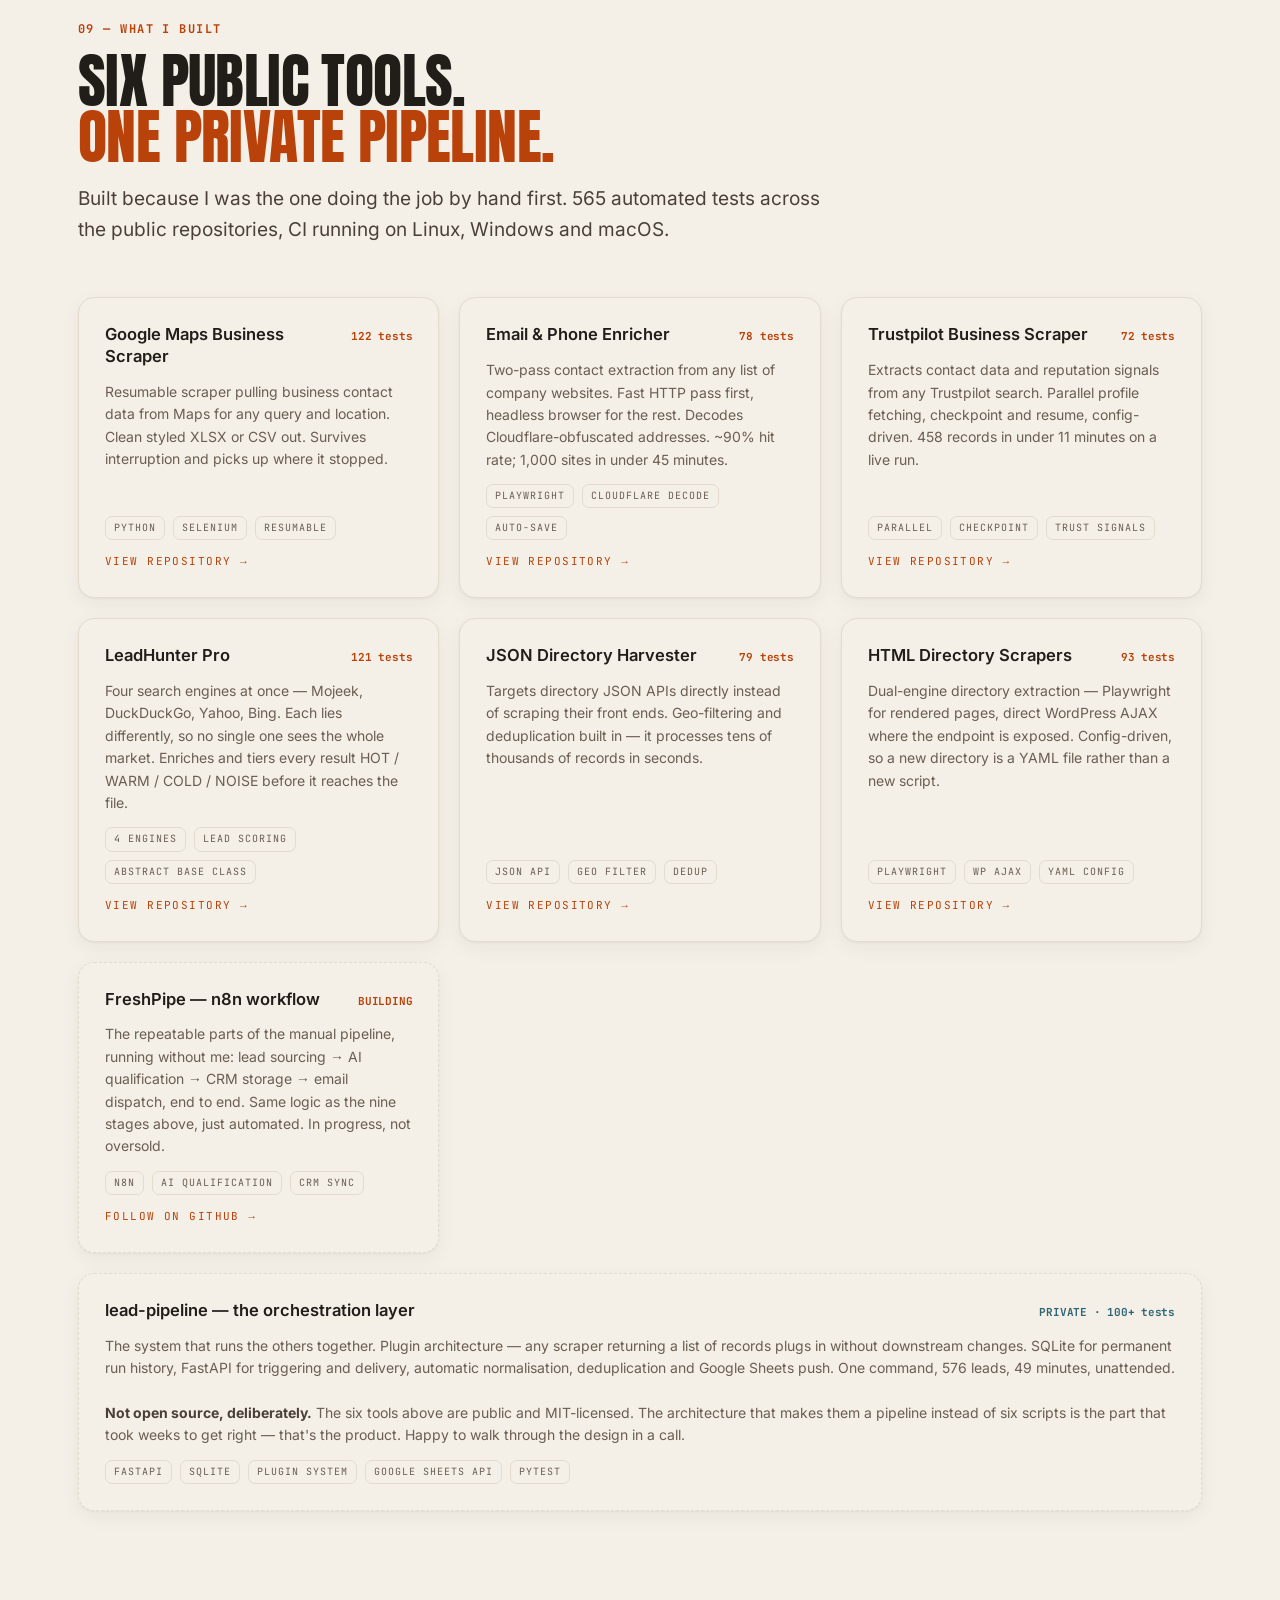
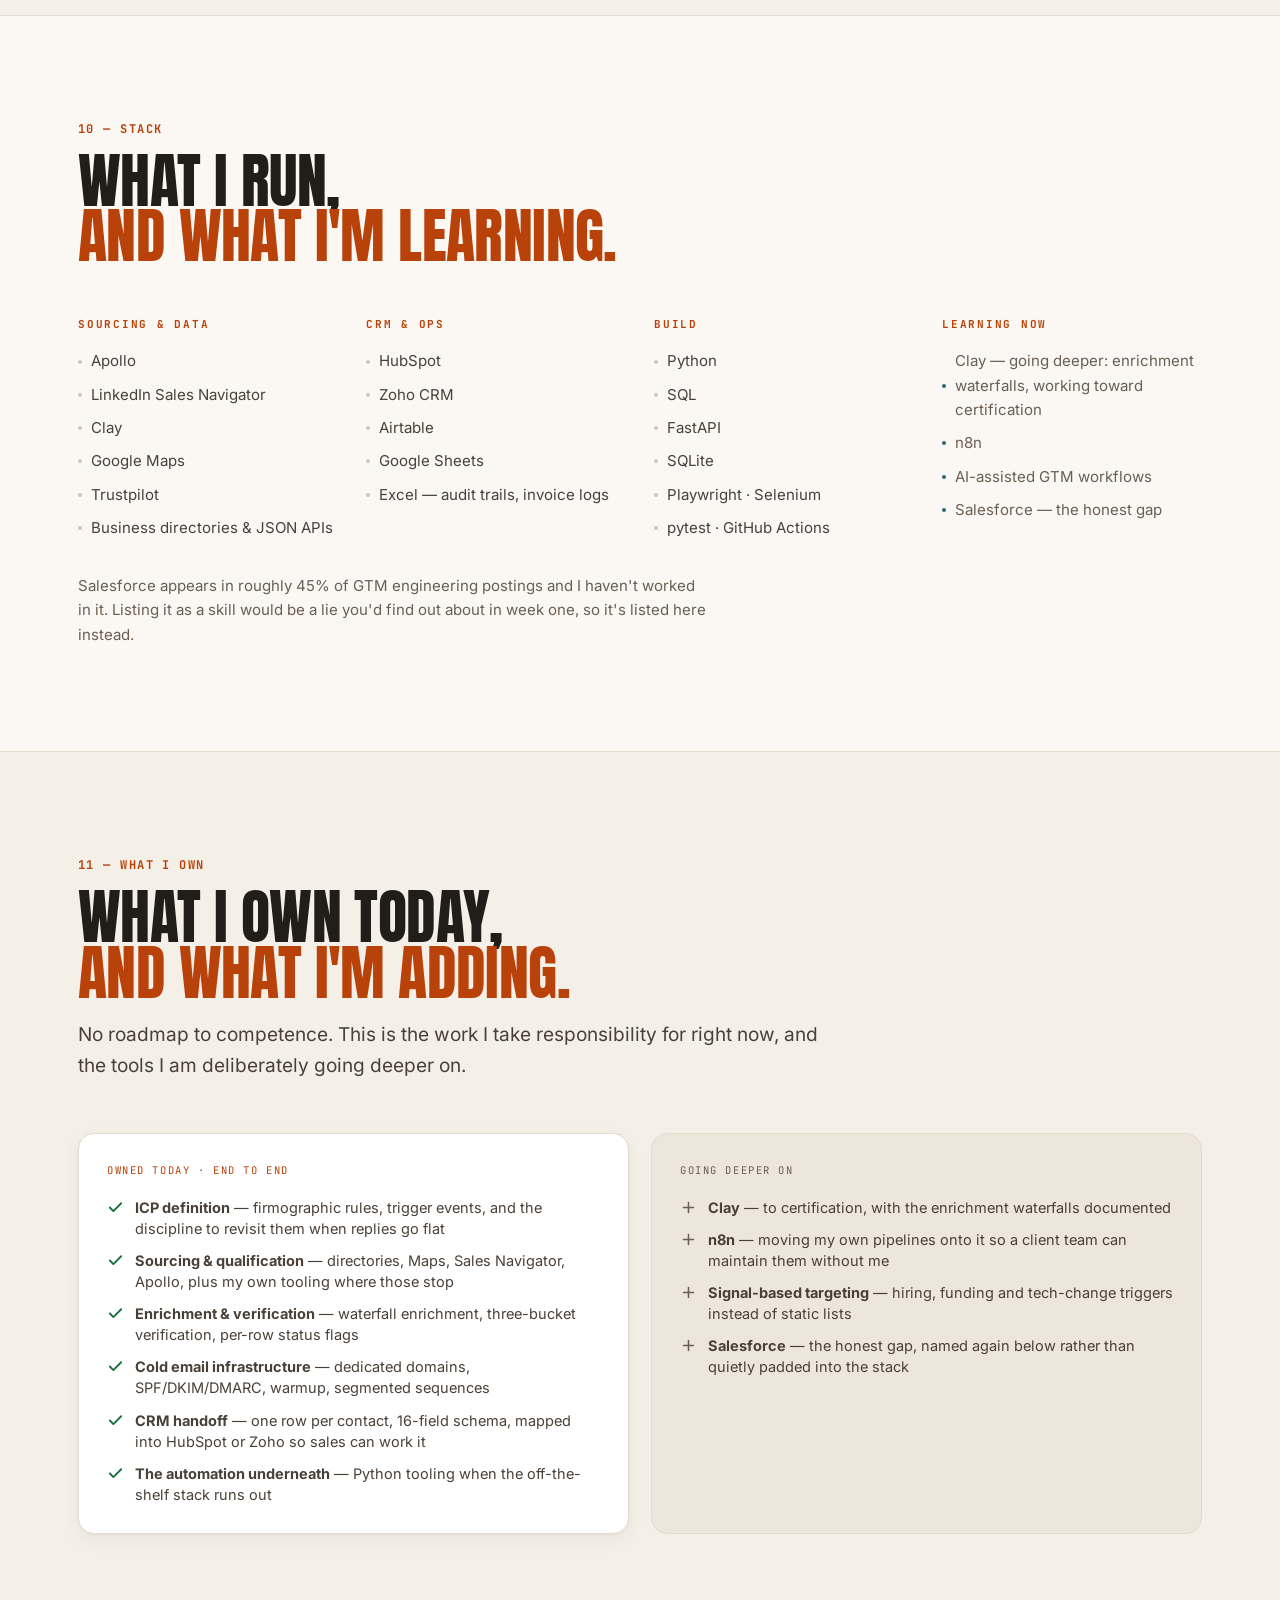
==== commit 376dca16: "Portfolio Updated v3" ====
--- a/index.html
+++ b/index.html
@@ -7,6 +7,9 @@
 <meta name="description" content="I build B2B outbound pipelines end to end — ICP, sourcing, enrichment, verification, cold email, CRM. 50,000+ contacts sourced. 1,000 prospects cut to 70: 70% replied, 25% of those bought. Python, Apollo, HubSpot, Clay.">
 <meta name="author" content="Afaq Javed">
 <link rel="canonical" href="https://faaqjaved.github.io/Portfolio/">
+<link rel="icon" href="favicon.ico" sizes="any">
+<link rel="icon" type="image/png" sizes="32x32" href="assets/img/favicon-32.png">
+<link rel="apple-touch-icon" href="assets/img/favicon-180.png">
 
 <meta property="og:type" content="website">
 <meta property="og:url" content="https://faaqjaved.github.io/Portfolio/">
@@ -54,9 +57,11 @@
       <a href="#services">Services</a>
       <a href="#work">Work</a>
       <a href="#clients">Clients</a>
+      <a href="#about">About</a>
       <a href="#process">Process</a>
       <a href="#tools">Tools</a>
       <a href="#stack">Stack</a>
+      <a href="assets/Afaq_Javed_CV.pdf" class="nav-cv" download>CV</a>
       <a href="#contact" class="nav-cta">Get in touch</a>
     </div>
     <button class="tt" id="tt" aria-label="Switch to dark theme" title="Switch theme">
@@ -89,8 +94,8 @@
       </p>
 
       <p class="hero-meta">
-        <b>50,000+</b> contacts sourced &amp; processed &nbsp;·&nbsp; <b>15,000</b> cold emails managed<br>
-        <b>6</b> production Python tools &nbsp;·&nbsp; <b>565</b> tests &nbsp;·&nbsp; CI on Linux / Windows / macOS<br>
+        <b>&lt;1% → 7%</b> reply rate recovered on a failing campaign &nbsp;·&nbsp; <b>70</b> sent · <b>70%</b> replied · a quarter of those bought<br>
+        <b>50,000+</b> contacts sourced &amp; processed &nbsp;·&nbsp; <b>15,000</b> cold emails managed &nbsp;·&nbsp; I build the tooling when the stack runs out<br>
         Gujrat, Pakistan &nbsp;·&nbsp; Remote &nbsp;·&nbsp; UK &amp; US hours
       </p>
 
@@ -99,7 +104,7 @@
           See the work
           <svg viewBox="0 0 24 24" fill="none" stroke="currentColor" stroke-width="2.4"><path d="M5 12h14M13 6l6 6-6 6"/></svg>
         </a>
-        <a href="#services" class="btn btn-2">What I do</a>
+        <a href="assets/Afaq_Javed_CV.pdf" class="btn btn-2" download>Download CV</a>
       </div>
     </div>
 
@@ -217,8 +222,8 @@
         <div class="stat-s">Career total · records built</div>
         <div class="brk">
           <div class="brk-r"><span>UK property compliance</span><b>10,000+</b></div>
-          <div class="brk-r"><span>SaaS client</span><b>10,000</b></div>
-          <div class="brk-r"><span>Freelance, mixed ICPs</span><b>30,000</b></div>
+          <div class="brk-r"><span>SaaS client — no-website segment</span><b>10,000</b></div>
+          <div class="brk-r"><span>Freelance — 6 clients, mixed ICPs</span><b>30,000</b></div>
         </div>
       </div>
       <div class="stat">
@@ -306,7 +311,7 @@
               <div class="psr-k">What broke</div>
               <div class="psr-v">
                 <p><strong>Almost every email I collected started with <code class="c">info@</code>.</strong></p>
-                <p>That's what a website's contact page gives you. Generic inboxes, watched by a receptionist or an auto-responder, nobody with buying authority behind them. I'd built a 10,000-row database that was technically accurate and commercially close to useless for cold outreach. The outreach failed, and for a long time I assumed it was the copy.</p>
+                <p>That's what a website's contact page gives you. Generic inboxes, watched by a receptionist or an auto-responder, nobody with buying authority behind them. I'd built a 10,000-row database that was technically accurate and commercially close to useless for cold outreach. The outreach failed, and for a long time I assumed it was the copy. <div class="callout"><div class="lab lab-em">What happened after handoff</div><p>I booked meetings straight into the client's calendar and logged each one in the shared sheet, but I never kept a running total — so I will not quote a figure I cannot stand behind. What I can evidence is the database, the audit trail and the process.</p></div></p>
               </div>
             </div>
             <div class="psr-b">
@@ -337,7 +342,7 @@
           <div>
             <span class="case-tag">Cold email · 15,000 sends · 5 months</span>
             <h3 class="case-h">Under 1% replies.<br>The list was the problem.</h3>
-            <p class="case-sub">Sequences running, tools configured correctly, 300–400 sends a day for five months. Almost nothing came back. The diagnosis landed around email number 1,000.</p>
+            <p class="case-sub">Sequences running, tools configured correctly, 300–400 sends a day for five months. Almost nothing came back. The diagnosis landed around email number 1,000. Everything ran on the client's own infrastructure — Google Workspace mailboxes on domains hosted with Hostinger, sent in controlled daily batches rather than through a dedicated sequencer.</p>
           </div>
           <div class="case-kpi"><div class="n">&lt;1% ▸ 7%</div><div class="l">Reply rate</div></div>
         </div>
@@ -375,7 +380,7 @@
                   <li>Segment generic vs named — never send the same sequence to both</li>
                   <li>Personalise by role, company size and a specific pain point, not by mail-merge token</li>
                 </ul>
-                <p style="margin-top:16px">Reply rate on named, personalised contacts: <strong>around 7%.</strong> Roughly seven times the generic-inbox result.</p>
+                <p style="margin-top:16px">Reply rate on named, personalised contacts: <strong>around 7%.</strong> <div class="callout"><div class="lab lab-em">What happened after handoff</div><p>Replies were mine to own. The meetings that came from them were booked and tracked by the client's sales team, so I have no verified meeting count here — the number I stand behind is the reply-rate recovery.</p></div> Roughly seven times the generic-inbox result.</p>
 
                 <div class="bars" role="img" aria-label="Reply rate comparison: generic inboxes under 1 percent, named and verified contacts around 7 percent, industry benchmark for well-targeted sends 8 to 10 percent">
                   <div class="bar-r">
@@ -400,7 +405,7 @@
             <div class="psr-b">
               <div class="psr-k">Context on the number</div>
               <div class="psr-v">
-                <p>For reference, my standing benchmark is <strong>8–10% on properly targeted, personalised sends versus 2–3% on bulk</strong> — roughly a 3–4× spread. The 7% here is the recovery from a broken campaign, not a best case.</p>
+                <p>For reference, the widely cited industry range is <strong>8–10% on properly targeted, personalised sends versus 2–3% on bulk</strong> — roughly a 3–4× spread. The 7% here is the recovery from a broken campaign, not a best case.</p>
                 <div class="callout">
                   <div class="lab lab-em">The one-line version</div>
                   <p>Data quality isn't a nice-to-have, it's the whole campaign. Fix the list before you touch the copy. I burned five months and 15,000 sends learning that.</p>
@@ -415,7 +420,7 @@
       <article class="case rv">
         <div class="case-head">
           <div>
-            <span class="case-tag">SaaS client · Narrow ICP</span>
+            <span class="case-tag">SaaS client · Narrow ICP · a separate engagement</span>
             <h3 class="case-h">I threw away 930<br>of 1,000 prospects.</h3>
             <p class="case-sub">A SaaS company selling into a tightly defined segment. I sourced a thousand prospects. Seventy made the final list, 49 of them replied, and a quarter of those became customers.</p>
           </div>
@@ -465,6 +470,7 @@
               <div class="psr-k">The result</div>
               <div class="psr-v">
                 <p>Those 70 got a personalised, well-structured email — written against a tight enough ICP that the same pain point was genuinely true for all of them, which is only possible <em>because</em> the list was small.</p>
+                <div class="callout"><div class="lab lab-em">What happened after handoff</div><p>The client ran his own demos and closed his own deals, so the purchase rate is his reporting back to me, not a number pulled from a CRM I controlled. Deal size is his commercial information, so it is not published here.</p></div>
                 <p><strong>49 of the 70 replied — 70%.</strong> Of the people who replied, <strong>a quarter went on to buy.</strong> The client was selling a SaaS product, so the purchase rate is the number that mattered to him, and it is the one worth judging the work on.</p>
                 <div class="callout">
                   <div class="lab lab-em">What counts as a reply here</div>
@@ -498,7 +504,8 @@
           <div class="psr">
             <div class="psr-b">
               <div class="psr-k">Before</div>
-              <div class="psr-v"><p><strong>Four to six hours to deliver a single lead list to one client.</strong> Most of it wasn't scraping — it was the cleaning, merging, reformatting and delivering afterwards. And because nothing was stored, I couldn't answer "did we already scrape this?" without opening old folders.</p></div>
+              <div class="psr-v"><div class="callout"><div class="lab lab-em">What happened after handoff</div><p>This is an internal build, so no client pipeline attaches to it. The outcome is time: four to six hours of manual delivery per client, down to one command.</p></div>
+                <p><strong>Four to six hours to deliver a single lead list to one client.</strong> Most of it wasn't scraping — it was the cleaning, merging, reformatting and delivering afterwards. And because nothing was stored, I couldn't answer "did we already scrape this?" without opening old folders.</p></div>
             </div>
             <div class="psr-b">
               <div class="psr-k">Now</div>
@@ -618,11 +625,33 @@
   </div>
 </section>
 
+<!-- ============ WHO YOU'D BE WORKING WITH ============ -->
+<section id="about">
+  <div class="wrap">
+    <div class="about">
+      <div class="about-ph">
+        <img src="assets/img/afaq-portrait.jpg" alt="Afaq Javed, GTM engineer and B2B outbound operator" loading="lazy" width="900" height="1125">
+      </div>
+      <div class="about-tx">
+        <span class="sec-num">05 — WHO YOU'D BE WORKING WITH</span>
+        <h2 class="disp">A manager told me no.<br><span class="em">So I built it myself.</span></h2>
+        <p>For six months I <em>was</em> the scraper. A hundred and fifty websites a day, eight hours a day, opening each one to find a contact page. Eyes sore by noon.</p>
+        <p>I asked to automate it. The answer was no. So I learned Python in my own time and built the thing anyway — and that is the whole reason the tooling on this page exists. I did not automate a process I had read about. I automated the one that had been wrecking my eyes for half a year.</p>
+        <p>That is also why I argue about lists rather than subject lines. I have sent the 15,000 emails that went nowhere, and I know the reason was upstream of the copy.</p>
+        <div class="about-f">
+          <div><b>Afaq Javed</b><span>Gujrat, Pakistan · Remote, UK &amp; US hours</span></div>
+          <a class="about-cta" href="#contact">Tell me what's broken →</a>
+        </div>
+      </div>
+    </div>
+  </div>
+</section>
+
 <!-- ============ THE LOOP ============ -->
 <section id="loop">
   <div class="wrap">
     <div class="sec-head rv">
-      <span class="sec-num">05 — THE THESIS</span>
+      <span class="sec-num">06 — THE THESIS</span>
       <h2 class="disp">Outbound doesn't fail because<br>people are bad at their jobs.<br><span class="em">It fails because the system never learns.</span></h2>
       <p class="lede">Three teams. One-way information flow. No feedback loop. This is the structural gap I keep finding, and closing it is the actual job.</p>
     </div>
@@ -666,7 +695,7 @@
 <section id="process" style="background:var(--bg-2);border-top:1px solid var(--line);border-bottom:1px solid var(--line)">
   <div class="wrap">
     <div class="sec-head rv">
-      <span class="sec-num">06 — HOW I WORK</span>
+      <span class="sec-num">07 — HOW I WORK</span>
       <h2 class="disp">ICP to inbox,<br><span class="em">the whole run.</span></h2>
       <p class="lede">This is the sequence I run on every engagement. The order matters more than any single tool in it.</p>
     </div>
@@ -689,7 +718,15 @@
 
       <div class="step"><div class="step-n">02</div><div class="step-t">Source</div><div class="step-d">Different sources do different jobs. Association and council directories via my own scrapers. Google Maps for businesses with a physical presence, cross-referenced to confirm they're still active. Sales Navigator to confirm the actual decision-maker rather than guessing. Apollo as secondary, for verified emails and firmographic gaps.<br><br><b>The decision rule:</b> if it's a structured public directory that generic databases under-index — hyperlocal or association-gated — build a scraper. If the market is broad and well-indexed, Apollo or Sales Nav alone is faster and a scraper adds nothing.</div></div>
 
-      <div class="step"><div class="step-n">03</div><div class="step-t">Enrich — in waterfall order</div><div class="step-d">Fixed order, so I'm not burning credits on data I already have:<br>1 · Source data first — whatever the pull already gave me<br>2 · Apollo / Clay — verified email, LinkedIn, title, size<br>3 · My own enricher for the gap — HTTP pass on the site, Playwright fallback for JS-rendered or Cloudflare-obfuscated pages<br>4 · SMTP-level check before anything enters a send list<br>5 · Phone normalised to E.164 so the dialer doesn't choke</div></div>
+      <div class="step"><div class="step-n">03</div><div class="step-t">Enrich — in waterfall order</div><div class="step-d">Fixed order, so I'm not burning credits on data I already have. Each step only runs on what the step above could not resolve:
+<div class="wfall" role="img" aria-label="Enrichment waterfall in five steps: source data, then Apollo or Clay, then my own enricher, then SMTP check, then phone normalisation. Each step only processes what the previous step could not resolve.">
+  <div class="wf"><span class="wf-n">1</span><span class="wf-b" style="width:100%">Source data — whatever the pull already gave me<i>free</i></span></div>
+  <div class="wf"><span class="wf-n">2</span><span class="wf-b" style="width:80%">Apollo / Clay — verified email, title, size<i>paid credits</i></span></div>
+  <div class="wf"><span class="wf-n">3</span><span class="wf-b" style="width:58%">My own enricher — HTTP pass, Playwright fallback<i>free</i></span></div>
+  <div class="wf"><span class="wf-n">4</span><span class="wf-b" style="width:38%">SMTP check before anything enters a send list<i>gate</i></span></div>
+  <div class="wf"><span class="wf-n">5</span><span class="wf-b" style="width:24%">Phone normalised to E.164<i>format</i></span></div>
+</div>
+<p class="chart-cap" style="margin-top:2px">Paid enrichment sits at step 2, not step 1 — the free data is exhausted first. Steps 3 to 5 clean up what money could not buy.</p></div></div>
 
       <div class="step"><div class="step-n">04</div><div class="step-t">Verify — the three-bucket system</div><div class="step-d">Every email lands in one of three buckets before it goes near a sequence. This isn't a judgement call per contact — it's a rule the pipeline applies automatically.<br><br><b class="st-ok">VERIFIED</b> — SMTP RCPT confirms the mailbox exists, MX valid, not role-based. Main sequence, full volume.<br><b class="st-warn">CATCH-ALL</b> — domain accepts everything, so the mailbox can't be confirmed. Still sent to, but lower volume, <em>separate sending domain</em>, bounce rate watched closely. First place I look if deliverability dips.<br><b class="st-bad">INVALID</b> — no MX, hard bounce, or role-based/disposable. Dropped entirely. Flagged for manual research via LinkedIn if the contact is worth chasing another way.</div></div>
 
@@ -716,7 +753,7 @@
 <section id="proof">
   <div class="wrap">
     <div class="sec-head rv">
-      <span class="sec-num">07 — PROOF OF WORK</span>
+      <span class="sec-num">08 — PROOF OF WORK</span>
       <h2 class="disp">Real runs.<br><span class="em">Real output.</span></h2>
       <p class="lede">Screenshots from actual jobs. Client-identifying data is withheld; run metrics are not.</p>
     </div>
@@ -756,7 +793,7 @@
 <section id="tools" style="background:var(--bg-2);border-top:1px solid var(--line);border-bottom:1px solid var(--line)">
   <div class="wrap">
     <div class="sec-head rv">
-      <span class="sec-num">08 — WHAT I BUILT</span>
+      <span class="sec-num">09 — WHAT I BUILT</span>
       <h2 class="disp">Six public tools.<br><span class="em">One private pipeline.</span></h2>
       <p class="lede">Built because I was the one doing the job by hand first. 565 automated tests across the public repositories, CI running on Linux, Windows and macOS.</p>
     </div>
@@ -814,7 +851,7 @@
       <div class="tool private" style="grid-column:1/-1">
         <div class="tool-h"><div class="tool-n">lead-pipeline — the orchestration layer</div><div class="tool-t">PRIVATE · 100+ tests</div></div>
         <p class="tool-d">
-          The system that runs the others together. Plugin architecture — any scraper returning a list of records plugs in without downstream changes. SQLite for permanent run history, FastAPI for triggering and delivery, automatic normalisation, deduplication and Google Sheets push. One command, 576 verified leads, 49 minutes, unattended.
+          The system that runs the others together. Plugin architecture — any scraper returning a list of records plugs in without downstream changes. SQLite for permanent run history, FastAPI for triggering and delivery, automatic normalisation, deduplication and Google Sheets push. One command, 576 leads, 49 minutes, unattended.
           <br><br>
           <strong style="color:var(--mid)">Not open source, deliberately.</strong> The six tools above are public and MIT-licensed. The architecture that makes them a pipeline instead of six scripts is the part that took weeks to get right — that's the product. Happy to walk through the design in a call.
         </p>
@@ -828,7 +865,7 @@
 <section id="stack">
   <div class="wrap">
     <div class="sec-head rv">
-      <span class="sec-num">09 — STACK</span>
+      <span class="sec-num">10 — STACK</span>
       <h2 class="disp">What I run,<br><span class="em">and what I'm learning.</span></h2>
     </div>
 
@@ -857,7 +894,7 @@
       <div class="stack-g">
         <h4>Learning now</h4>
         <ul>
-          <li class="learn">Clay — depth, not surface</li>
+          <li class="learn">Clay — going deeper: enrichment waterfalls, working toward certification</li>
           <li class="learn">n8n</li>
           <li class="learn">AI-assisted GTM workflows</li>
           <li class="learn">Salesforce — the honest gap</li>
@@ -875,7 +912,7 @@
 <section id="trajectory" style="background:var(--bg-2);border-top:1px solid var(--line);border-bottom:1px solid var(--line)">
   <div class="wrap">
     <div class="sec-head rv">
-      <span class="sec-num">10 — WHAT I OWN</span>
+      <span class="sec-num">11 — WHAT I OWN</span>
       <h2 class="disp">What I own today,<br><span class="em">and what I'm adding.</span></h2>
       <p class="lede">No roadmap to competence. This is the work I take responsibility for right now, and the tools I am deliberately going deeper on.</p>
     </div>
@@ -910,7 +947,7 @@
 <section id="writing">
   <div class="wrap">
     <div class="sec-head rv">
-      <span class="sec-num">11 — WRITING</span>
+      <span class="sec-num">12 — WRITING</span>
       <h2 class="disp">I publish the<br><span class="em">teardowns too.</span></h2>
       <p class="lede">Breakdowns of what broke and how it got fixed. If you want to see how I think before you talk to me, start here.</p>
     </div>
--- a/assets/css/main.css
+++ b/assets/css/main.css
@@ -659,3 +659,46 @@
    near-black on the bright dark-theme fills */
 :root{--on-solid:#FFFFFF}
 [data-theme="dark"]{--on-solid:#12100D}
+
+/* nav CV link */
+.nav-cv{font-family:var(--mono);font-size:11.5px;text-transform:uppercase;letter-spacing:.13em;
+  color:var(--mid);border:1px solid var(--line-hi);border-radius:var(--r-pill);
+  padding:8px 15px;text-decoration:none;transition:all .18s var(--ease)}
+.nav-cv:hover{color:var(--ember-text);border-color:var(--ember)}
+@media(max-width:760px){.nav-cv{display:none}}
+
+/* ---- who you'd be working with ---- */
+.about{display:grid;grid-template-columns:0.78fr 1fr;gap:52px;align-items:center}
+.about-ph img{width:100%;height:auto;display:block;border-radius:var(--r-card);
+  border:1px solid var(--line);box-shadow:var(--card-shadow)}
+.about-tx .sec-num{display:block;margin-bottom:12px}
+.about-tx h2{margin-bottom:20px}
+.about-tx p{color:var(--mid);font-size:16.5px;margin-bottom:14px;max-width:60ch}
+.about-f{display:flex;align-items:center;justify-content:space-between;gap:20px;flex-wrap:wrap;
+  margin-top:26px;padding-top:22px;border-top:1px solid var(--line)}
+.about-f b{display:block;font-size:15.5px}
+.about-f span{font-family:var(--mono);font-size:11.5px;text-transform:uppercase;
+  letter-spacing:.12em;color:var(--muted)}
+.about-cta{font-family:var(--mono);font-size:12px;text-transform:uppercase;letter-spacing:.12em;
+  color:var(--ember-text);text-decoration:none;border-bottom:1px solid var(--line-hi);padding-bottom:3px}
+.about-cta:hover{border-color:var(--ember)}
+@media(max-width:900px){
+  .about{grid-template-columns:1fr;gap:30px}
+  .about-ph{max-width:340px}
+}
+
+/* ---- enrichment waterfall graphic ---- */
+.wfall{display:grid;gap:7px;margin:16px 0 6px}
+.wf{display:flex;align-items:center;gap:10px}
+.wf-n{flex:none;width:22px;height:22px;border-radius:50%;background:var(--bg-3);
+  border:1px solid var(--line-hi);color:var(--ember-text);display:grid;place-items:center;
+  font-family:var(--mono);font-size:10.5px;font-weight:700}
+.wf-b{display:flex;align-items:center;justify-content:space-between;gap:10px;
+  background:var(--ember-wash);border:1px solid var(--line-hi);border-left:3px solid var(--ember);
+  border-radius:6px;padding:8px 12px;font-size:13.5px;color:var(--text);min-width:0}
+.wf-b i{font-family:var(--mono);font-size:9.5px;text-transform:uppercase;letter-spacing:.1em;
+  color:var(--muted);font-style:normal;white-space:nowrap}
+@media(max-width:640px){
+  .wf-b{width:100%!important;font-size:12.5px;padding:7px 10px}
+  .wf-b i{display:none}
+}
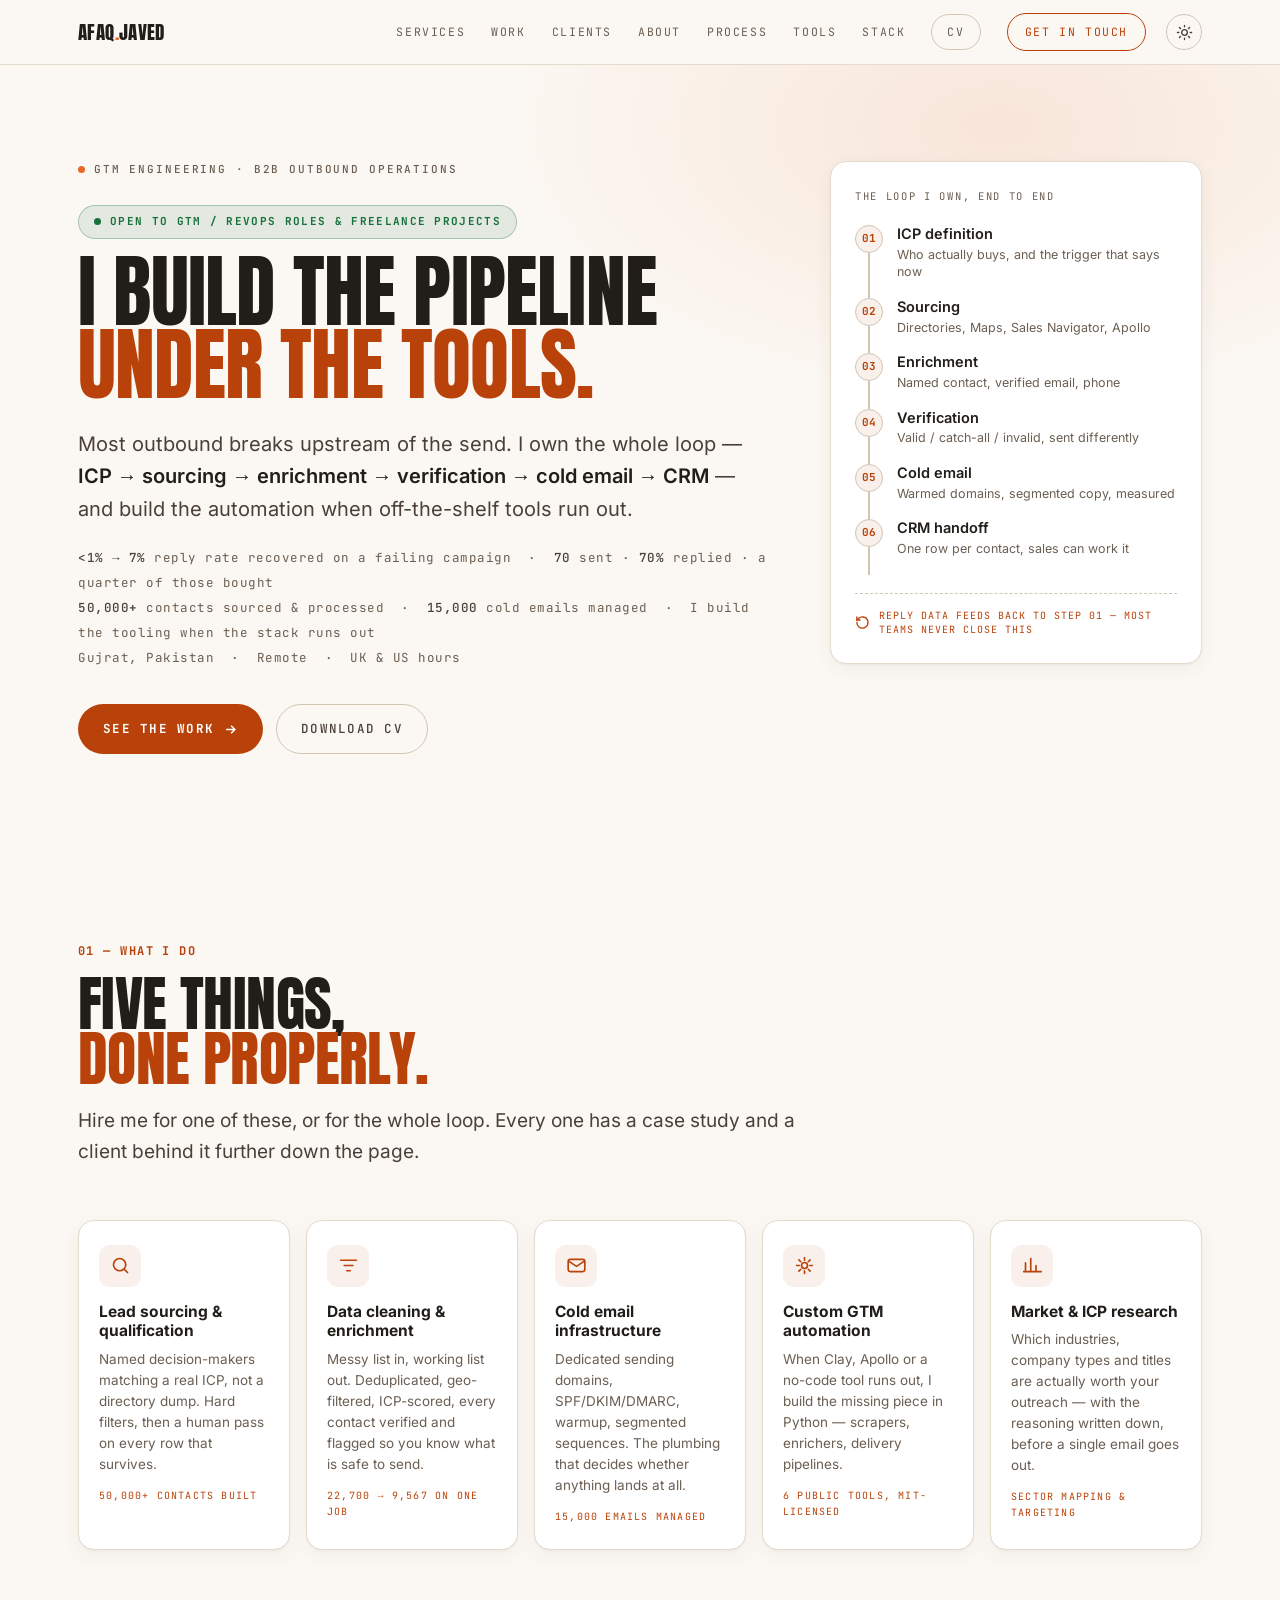
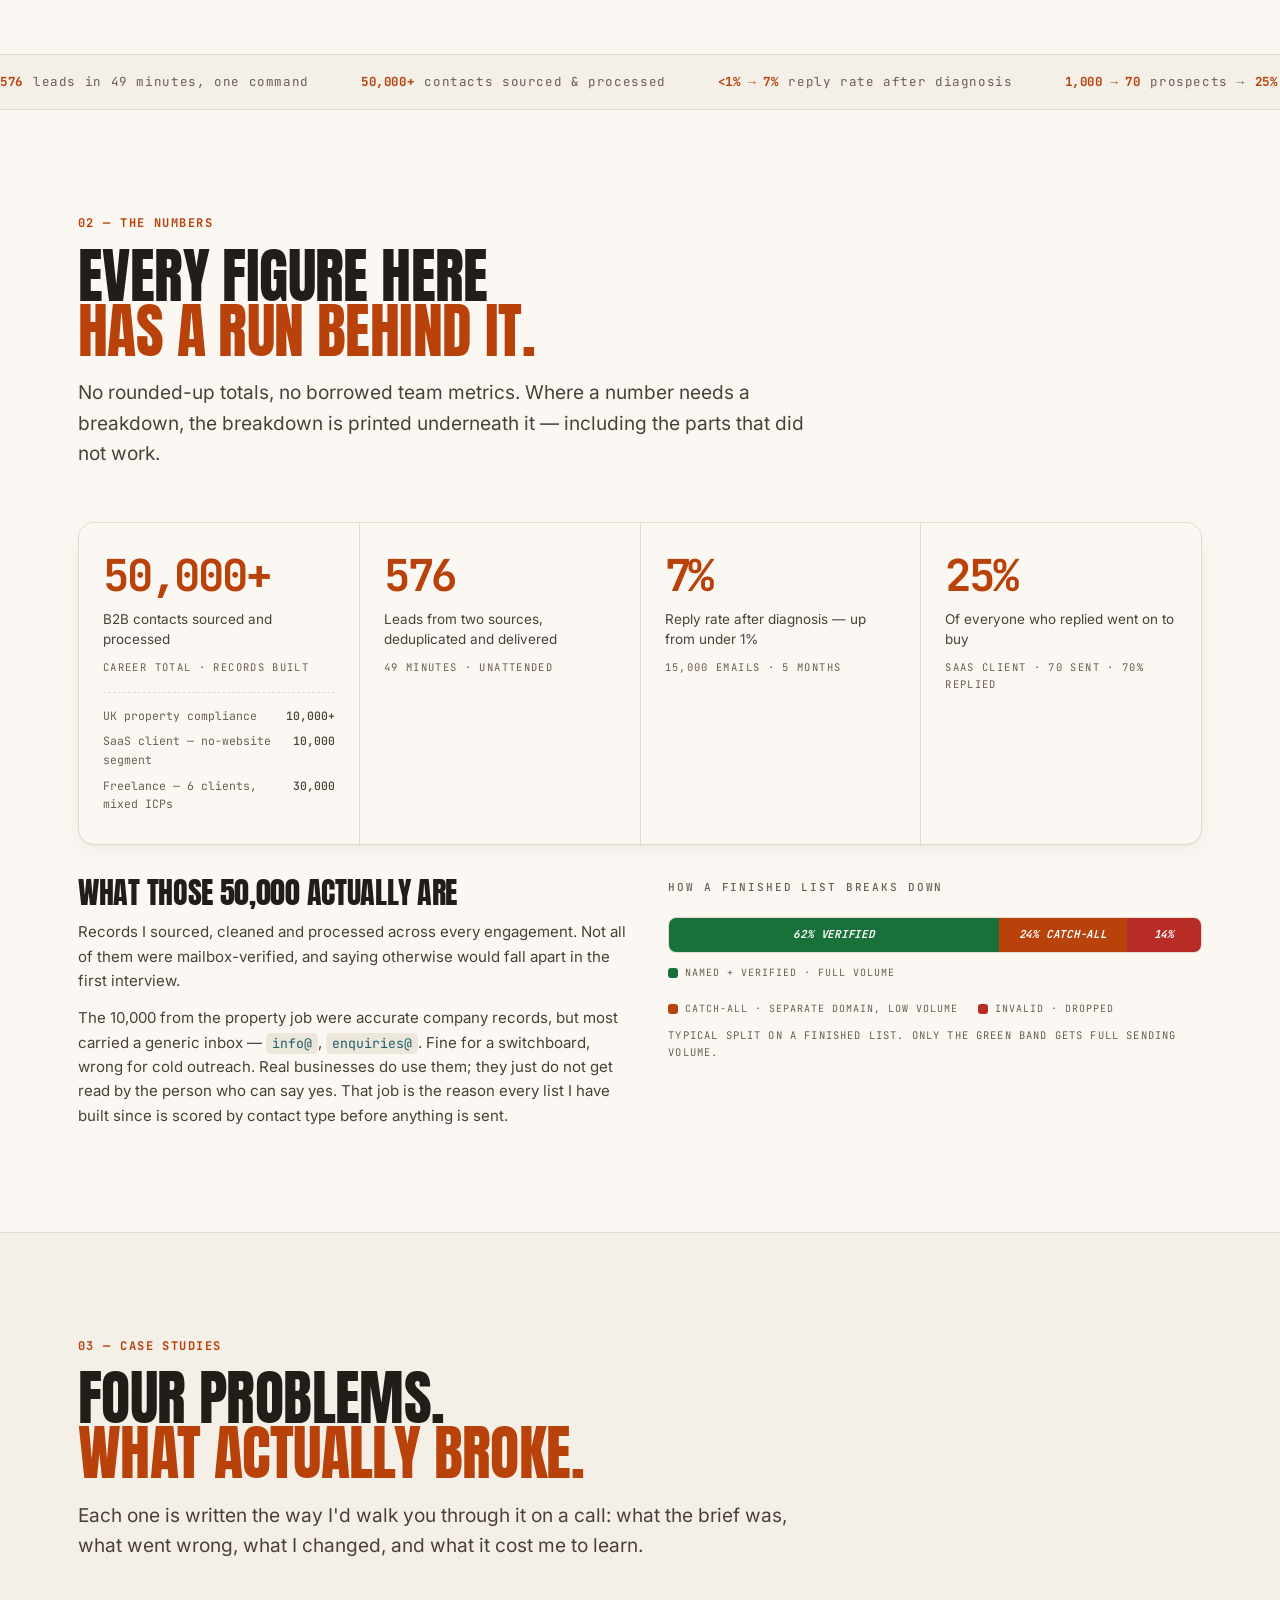
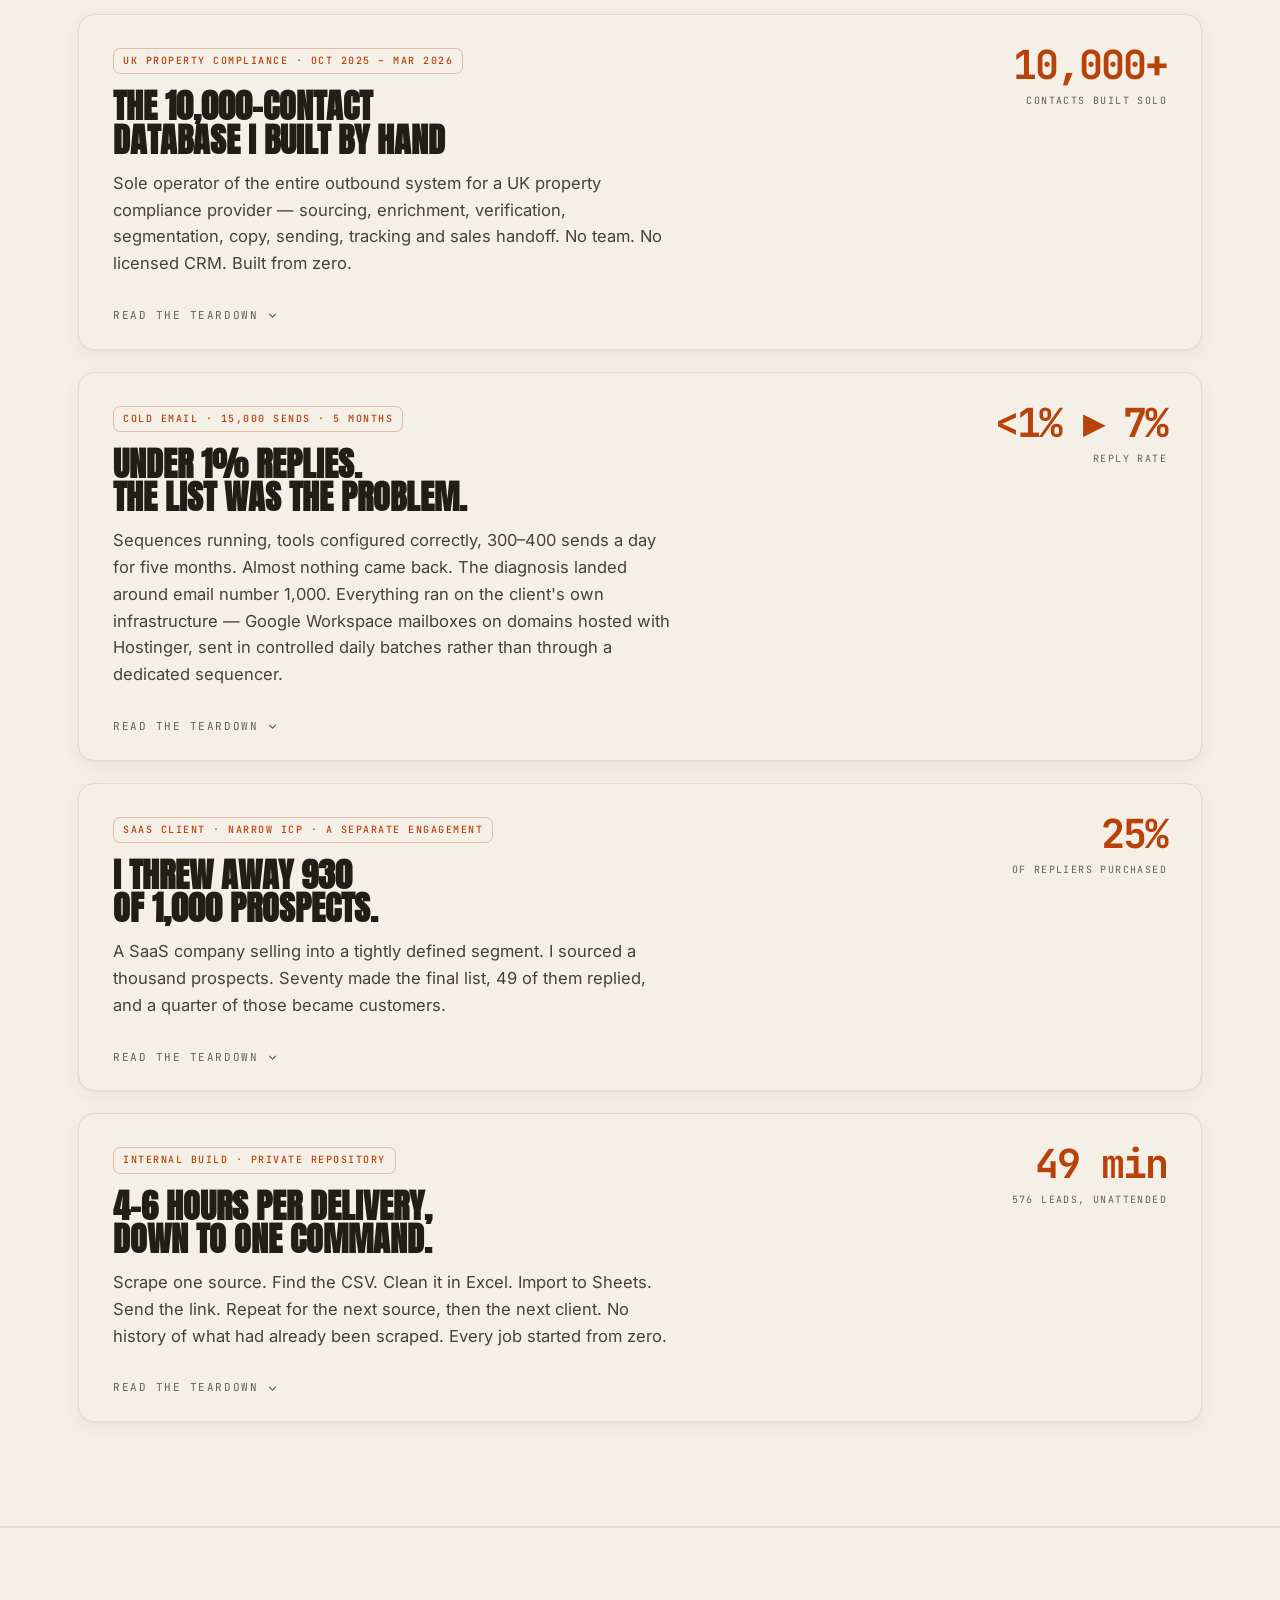
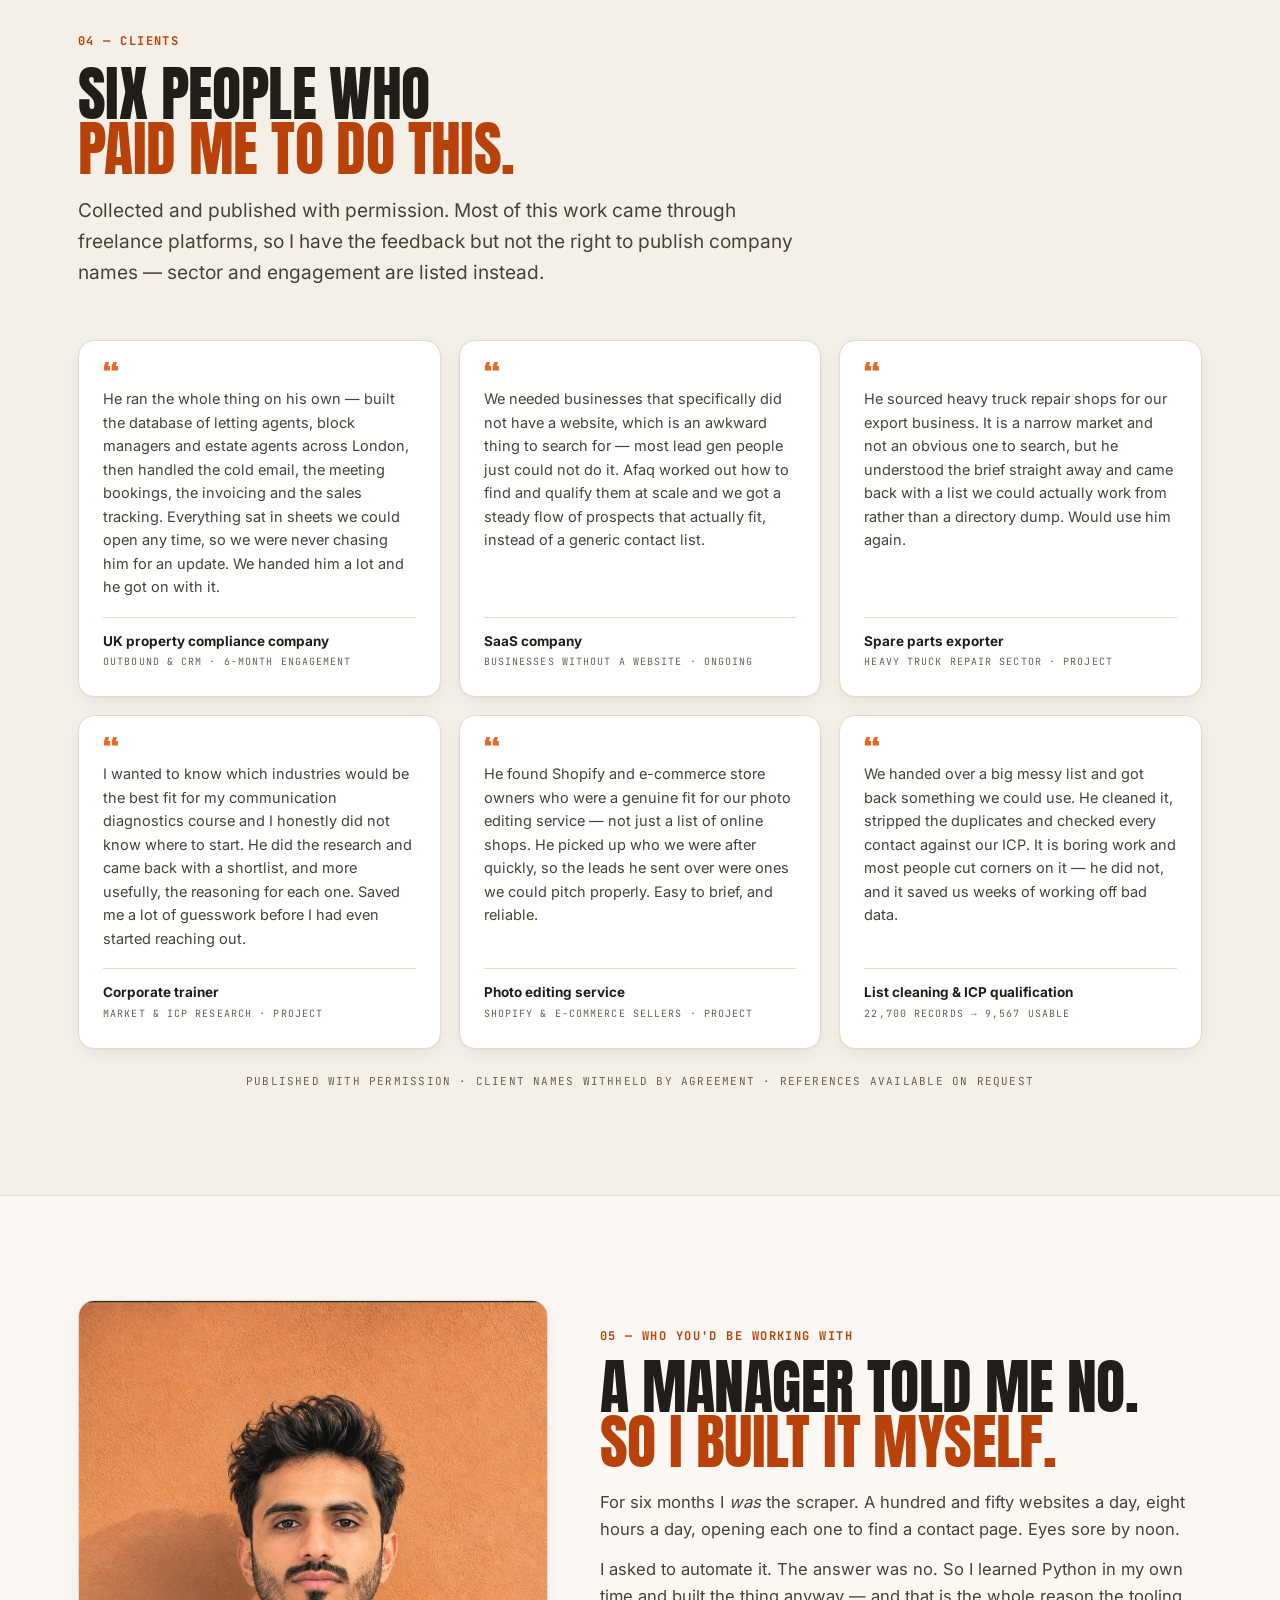
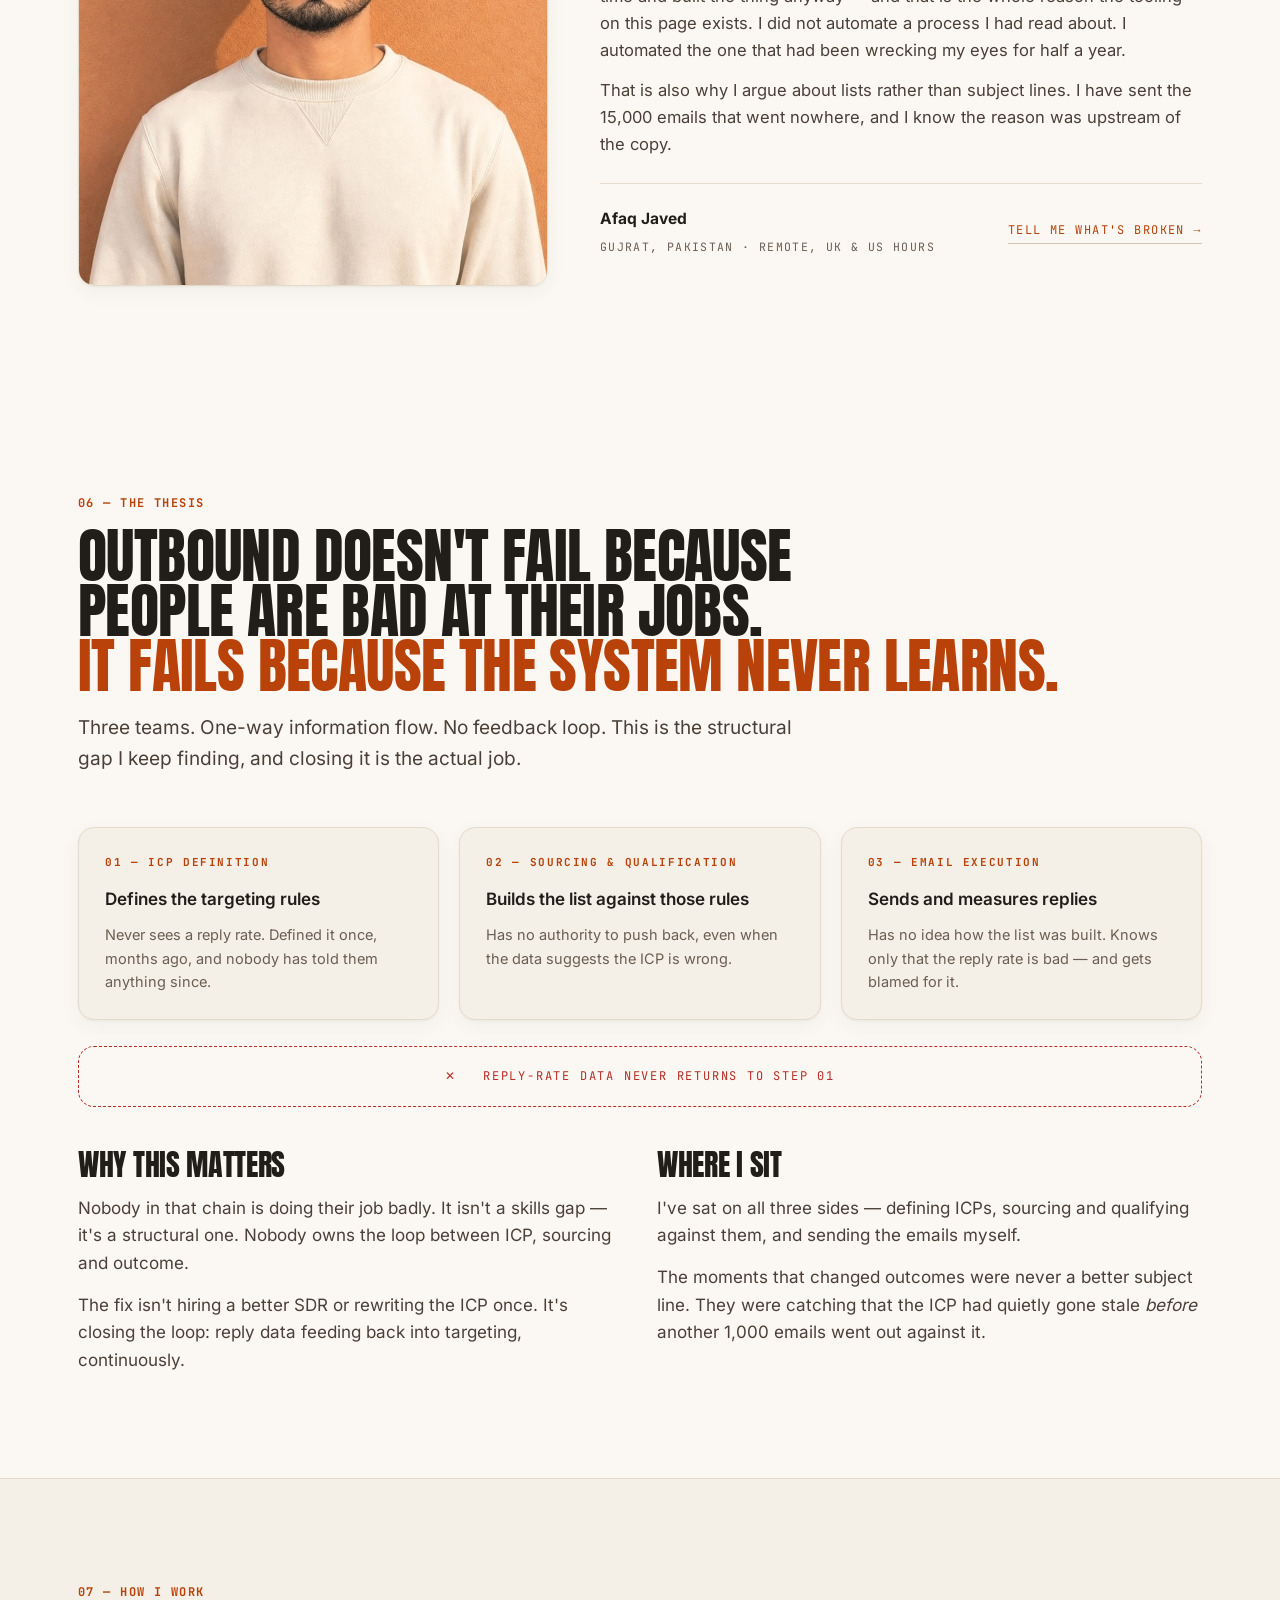
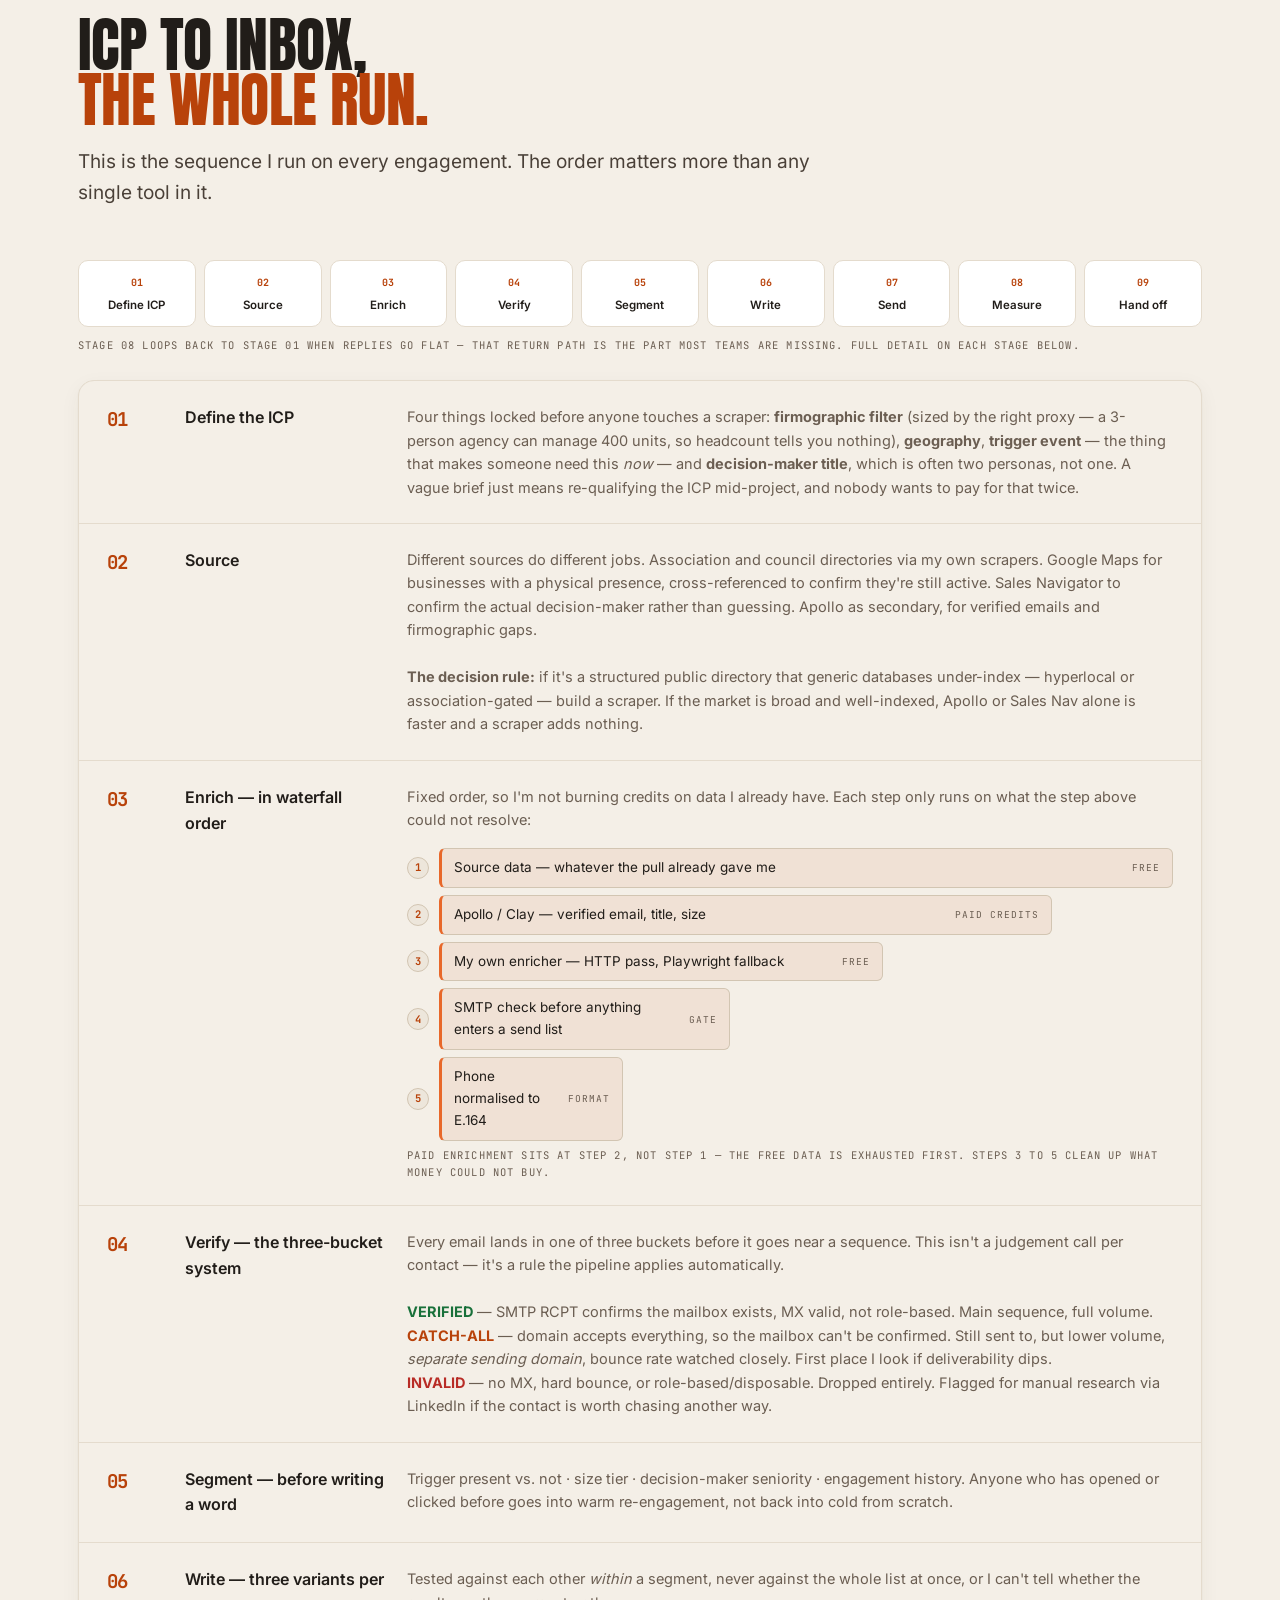
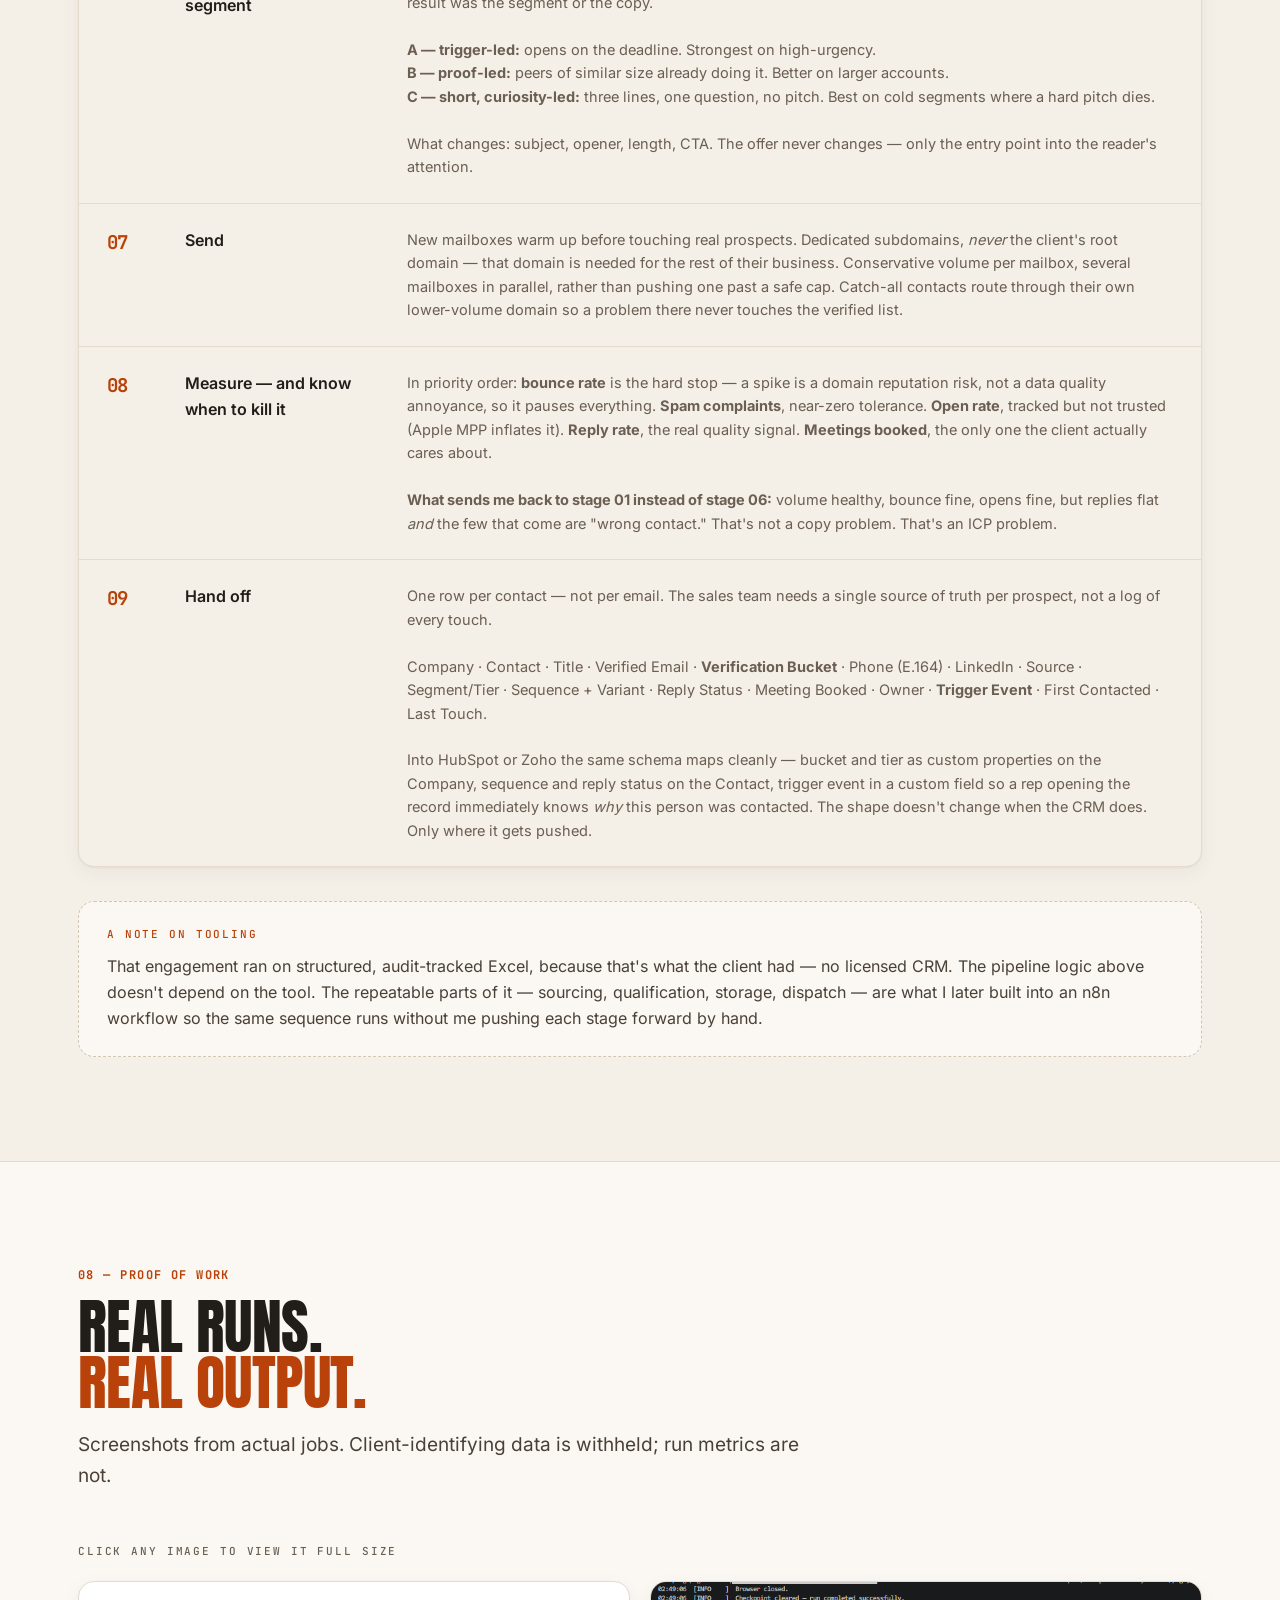
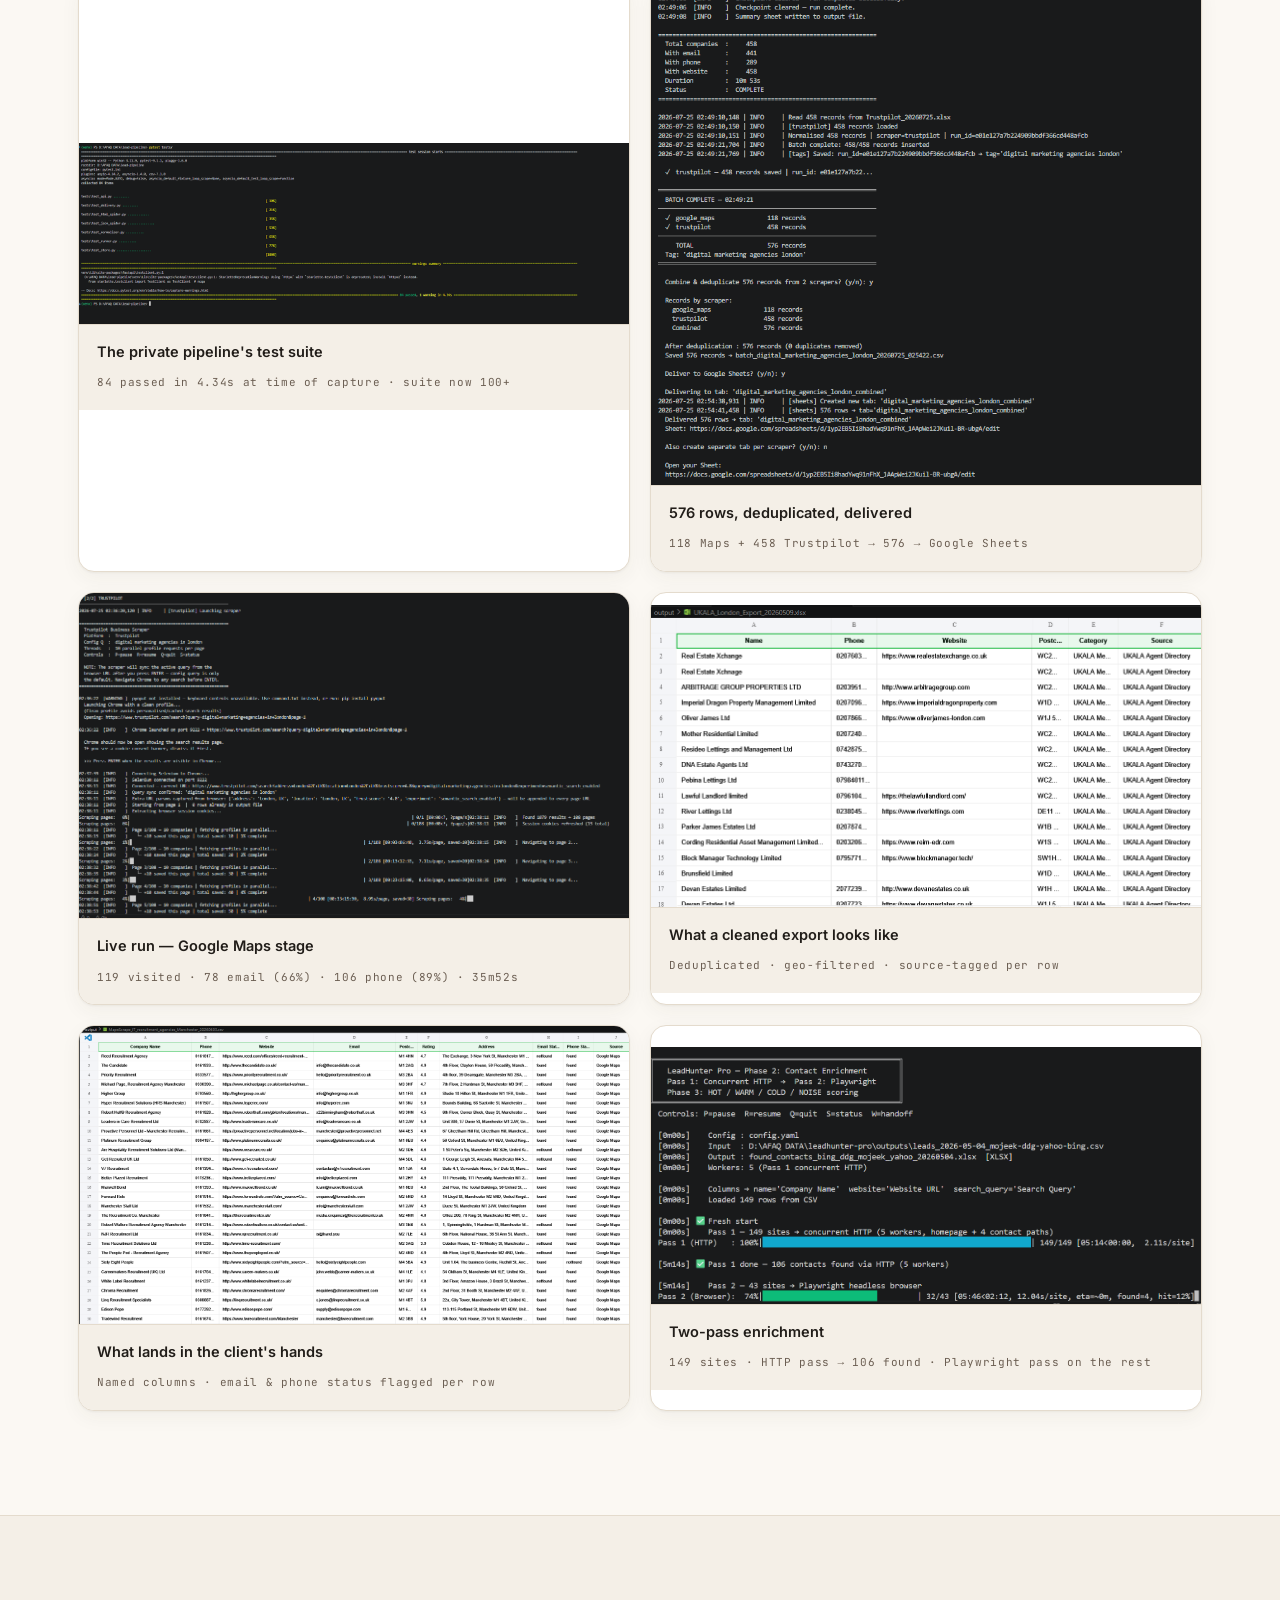
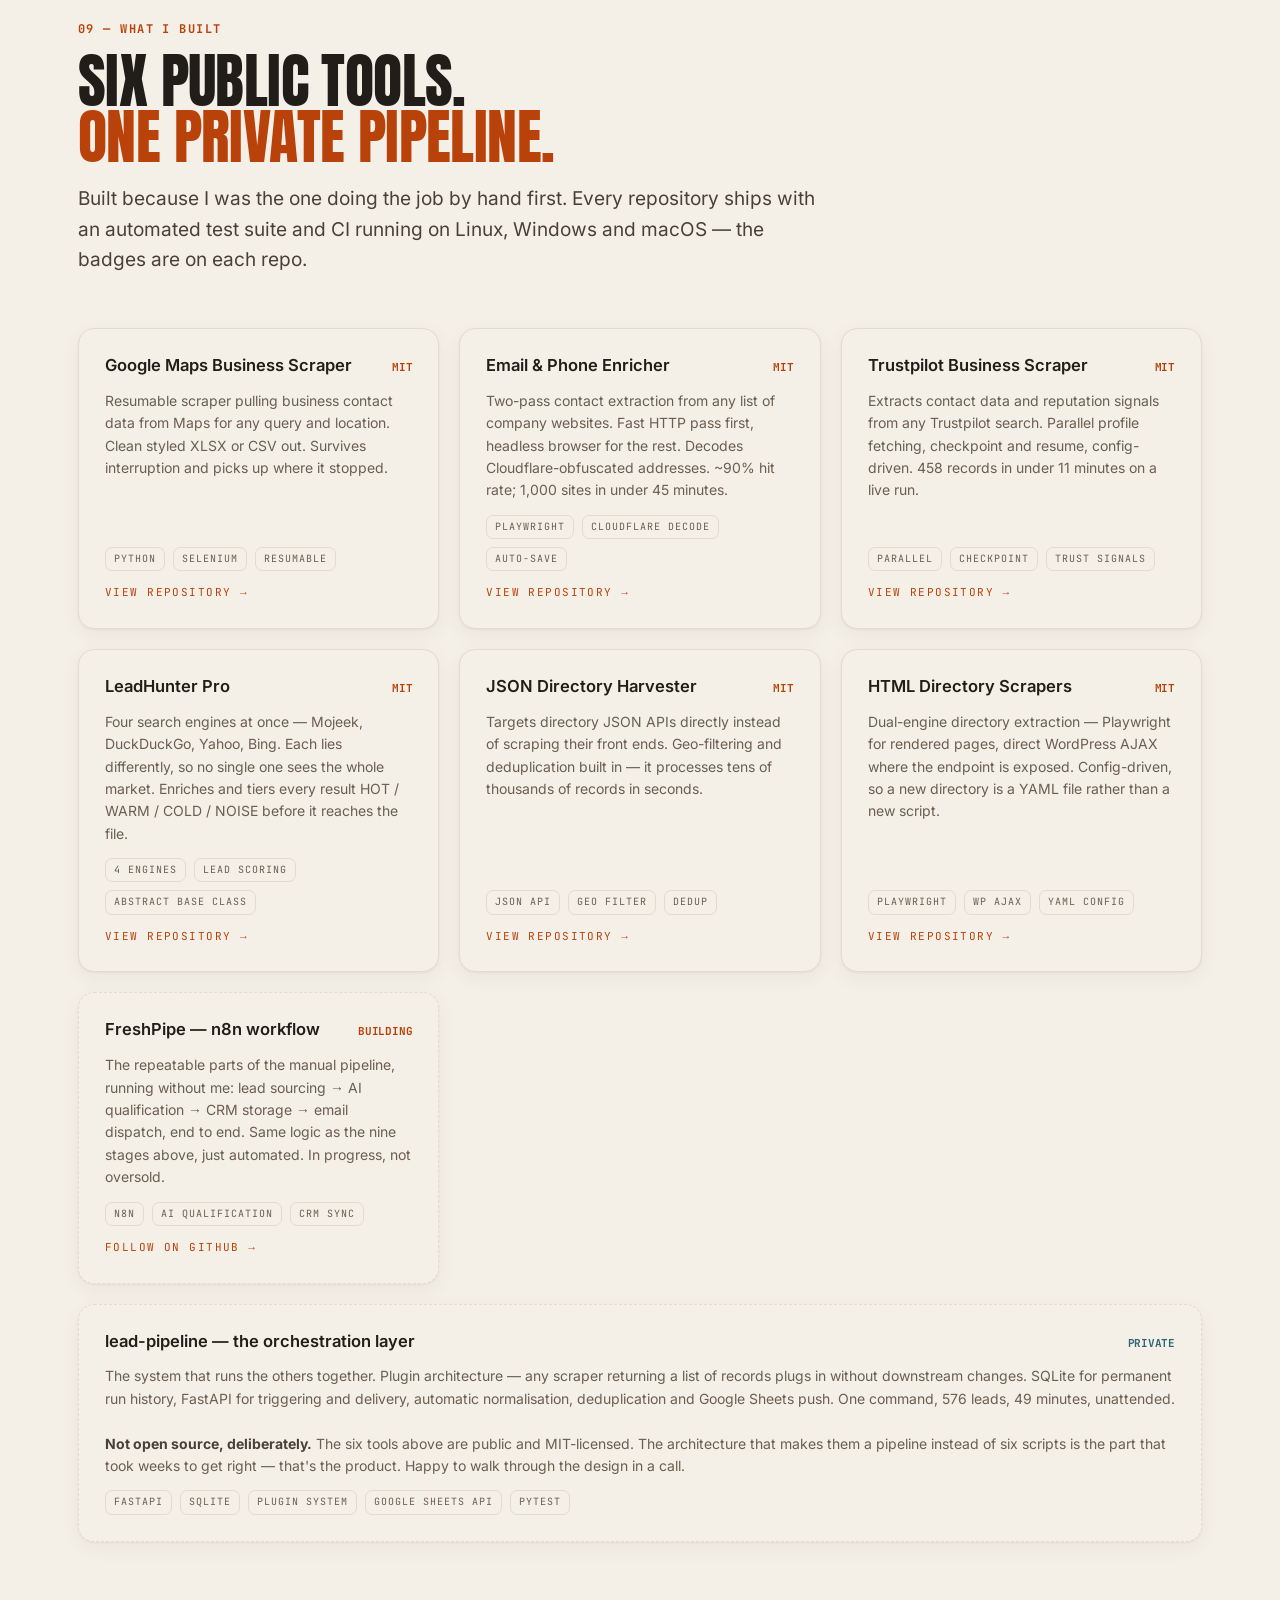
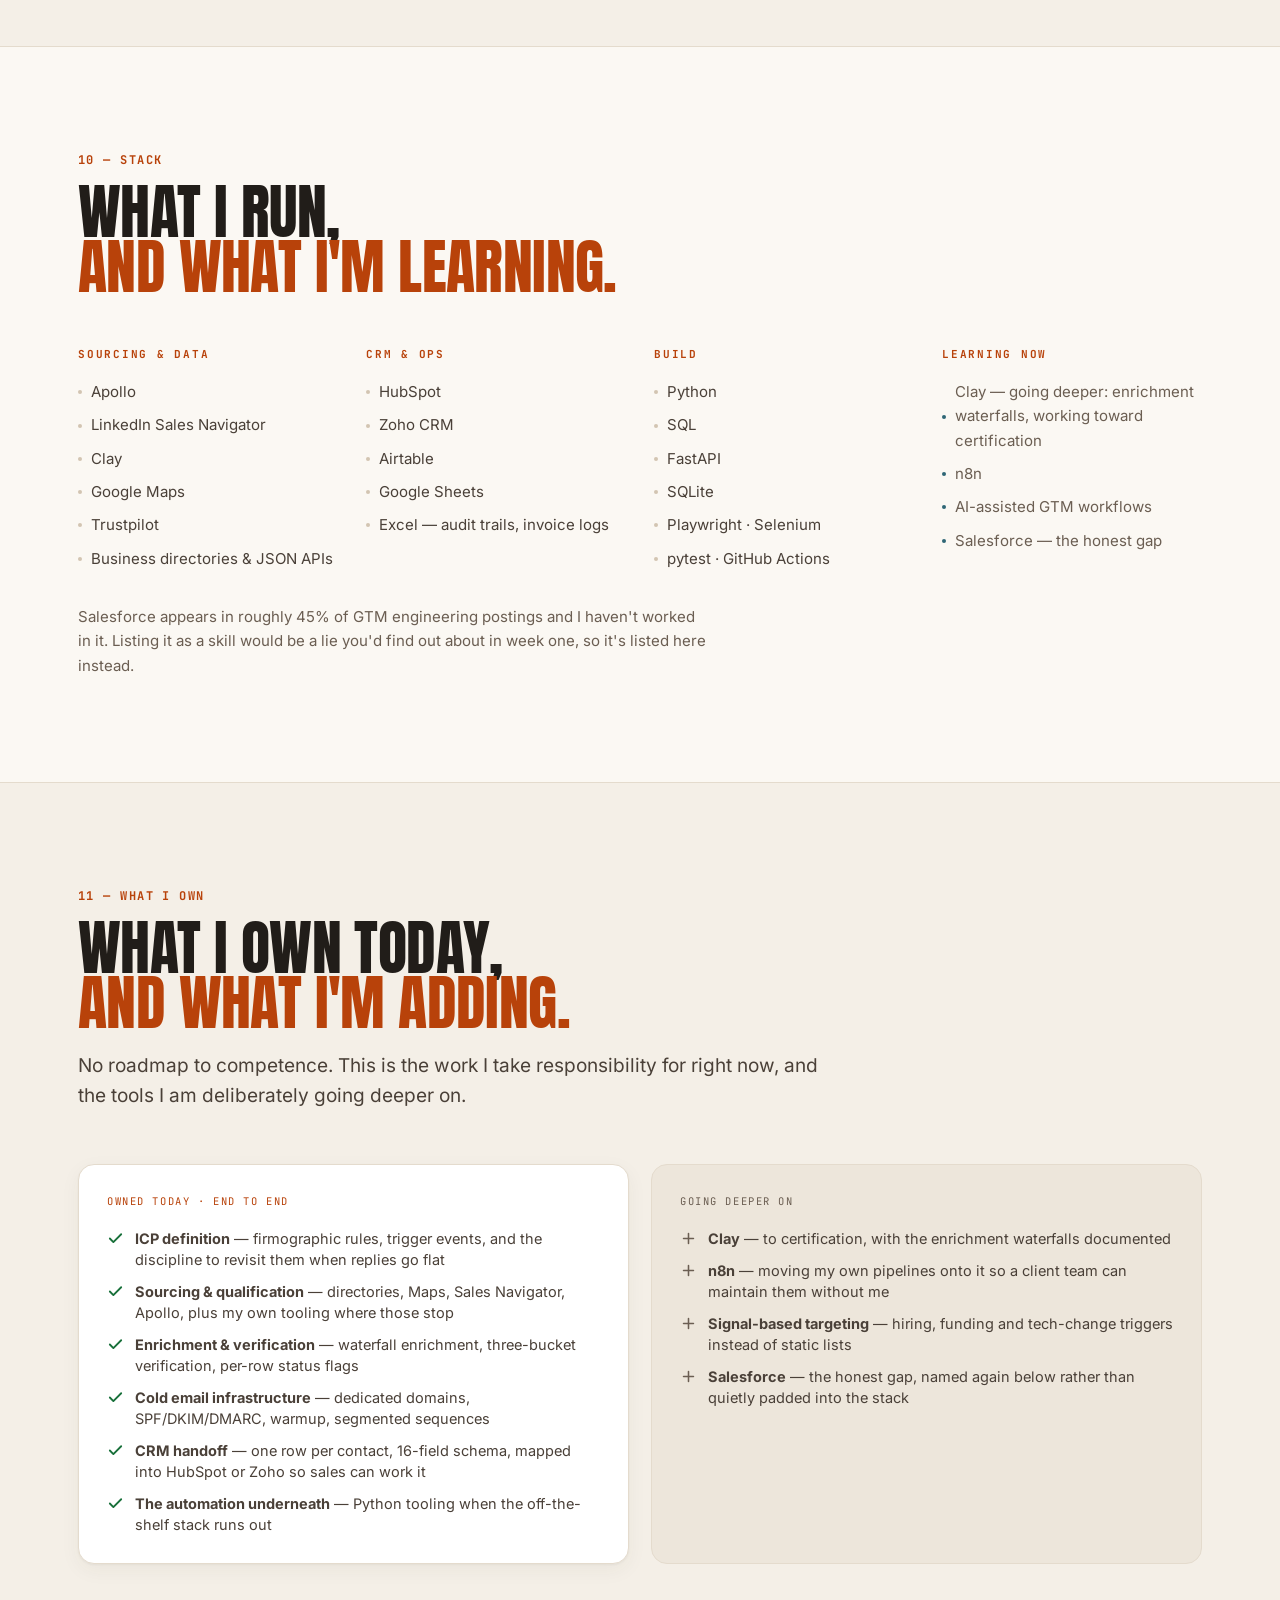
==== commit 805dce76: "Portfolio Updated v4" ====
--- a/index.html
+++ b/index.html
@@ -8,8 +8,8 @@
 <meta name="author" content="Afaq Javed">
 <link rel="canonical" href="https://faaqjaved.github.io/Portfolio/">
 <link rel="icon" href="favicon.ico" sizes="any">
-<link rel="icon" type="image/png" sizes="32x32" href="assets/img/favicon-32.png">
-<link rel="apple-touch-icon" href="assets/img/favicon-180.png">
+<link rel="icon" type="image/png" sizes="any" href="assets/favicon-180.png">
+<link rel="apple-touch-icon" href="assets/favicon-180.png">
 
 <meta property="og:type" content="website">
 <meta property="og:url" content="https://faaqjaved.github.io/Portfolio/">
@@ -180,7 +180,7 @@
         <div class="svc-i"><svg viewBox="0 0 24 24" fill="none" stroke="currentColor" stroke-width="1.9" stroke-linecap="round" stroke-linejoin="round"><path d="M12 3v3M12 18v3M3 12h3M18 12h3M5.6 5.6l2.1 2.1M16.3 16.3l2.1 2.1M18.4 5.6l-2.1 2.1M7.7 16.3l-2.1 2.1"/><circle cx="12" cy="12" r="3.4"/></svg></div>
         <h3>Custom GTM automation</h3>
         <p>When Clay, Apollo or a no-code tool runs out, I build the missing piece in Python — scrapers, enrichers, delivery pipelines.</p>
-        <div class="svc-m">6 public tools · 565 tests</div>
+        <div class="svc-m">6 public tools, MIT-licensed</div>
       </div>
 
       <div class="svc">
@@ -200,7 +200,7 @@
     <span class="tick"><b>50,000+</b> contacts sourced &amp; processed</span>
     <span class="tick"><b>&lt;1% → 7%</b> reply rate after diagnosis</span>
     <span class="tick"><b>1,000 → 70</b> prospects → <b>25%</b> of repliers bought</span>
-    <span class="tick"><b>565</b> automated tests, 6 tools</span>
+    <span class="tick"><b>6</b> production tools, MIT-licensed, built for my own jobs</span>
     <span class="tick"><b>22,700 → 9,567</b> messy list, cleaned and ICP-qualified</span>
     <span class="tick"><b>3</b> operating systems in CI</span>
   </div>
@@ -795,47 +795,47 @@
     <div class="sec-head rv">
       <span class="sec-num">09 — WHAT I BUILT</span>
       <h2 class="disp">Six public tools.<br><span class="em">One private pipeline.</span></h2>
-      <p class="lede">Built because I was the one doing the job by hand first. 565 automated tests across the public repositories, CI running on Linux, Windows and macOS.</p>
+      <p class="lede">Built because I was the one doing the job by hand first. Every repository ships with an automated test suite and CI running on Linux, Windows and macOS — the badges are on each repo.</p>
     </div>
 
     <div class="tools rv">
       <div class="tool">
-        <div class="tool-h"><div class="tool-n">Google Maps Business Scraper</div><div class="tool-t">122 tests</div></div>
+        <div class="tool-h"><div class="tool-n">Google Maps Business Scraper</div><div class="tool-t">MIT</div></div>
         <p class="tool-d">Resumable scraper pulling business contact data from Maps for any query and location. Clean styled XLSX or CSV out. Survives interruption and picks up where it stopped.</p>
         <div class="tool-f"><span class="chip">Python</span><span class="chip">Selenium</span><span class="chip">Resumable</span></div>
         <a class="tool-link" href="https://github.com/FAAQJAVED/Google-Maps-Business-Scraper" target="_blank" rel="noopener">View repository →</a>
       </div>
 
       <div class="tool">
-        <div class="tool-h"><div class="tool-n">Email &amp; Phone Enricher</div><div class="tool-t">78 tests</div></div>
+        <div class="tool-h"><div class="tool-n">Email &amp; Phone Enricher</div><div class="tool-t">MIT</div></div>
         <p class="tool-d">Two-pass contact extraction from any list of company websites. Fast HTTP pass first, headless browser for the rest. Decodes Cloudflare-obfuscated addresses. ~90% hit rate; 1,000 sites in under 45 minutes.</p>
         <div class="tool-f"><span class="chip">Playwright</span><span class="chip">Cloudflare decode</span><span class="chip">Auto-save</span></div>
         <a class="tool-link" href="https://github.com/FAAQJAVED/Email-Phone-Number-Enrichment-Tool" target="_blank" rel="noopener">View repository →</a>
       </div>
 
       <div class="tool">
-        <div class="tool-h"><div class="tool-n">Trustpilot Business Scraper</div><div class="tool-t">72 tests</div></div>
+        <div class="tool-h"><div class="tool-n">Trustpilot Business Scraper</div><div class="tool-t">MIT</div></div>
         <p class="tool-d">Extracts contact data and reputation signals from any Trustpilot search. Parallel profile fetching, checkpoint and resume, config-driven. 458 records in under 11 minutes on a live run.</p>
         <div class="tool-f"><span class="chip">Parallel</span><span class="chip">Checkpoint</span><span class="chip">Trust signals</span></div>
         <a class="tool-link" href="https://github.com/FAAQJAVED/Trustpilot-Business-Scraper" target="_blank" rel="noopener">View repository →</a>
       </div>
 
       <div class="tool">
-        <div class="tool-h"><div class="tool-n">LeadHunter Pro</div><div class="tool-t">121 tests</div></div>
+        <div class="tool-h"><div class="tool-n">LeadHunter Pro</div><div class="tool-t">MIT</div></div>
         <p class="tool-d">Four search engines at once — Mojeek, DuckDuckGo, Yahoo, Bing. Each lies differently, so no single one sees the whole market. Enriches and tiers every result HOT / WARM / COLD / NOISE before it reaches the file.</p>
         <div class="tool-f"><span class="chip">4 engines</span><span class="chip">Lead scoring</span><span class="chip">Abstract base class</span></div>
         <a class="tool-link" href="https://github.com/FAAQJAVED/Leadhunter_Pro" target="_blank" rel="noopener">View repository →</a>
       </div>
 
       <div class="tool">
-        <div class="tool-h"><div class="tool-n">JSON Directory Harvester</div><div class="tool-t">79 tests</div></div>
+        <div class="tool-h"><div class="tool-n">JSON Directory Harvester</div><div class="tool-t">MIT</div></div>
         <p class="tool-d">Targets directory JSON APIs directly instead of scraping their front ends. Geo-filtering and deduplication built in — it processes tens of thousands of records in seconds.</p>
         <div class="tool-f"><span class="chip">JSON API</span><span class="chip">Geo filter</span><span class="chip">Dedup</span></div>
         <a class="tool-link" href="https://github.com/FAAQJAVED/json-directory-harvester" target="_blank" rel="noopener">View repository →</a>
       </div>
 
       <div class="tool">
-        <div class="tool-h"><div class="tool-n">HTML Directory Scrapers</div><div class="tool-t">93 tests</div></div>
+        <div class="tool-h"><div class="tool-n">HTML Directory Scrapers</div><div class="tool-t">MIT</div></div>
         <p class="tool-d">Dual-engine directory extraction — Playwright for rendered pages, direct WordPress AJAX where the endpoint is exposed. Config-driven, so a new directory is a YAML file rather than a new script.</p>
         <div class="tool-f"><span class="chip">Playwright</span><span class="chip">WP AJAX</span><span class="chip">YAML config</span></div>
         <a class="tool-link" href="https://github.com/FAAQJAVED/html-directory-scrapers" target="_blank" rel="noopener">View repository →</a>
@@ -849,7 +849,7 @@
       </div>
 
       <div class="tool private" style="grid-column:1/-1">
-        <div class="tool-h"><div class="tool-n">lead-pipeline — the orchestration layer</div><div class="tool-t">PRIVATE · 100+ tests</div></div>
+        <div class="tool-h"><div class="tool-n">lead-pipeline — the orchestration layer</div><div class="tool-t">PRIVATE</div></div>
         <p class="tool-d">
           The system that runs the others together. Plugin architecture — any scraper returning a list of records plugs in without downstream changes. SQLite for permanent run history, FastAPI for triggering and delivery, automatic normalisation, deduplication and Google Sheets push. One command, 576 leads, 49 minutes, unattended.
           <br><br>
